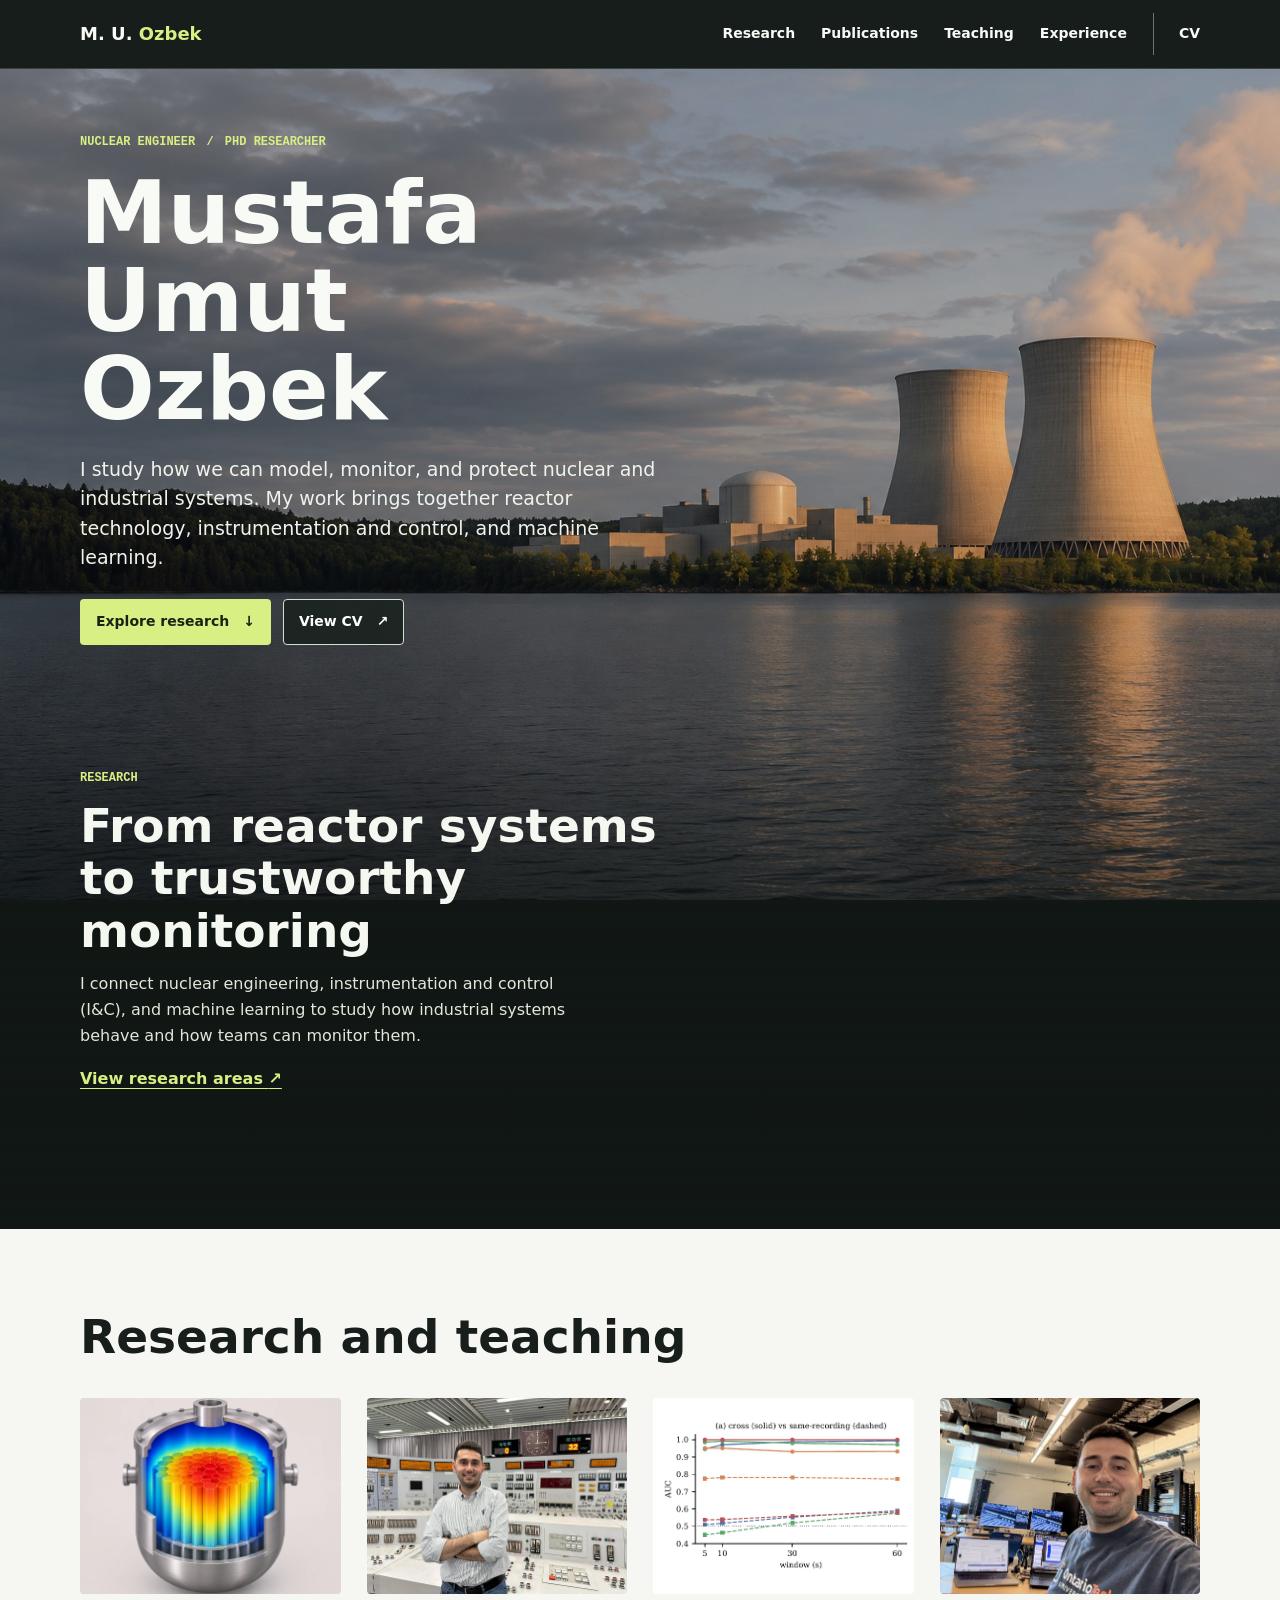
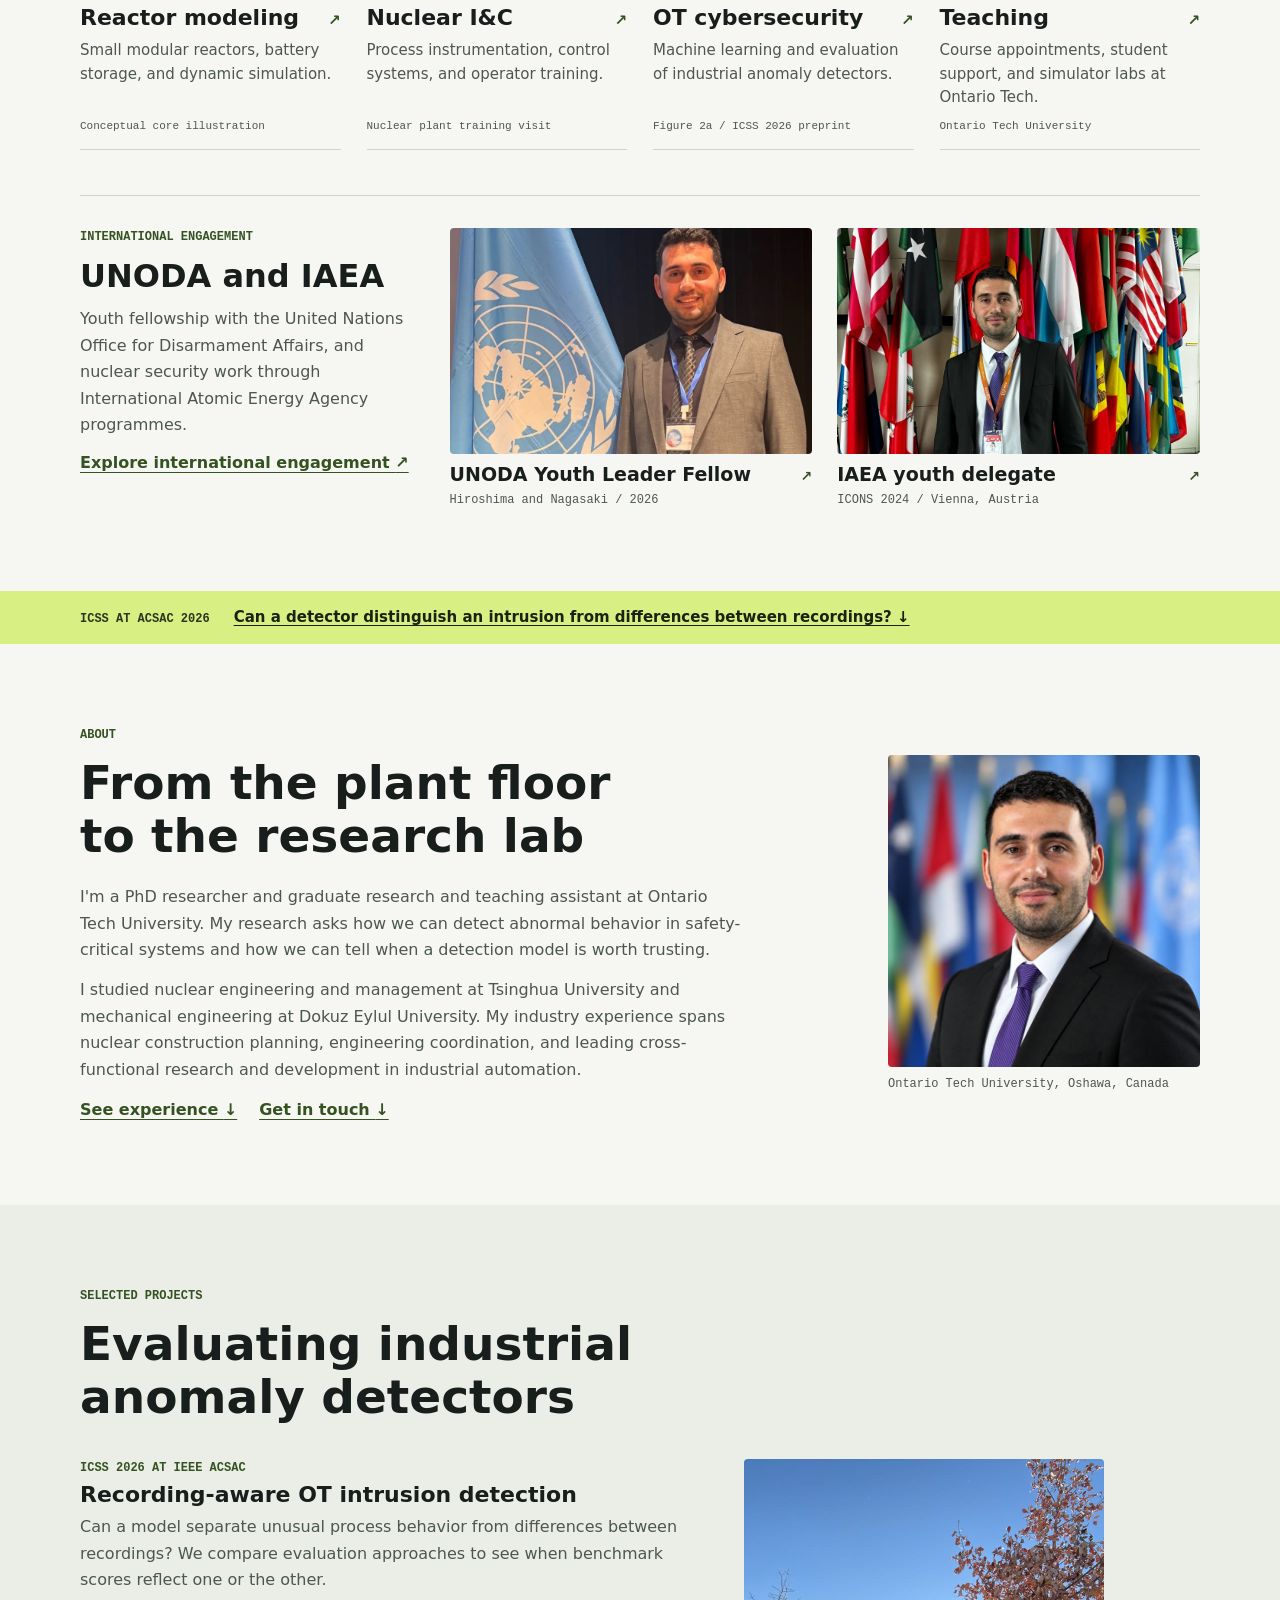
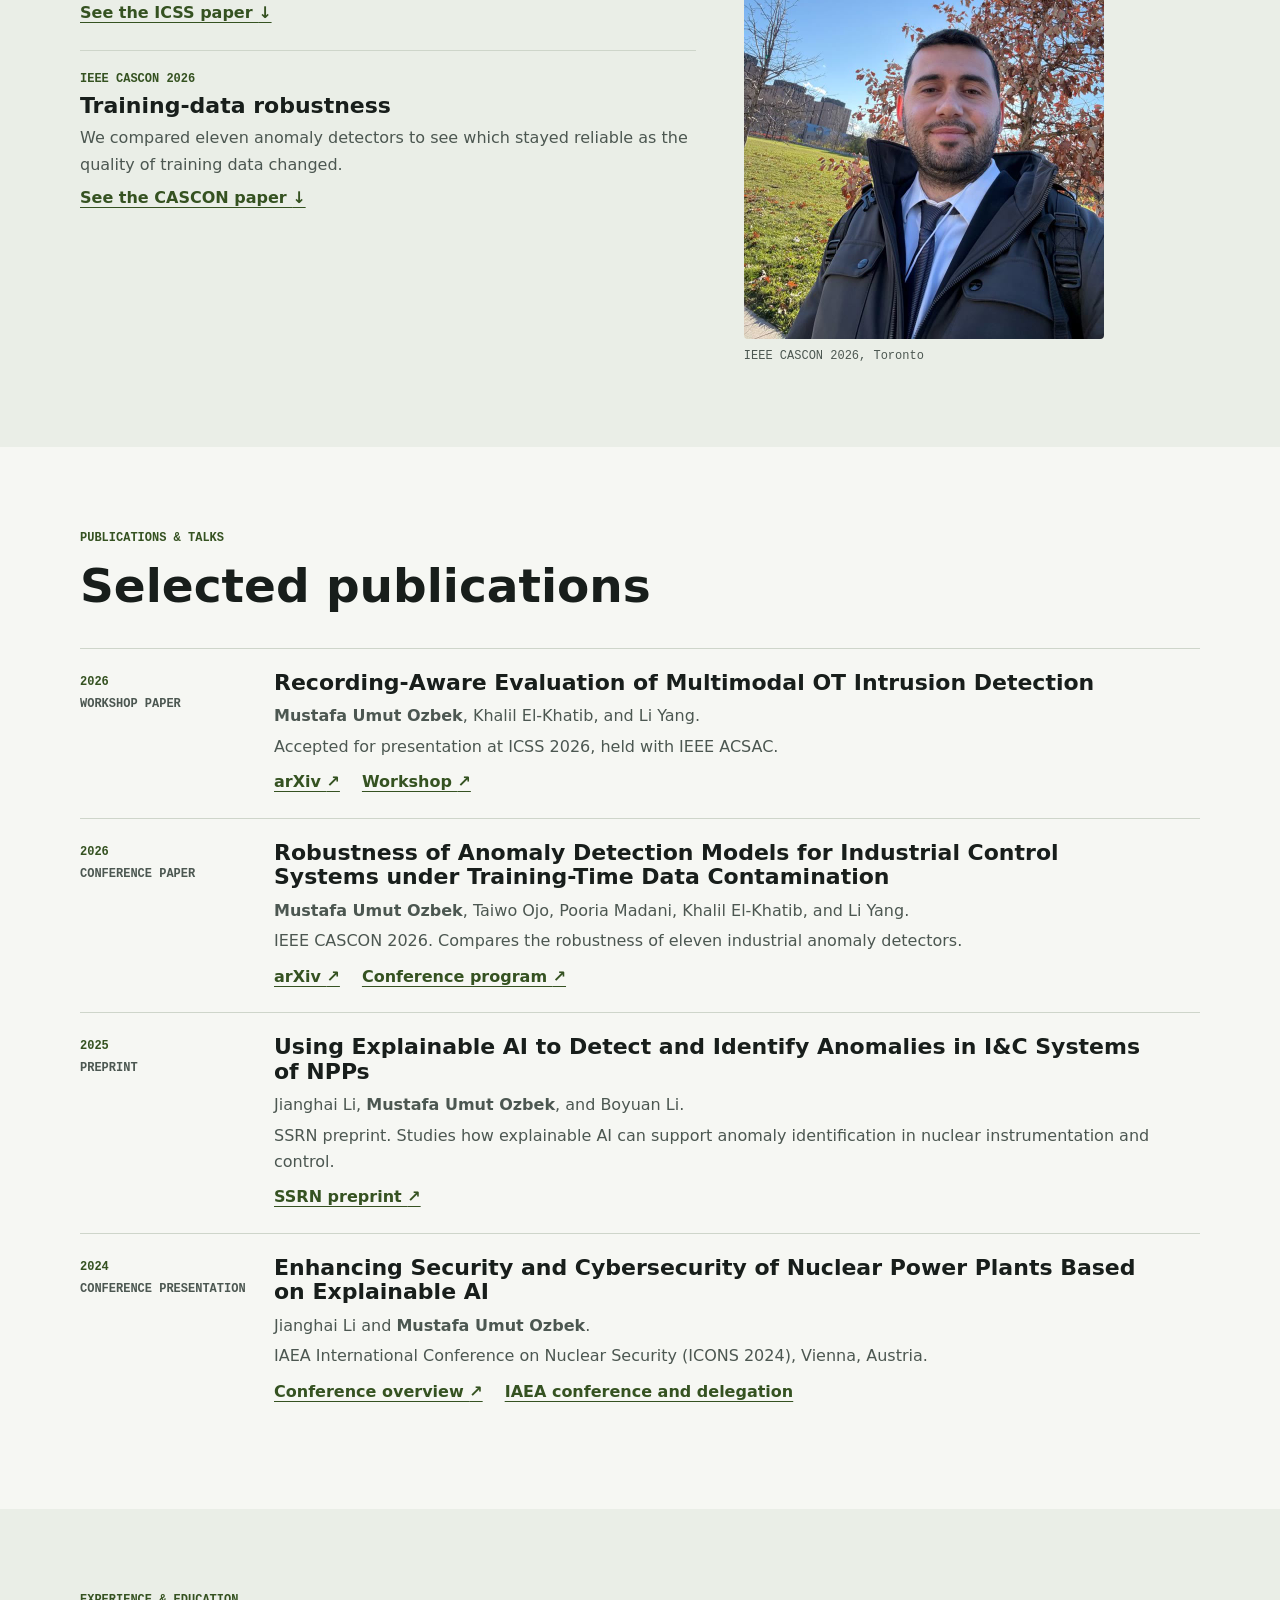
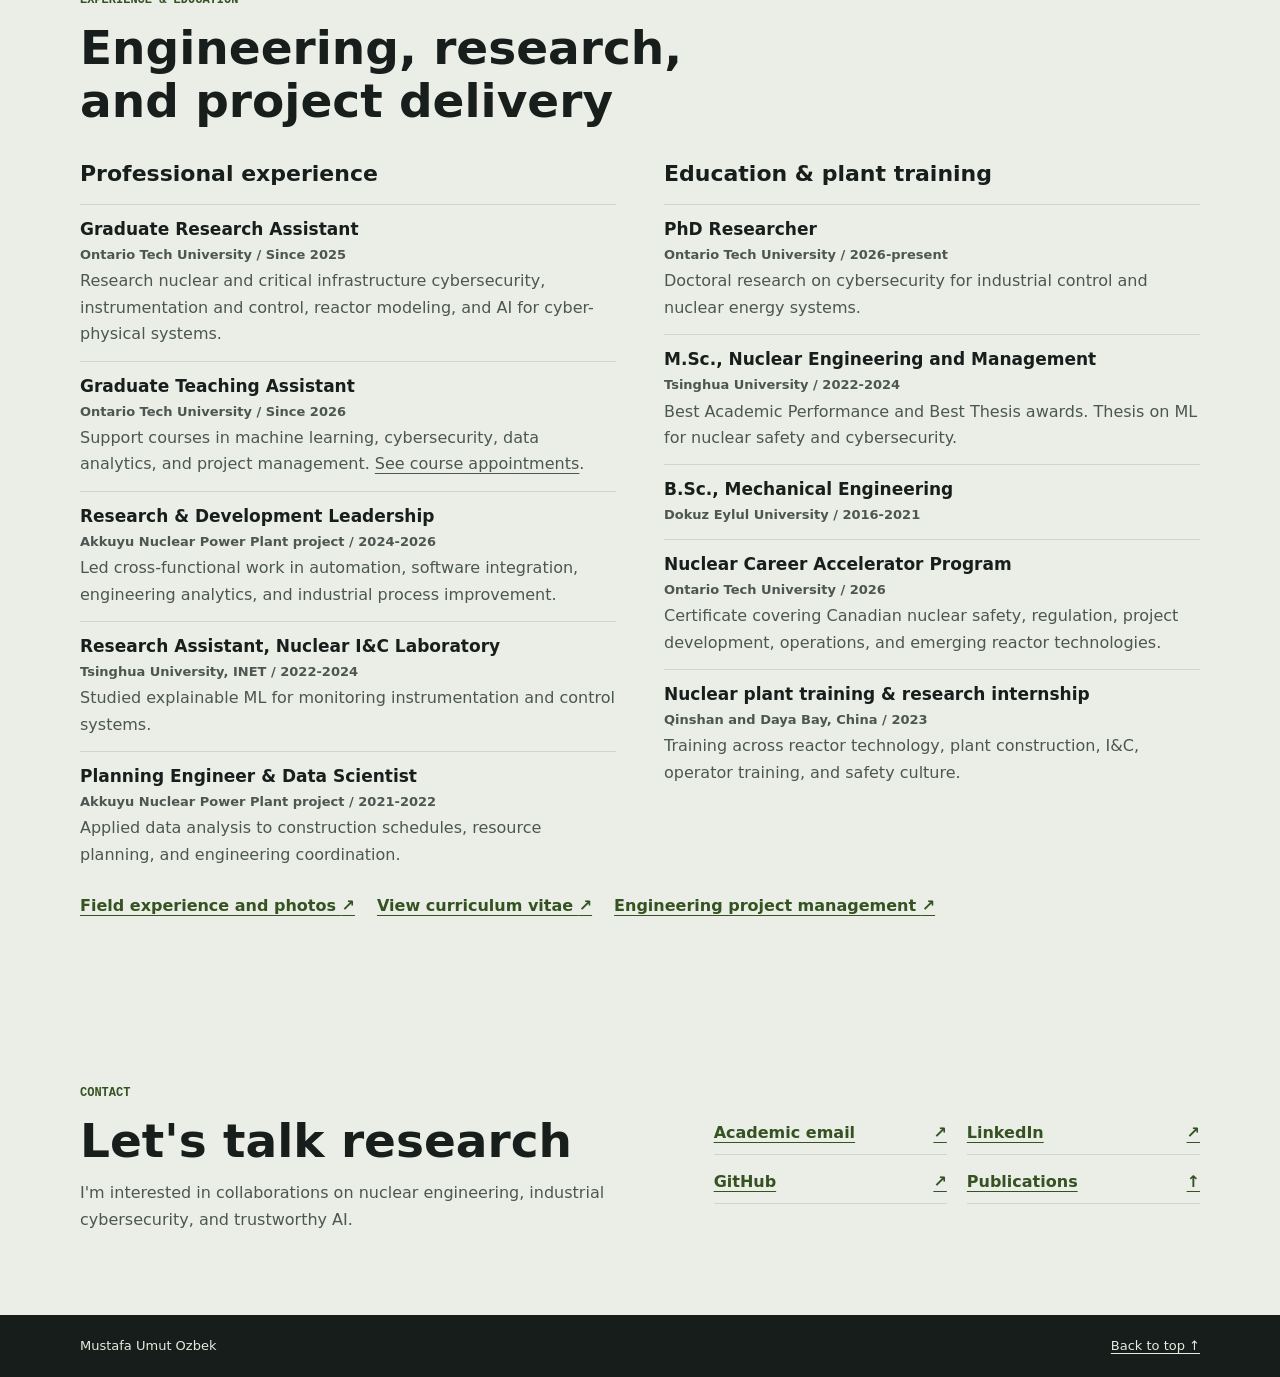
==== index.html @ b50df13d "Remove the homepage image caption" ====
<!doctype html>
<html lang="en">
<head>
  <meta charset="utf-8">
  <meta name="viewport" content="width=device-width, initial-scale=1">
  <title>Mustafa Umut Ozbek | Nuclear Engineering &amp; OT Cybersecurity</title>
  <meta name="description" content="Mustafa Umut Ozbek, nuclear engineer and PhD researcher at Ontario Tech University. Reactor simulation, nuclear I&amp;C, AI/ML for OT cybersecurity, and UNODA and IAEA engagement.">
  <meta name="theme-color" content="#171d1a">
  <meta property="og:type" content="profile">
  <meta property="og:title" content="Mustafa Umut Ozbek | Nuclear Engineering &amp; OT Cybersecurity">
  <meta property="og:description" content="Nuclear engineering and cybersecurity research, Ontario Tech teaching, and international engagement with UNODA and the IAEA.">
  <meta property="og:url" content="https://mumutozbek.github.io/">
  <meta property="og:image" content="https://mumutozbek.github.io/assets/portrait.jpg?v=2">
  <meta property="og:image:alt" content="Portrait of Mustafa Umut Ozbek">
  <meta name="twitter:card" content="summary">
  <link rel="canonical" href="https://mumutozbek.github.io/">
  <link rel="icon" href="./assets/portrait.jpg?v=2" type="image/jpeg">
  <link rel="stylesheet" href="./styles.css?v=8">
  <script src="./research-story.js?v=3" defer></script>
  <script type="application/ld+json">
  {
    "@context": "https://schema.org",
    "@type": "ProfilePage",
    "url": "https://mumutozbek.github.io/",
    "name": "Mustafa Umut Ozbek | Nuclear Engineering and OT Cybersecurity",
    "isPartOf": { "@id": "https://mumutozbek.github.io/#website" },
    "mainEntity": {
      "@type": "Person",
      "@id": "https://mumutozbek.github.io/#person",
      "name": "Mustafa Umut Ozbek",
      "alternateName": "Mustafa Umut \u00d6zbek",
      "description": "Nuclear engineer and PhD researcher at Ontario Tech University.",
      "url": "https://mumutozbek.github.io/",
      "image": "https://mumutozbek.github.io/assets/portrait.jpg?v=2",
      "affiliation": {"@type": "CollegeOrUniversity", "name": "Ontario Tech University"},
      "sameAs": ["https://github.com/mumutozbek", "https://www.linkedin.com/in/mustafaumutozbek/", "https://conf.researchr.org/profile/cascon-2026/mustafaumutozbek"],
      "knowsAbout": ["Nuclear engineering", "Reactor modeling and simulation", "Nuclear instrumentation and control (I&C)", "Operational technology cybersecurity", "Machine learning", "Engineering project management"]
    }
  }
  </script>
  <script type="application/ld+json">
  {
    "@context": "https://schema.org",
    "@type": "WebSite",
    "@id": "https://mumutozbek.github.io/#website",
    "url": "https://mumutozbek.github.io/",
    "name": "Mustafa Umut Ozbek",
    "alternateName": "Mustafa Umut \u00d6zbek",
    "inLanguage": "en"
  }
  </script>
</head>
<body>
  <a class="skip-link" href="#main">Skip to content</a>
  <header class="site-header">
    <div class="wrap header-inner">
      <a class="wordmark" href="./" aria-label="Mustafa Umut Ozbek, home">M. U. <span>Ozbek</span></a>
      <nav class="site-nav" aria-label="Main navigation">
        <a href="./research.html">Research</a>
        <a href="#publications">Publications</a>
        <a href="./teaching.html">Teaching</a>
        <a href="./experience.html">Experience</a>
        <a class="nav-cv" href="./cv.html">CV</a>
      </nav>
    </div>
  </header>
  <main id="main">
    <div class="opening-story">
      <div class="opening-media" aria-hidden="true">
        <img class="hero-image" src="./assets/plant.jpg" width="1536" height="1024" alt="" fetchpriority="high">
      </div>
      <div class="opening-content">
        <section class="hero" aria-labelledby="name">
          <div class="wrap hero-inner">
            <div class="hero-copy">
              <p class="eyebrow hero-eyebrow">Nuclear engineer <span aria-hidden="true">/</span> PhD Researcher</p>
              <h1 id="name">Mustafa Umut<br>Ozbek</h1>
              <p class="hero-description">I study how we can model, monitor, and protect nuclear and industrial systems. My work brings together reactor technology, instrumentation and control, and machine learning.</p>
              <div class="actions">
                <a class="button button-primary" href="#research">Explore research <span aria-hidden="true">&#8595;</span></a>
                <a class="button button-outline" href="./cv.html">View CV <span aria-hidden="true">&#8599;</span></a>
              </div>
            </div>
          </div>
        </section>

        <section id="research" class="research-lead" aria-labelledby="research-heading">
          <div class="wrap research-lead-inner">
            <p class="eyebrow">Research</p>
            <h2 id="research-heading">From reactor systems to trustworthy monitoring</h2>
            <p>I connect nuclear engineering, instrumentation and control (I&amp;C), and machine learning to study how industrial systems behave and how teams can monitor them.</p>
            <a href="./research.html">View research areas <span aria-hidden="true">&#8599;</span></a>
          </div>
        </section>
      </div>
    </div>

    <section class="section academic-index" aria-labelledby="academic-index-heading">
      <div class="wrap">
        <h2 id="academic-index-heading">Research and teaching</h2>
        <div class="academic-links">
          <a href="./research.html#nuclear-simulation" aria-labelledby="index-simulation">
            <img class="academic-cover" src="./assets/core-cutaway.webp" width="1180" height="787" alt="Illustrative reactor core cutaway colored like a thermal visualization" loading="lazy">
            <h3 id="index-simulation">Reactor modeling <span aria-hidden="true">&#8599;</span></h3>
            <p>Small modular reactors, battery storage, and dynamic simulation.</p>
            <span class="academic-source">Conceptual core illustration</span>
          </a>
          <a href="./research.html#instrumentation-control" aria-labelledby="index-control">
            <img class="academic-cover" src="./assets/control-room-visit.webp" width="1050" height="788" alt="Mustafa Umut Ozbek in a control room during nuclear plant training" loading="lazy">
            <h3 id="index-control">Nuclear I&amp;C <span aria-hidden="true">&#8599;</span></h3>
            <p>Process instrumentation, control systems, and operator training.</p>
            <span class="academic-source">Nuclear plant training visit</span>
          </a>
          <a href="./research.html#ai-ot-cybersecurity" aria-labelledby="index-cybersecurity">
            <img class="academic-cover academic-plot" src="./assets/recording-aware-preview.webp" width="525" height="336" alt="Cross- and same-recording AUC comparison from Figure 2a of the OT intrusion detection preprint" loading="lazy">
            <h3 id="index-cybersecurity">OT cybersecurity <span aria-hidden="true">&#8599;</span></h3>
            <p>Machine learning and evaluation of industrial anomaly detectors.</p>
            <span class="academic-source">Figure 2a / ICSS 2026 preprint</span>
          </a>
          <a href="./teaching.html" aria-labelledby="index-teaching">
            <img class="academic-cover academic-teaching-photo" src="./assets/ontario-tech-teaching.webp" width="1050" height="1400" alt="Mustafa Umut Ozbek at the Ontario Tech nuclear cybersecurity course" loading="lazy">
            <h3 id="index-teaching">Teaching <span aria-hidden="true">&#8599;</span></h3>
            <p>Course appointments, student support, and simulator labs at Ontario Tech.</p>
            <span class="academic-source">Ontario Tech University</span>
          </a>
        </div>
        <section id="engagement" class="engagement-spotlight" aria-labelledby="engagement-heading">
          <div class="engagement-intro">
            <p class="eyebrow">International engagement</p>
            <h2 id="engagement-heading">UNODA and IAEA</h2>
            <p>Youth fellowship with the United Nations Office for Disarmament Affairs, and nuclear security work through International Atomic Energy Agency programmes.</p>
            <p class="text-links"><a href="./international-engagement.html">Explore international engagement <span aria-hidden="true">&#8599;</span></a></p>
          </div>
          <a class="engagement-link" href="./international-engagement.html#unoda">
            <img class="unoda-photo" src="./assets/unoda-youth-leader.webp" width="950" height="950" alt="Mustafa Umut Ozbek standing next to a United Nations flag during the UNODA Youth Leader Fund study visit" loading="lazy">
            <h3>UNODA Youth Leader Fellow <span aria-hidden="true">&#8599;</span></h3>
            <p>Hiroshima and Nagasaki / 2026</p>
          </a>
          <a class="engagement-link" href="./international-engagement.html#iaea">
            <img class="iaea-photo" src="./assets/iaea-icons-2024.webp" width="950" height="1267" alt="Mustafa Umut Ozbek in front of national flags at IAEA headquarters during ICONS 2024" loading="lazy">
            <h3>IAEA youth delegate <span aria-hidden="true">&#8599;</span></h3>
            <p>ICONS 2024 / Vienna, Austria</p>
          </a>
        </section>
      </div>
    </section>

    <aside class="update-band" aria-label="Featured publication">
      <div class="wrap update-inner">
        <span class="eyebrow">ICSS at ACSAC 2026</span>
        <a href="#icss">Can a detector distinguish an intrusion from differences between recordings? <span aria-hidden="true">&#8595;</span></a>
      </div>
    </aside>

    <section id="about" class="section wrap about" aria-labelledby="about-heading">
      <div>
        <p class="eyebrow">About</p>
        <h2 id="about-heading">From the plant floor to the research lab</h2>
        <p>I'm a PhD researcher and graduate research and teaching assistant at Ontario Tech University. My research asks how we can detect abnormal behavior in safety-critical systems and how we can tell when a detection model is worth trusting.</p>
        <p>I studied nuclear engineering and management at Tsinghua University and mechanical engineering at Dokuz Eylul University. My industry experience spans nuclear construction planning, engineering coordination, and leading cross-functional research and development in industrial automation.</p>
        <p class="text-links"><a href="#experience">See experience <span aria-hidden="true">&#8595;</span></a><a href="#contact">Get in touch <span aria-hidden="true">&#8595;</span></a></p>
      </div>
      <figure class="portrait">
        <img src="./assets/portrait.jpg?v=2" width="720" height="720" loading="lazy" alt="Portrait of Mustafa Umut Ozbek">
        <figcaption>Ontario Tech University, Oshawa, Canada</figcaption>
      </figure>
    </section>

    <section id="projects" class="section projects" aria-labelledby="projects-heading">
      <div class="wrap">
        <p class="eyebrow">Selected projects</p>
        <h2 id="projects-heading">Evaluating industrial anomaly detectors</h2>
        <div class="project-layout">
          <div class="project-notes">
            <article>
              <p class="eyebrow">ICSS 2026 at IEEE ACSAC</p>
              <h3>Recording-aware OT intrusion detection</h3>
              <p>Can a model separate unusual process behavior from differences between recordings? We compare evaluation approaches to see when benchmark scores reflect one or the other.</p>
              <a href="#icss">See the ICSS paper <span aria-hidden="true">&#8595;</span></a>
            </article>
            <article>
              <p class="eyebrow">IEEE CASCON 2026</p>
              <h3>Training-data robustness</h3>
              <p>We compared eleven anomaly detectors to see which stayed reliable as the quality of training data changed.</p>
              <a href="#cascon">See the CASCON paper <span aria-hidden="true">&#8595;</span></a>
            </article>
          </div>
          <figure class="project-figure">
            <img src="./assets/cascon-toronto.jpg" width="720" height="960" loading="lazy" alt="Mustafa Umut Ozbek outdoors during IEEE CASCON 2026 in Toronto">
            <figcaption>IEEE CASCON 2026, Toronto</figcaption>
          </figure>
        </div>
      </div>
    </section>

    <section id="publications" class="section wrap" aria-labelledby="publications-heading">
      <p class="eyebrow">Publications &amp; talks</p>
      <h2 id="publications-heading">Selected publications</h2>
      <ol class="publication-list">
        <li id="icss">
          <p class="eyebrow">2026 <span>Workshop paper</span></p>
          <div>
            <h3>Recording-Aware Evaluation of Multimodal OT Intrusion Detection</h3>
            <p><strong>Mustafa Umut Ozbek</strong>, Khalil El-Khatib, and Li Yang.</p>
            <p>Accepted for presentation at ICSS 2026, held with IEEE ACSAC.</p>
            <p class="text-links"><a href="https://arxiv.org/abs/2610.24128">arXiv <span aria-hidden="true">&#8599;</span></a><a href="https://www.acsac.org/2026/workshops/icss/">Workshop <span aria-hidden="true">&#8599;</span></a></p>
          </div>
        </li>
        <li id="cascon">
          <p class="eyebrow">2026 <span>Conference paper</span></p>
          <div>
            <h3>Robustness of Anomaly Detection Models for Industrial Control Systems under Training-Time Data Contamination</h3>
            <p><strong>Mustafa Umut Ozbek</strong>, Taiwo Ojo, Pooria Madani, Khalil El-Khatib, and Li Yang.</p>
            <p>IEEE CASCON 2026. Compares the robustness of eleven industrial anomaly detectors.</p>
            <p class="text-links"><a href="https://arxiv.org/abs/2608.23547">arXiv <span aria-hidden="true">&#8599;</span></a><a href="https://conf.researchr.org/profile/cascon-2026/mustafaumutozbek">Conference program <span aria-hidden="true">&#8599;</span></a></p>
          </div>
        </li>
        <li>
          <p class="eyebrow">2025 <span>Preprint</span></p>
          <div>
            <h3>Using Explainable AI to Detect and Identify Anomalies in I&amp;C Systems of NPPs</h3>
            <p>Jianghai Li, <strong>Mustafa Umut Ozbek</strong>, and Boyuan Li.</p>
            <p>SSRN preprint. Studies how explainable AI can support anomaly identification in nuclear instrumentation and control.</p>
            <p class="text-links"><a href="https://doi.org/10.2139/ssrn.5333003">SSRN preprint <span aria-hidden="true">&#8599;</span></a></p>
          </div>
        </li>
        <li>
          <p class="eyebrow">2024 <span>Conference presentation</span></p>
          <div>
            <h3>Enhancing Security and Cybersecurity of Nuclear Power Plants Based on Explainable AI</h3>
            <p>Jianghai Li and <strong>Mustafa Umut Ozbek</strong>.</p>
            <p>IAEA International Conference on Nuclear Security (ICONS 2024), Vienna, Austria.</p>
            <p class="text-links"><a href="https://www.iaea.org/events/icons2024">Conference overview <span aria-hidden="true">&#8599;</span></a><a href="./international-engagement.html#iaea">IAEA conference and delegation</a></p>
          </div>
        </li>
      </ol>
    </section>

    <section id="experience" class="section experience" aria-labelledby="experience-heading">
      <div class="wrap">
        <p class="eyebrow">Experience &amp; education</p>
        <h2 id="experience-heading">Engineering, research, and project delivery</h2>
        <div class="experience-grid">
          <div>
            <h3 class="column-title">Professional experience</h3>
            <dl class="timeline">
              <div><dt>Graduate Research Assistant</dt><dd class="meta">Ontario Tech University / Since 2025</dd><dd>Research nuclear and critical infrastructure cybersecurity, instrumentation and control, reactor modeling, and AI for cyber-physical systems.</dd></div>
              <div><dt>Graduate Teaching Assistant</dt><dd class="meta">Ontario Tech University / Since 2026</dd><dd>Support courses in machine learning, cybersecurity, data analytics, and project management. <a href="./teaching.html#appointments">See course appointments</a>.</dd></div>
              <div><dt>Research &amp; Development Leadership</dt><dd class="meta">Akkuyu Nuclear Power Plant project / 2024-2026</dd><dd>Led cross-functional work in automation, software integration, engineering analytics, and industrial process improvement.</dd></div>
              <div><dt>Research Assistant, Nuclear I&amp;C Laboratory</dt><dd class="meta">Tsinghua University, INET / 2022-2024</dd><dd>Studied explainable ML for monitoring instrumentation and control systems.</dd></div>
              <div><dt>Planning Engineer &amp; Data Scientist</dt><dd class="meta">Akkuyu Nuclear Power Plant project / 2021-2022</dd><dd>Applied data analysis to construction schedules, resource planning, and engineering coordination.</dd></div>
            </dl>
          </div>
          <div>
            <h3 class="column-title">Education &amp; plant training</h3>
            <dl class="timeline">
              <div><dt>PhD Researcher</dt><dd class="meta">Ontario Tech University / 2026-present</dd><dd>Doctoral research on cybersecurity for industrial control and nuclear energy systems.</dd></div>
              <div><dt>M.Sc., Nuclear Engineering and Management</dt><dd class="meta">Tsinghua University / 2022-2024</dd><dd>Best Academic Performance and Best Thesis awards. Thesis on ML for nuclear safety and cybersecurity.</dd></div>
              <div><dt>B.Sc., Mechanical Engineering</dt><dd class="meta">Dokuz Eylul University / 2016-2021</dd></div>
              <div><dt>Nuclear Career Accelerator Program</dt><dd class="meta">Ontario Tech University / 2026</dd><dd>Certificate covering Canadian nuclear safety, regulation, project development, operations, and emerging reactor technologies.</dd></div>
              <div><dt>Nuclear plant training &amp; research internship</dt><dd class="meta">Qinshan and Daya Bay, China / 2023</dd><dd>Training across reactor technology, plant construction, I&amp;C, operator training, and safety culture.</dd></div>
            </dl>
          </div>
        </div>
        <p class="text-links"><a href="./experience.html">Field experience and photos <span aria-hidden="true">&#8599;</span></a><a href="./cv.html">View curriculum vitae <span aria-hidden="true">&#8599;</span></a><a href="./research.html#project-management">Engineering project management <span aria-hidden="true">&#8599;</span></a></p>
      </div>
    </section>

    <section id="contact" class="section contact" aria-labelledby="contact-heading">
      <div class="wrap contact-inner">
        <div><p class="eyebrow">Contact</p><h2 id="contact-heading">Let's talk research</h2><p>I'm interested in collaborations on nuclear engineering, industrial cybersecurity, and trustworthy AI.</p></div>
        <div class="contact-links">
          <a href="mailto:MustafaUmut.Ozbek@ontariotechu.ca">Academic email <span aria-hidden="true">&#8599;</span></a>
          <a href="https://www.linkedin.com/in/mustafaumutozbek/">LinkedIn <span aria-hidden="true">&#8599;</span></a>
          <a href="https://github.com/mumutozbek">GitHub <span aria-hidden="true">&#8599;</span></a>
          <a href="#publications">Publications <span aria-hidden="true">&#8593;</span></a>
        </div>
      </div>
    </section>
  </main>
  <footer class="site-footer"><div class="wrap footer-inner"><span>Mustafa Umut Ozbek</span><a href="#main">Back to top <span aria-hidden="true">&#8593;</span></a></div></footer>
</body>
</html>
---- styles.css ----
:root {
  color-scheme: light;
  --ink: #181e1b;
  --muted: #4c5751;
  --paper: #f6f7f3;
  --wash: #eaeee7;
  --line: #ced5ca;
  --dark: #171d1a;
  --accent: #d7ef83;
  --link: #355221;
  --sans: "Avenir Next", Avenir, system-ui, sans-serif;
  --mono: "SFMono-Regular", Consolas, "Liberation Mono", monospace;
  --edge: 40px;
  --header-height: 69px;
}

*, *::before, *::after { box-sizing: border-box; }
html { scroll-padding-top: 86px; }
body { margin: 0; font: 16px/1.65 var(--sans); color: var(--ink); background: var(--paper); }
img { display: block; max-width: 100%; height: auto; }
a { color: inherit; text-underline-offset: .22em; }
a:hover { text-decoration-thickness: 2px; }
a:focus-visible { outline: 2px solid currentColor; outline-offset: 4px; }
p, figure, dd { margin: 0; }
h1, h2, h3 { margin: 0; line-height: 1.12; text-wrap: balance; }
h1 { font-size: 88px; font-weight: 750; }
h2 { font-size: 47px; font-weight: 720; max-width: 19ch; }
h3 { font-size: 22px; font-weight: 700; }
.wrap { width: min(100% - 2 * var(--edge), 1120px); margin-inline: auto; }
.section { padding-block: 82px; }
.section h2 { margin-bottom: 35px; }
.section p:not(.eyebrow) { color: var(--muted); }
.eyebrow { margin-bottom: 13px; font: 650 12px/1.5 var(--mono); text-transform: uppercase; color: var(--link); }
.text-links { display: flex; flex-wrap: wrap; gap: 8px 22px; margin-top: 12px; }
.text-links a, .project-notes a { font-weight: 700; color: var(--link); }
.skip-link { position: absolute; z-index: 8; left: 16px; top: 8px; padding: 8px 14px; color: var(--ink); background: var(--accent); transform: translateY(-150%); }
.skip-link:focus { transform: none; }

.site-header { position: sticky; z-index: 5; top: 0; color: #f8faf5; background: var(--dark); border-bottom: 1px solid #37433b; }
.header-inner { display: flex; align-items: center; justify-content: space-between; min-height: 68px; gap: 22px; }
.wordmark { font-size: 18px; font-weight: 750; text-decoration: none; white-space: nowrap; }
.wordmark span { color: var(--accent); }
.site-nav { display: flex; align-items: center; gap: 26px; }
.site-nav a { padding-block: 9px; font-size: 14px; font-weight: 650; text-decoration: none; }
.site-nav a:hover { color: var(--accent); }
.site-nav .nav-cv { border-inline-start: 1px solid #68776a; padding-inline-start: 25px; }

.opening-story { --chapter-progress: 0; display: grid; background: #111714; }
.opening-media, .opening-content { grid-area: 1 / 1; min-width: 0; }
.opening-media { position: sticky; top: var(--header-height); align-self: start; height: calc(100svh - var(--header-height)); overflow: clip; pointer-events: none; }
.hero-image { width: 100%; height: 100%; object-fit: cover; object-position: center 56%; transform-origin: 74% 56%; }
.opening-media::before, .opening-media::after { position: absolute; inset: 0; content: ""; }
.opening-media::before { background: linear-gradient(90deg, #131c18ed 0%, #131c18c9 34%, #131c1855 64%, #131c1810 100%), linear-gradient(0deg, #1018138c, transparent 28%); }
.opening-media::after { background: #111714; opacity: .14; }
.opening-content { position: relative; }
.hero { color: #f8faf5; }
.hero-inner { position: relative; min-height: min(640px, 78svh); display: grid; align-content: center; padding-block: 64px 82px; }
.hero-copy { max-width: 610px; }
.hero-eyebrow { color: var(--accent); margin-bottom: 18px; }
.hero-eyebrow span { padding-inline: 4px; }
.hero h1 { line-height: 1; }
.hero-description { margin-top: 22px; max-width: 49ch; font-size: 19px; line-height: 1.55; color: #f0f3ed; }
.research-lead { display: grid; align-items: start; min-height: max(365px, calc(74svh - var(--header-height) - 95px)); padding-block: 42px 57px; color: #f5f7f1; background: linear-gradient(180deg, transparent, #111714 100%); }
.research-lead .eyebrow, .research-lead a { color: var(--accent); }
.research-lead-inner > p:not(.eyebrow) { max-width: 51ch; margin-block: 13px 16px; color: #e1e7db; }
.research-lead a { font-weight: 700; }
.actions { display: flex; flex-wrap: wrap; align-items: center; gap: 12px; margin-top: 26px; }
.button { display: inline-flex; align-items: center; gap: 14px; min-height: 46px; padding: 9px 15px; border: 1px solid transparent; border-radius: 4px; font: 700 14px/1.35 var(--sans); white-space: nowrap; text-decoration: none; cursor: pointer; }
.button-primary { background: var(--accent); color: #182413; }
.button-primary:hover { background: #e5f5ae; }
.button-primary:focus-visible { outline-color: #fff; }
.button-outline { border-color: #d4dfd2; background: #18201bd0; color: white; }
.button-outline:hover { background: #354637; }
.update-band { background: var(--accent); color: #192312; }
.update-inner { display: flex; align-items: baseline; gap: 9px 24px; padding-block: 14px; }
.update-inner .eyebrow { margin: 0; white-space: nowrap; color: #283820; }
.update-inner a { font-size: 15px; font-weight: 700; }

.about { display: grid; grid-template-columns: minmax(0, 1fr) minmax(220px, 312px); align-items: center; column-gap: 72px; }
.about h2 { margin-bottom: 22px; }
.about p:not(.eyebrow) { max-width: 65ch; }
.about p + p { margin-top: 14px; }
.portrait { width: 100%; }
.portrait img { width: 100%; aspect-ratio: 1; object-fit: cover; border-radius: 4px; }
figcaption { margin-top: 8px; font: 12px/1.55 var(--mono); color: var(--muted); }
.experience { background: var(--wash); }
.experience-grid { display: grid; grid-template-columns: repeat(2, minmax(0, 1fr)); gap: 0 48px; }

.academic-index h2 { max-width: none; }
.academic-links { display: grid; grid-template-columns: repeat(4, minmax(0, 1fr)); gap: 26px; }
.academic-links a { display: grid; grid-template-rows: auto auto 1fr auto; gap: 9px; padding-bottom: 14px; border-bottom: 1px solid var(--line); text-decoration: none; }
.academic-links h3 { display: flex; gap: 8px; justify-content: space-between; align-items: baseline; margin-top: 3px; font-size: 22px; text-wrap: pretty; }
.academic-links h3 span { color: var(--link); font-size: 15px; }
.academic-links a:hover h3 { color: var(--link); text-decoration: underline; }
.academic-links p { font-size: 15px; line-height: 1.55; }
.academic-cover, .teaching-feature img { width: 100%; aspect-ratio: 4 / 3; object-fit: cover; border-radius: 4px; }
.academic-cover.academic-plot { object-fit: contain; background: #fff; padding-inline: 5px; }
.academic-teaching-photo { object-position: center 68%; }
.academic-source { color: var(--muted); font: 11px/1.5 var(--mono); }
.engagement-spotlight { display: grid; grid-template-columns: minmax(0, .95fr) repeat(2, minmax(0, 1fr)); gap: 25px; align-items: start; margin-top: 45px; padding-top: 32px; border-top: 1px solid var(--line); }
.engagement-spotlight h2 { margin-bottom: 12px; font-size: 32px; }
.engagement-intro > p:not(.eyebrow) { max-width: 37ch; }
.engagement-link { display: block; text-decoration: none; }
.engagement-link img { width: 100%; aspect-ratio: 16 / 10; object-fit: cover; border-radius: 4px; }
.engagement-link h3 { display: flex; align-items: baseline; justify-content: space-between; gap: 6px; margin-block: 10px 5px; font-size: 19px; }
.engagement-link h3 span { color: var(--link); font-size: 14px; }
.engagement-link:hover h3 { color: var(--link); text-decoration: underline; }
.engagement-link p { font: 12px/1.55 var(--mono); }
.engagement-link .unoda-photo, .research-figure .unoda-photo { object-position: center 12%; }
.engagement-link .iaea-photo, .research-figure .iaea-photo { object-position: center 45%; }

.projects { background: var(--wash); }
.project-layout { display: grid; grid-template-columns: minmax(0, 1.35fr) minmax(0, 1fr); gap: 48px; align-items: start; }
.project-figure { max-width: 360px; }
.project-figure img { width: 100%; border-radius: 4px; }
.project-notes article + article { margin-top: 23px; padding-top: 19px; border-top: 1px solid var(--line); }
.project-notes .eyebrow { margin-bottom: 6px; }
.project-notes p:not(.eyebrow) { margin: 7px 0; }

.research-profile { padding-block: 54px 72px; }
.research-profile-header { border-bottom: 2px solid var(--link); padding-bottom: 24px; }
.research-profile h1 { font-size: 52px; max-width: 22ch; }
.research-profile-header > p:not(.eyebrow) { max-width: 66ch; margin-top: 12px; color: var(--muted); }
.research-profile .topic-links { margin-top: 16px; }
.research-profile .topic-links a { color: var(--link); }
.research-profile section { padding-block: 26px; border-bottom: 1px solid var(--line); }
.research-profile h2 { font-size: 29px; max-width: 38ch; }
.research-profile section p { max-width: 75ch; margin-top: 9px; }
.research-feature { display: grid; grid-template-columns: minmax(0, 1.45fr) minmax(0, 1fr); gap: 24px 48px; align-items: start; }
.research-figure { max-width: 460px; }
.research-figure img { width: 100%; aspect-ratio: 4 / 3; object-fit: cover; object-position: center 58%; border-radius: 4px; }
.research-figure a, .field-portrait a { color: var(--link); }
.field-profile h1 { max-width: none; }
.field-portrait { width: 100%; max-width: 345px; }
.field-portrait-frame { position: relative; aspect-ratio: 5 / 7; overflow: hidden; border-radius: 4px; }
.field-portrait-frame img { position: absolute; top: -10%; left: -29%; width: 160%; max-width: none; }
.field-entry { display: grid; grid-template-columns: minmax(0, .84fr) minmax(0, 1.16fr); gap: 12px 48px; }
.field-profile section .eyebrow { margin-top: 0; }
.field-entry > div > p:first-child { margin-top: 0; }
.field-roles > div:first-child { padding-top: 0; border-top: 0; }
.field-gallery { display: grid; grid-template-columns: repeat(2, minmax(0, 1fr)); gap: 18px; margin-top: 18px; max-width: 530px; }
.field-gallery img { width: 100%; aspect-ratio: 5 / 4; object-fit: cover; object-position: 50% 64%; border-radius: 4px; }
.teaching-feature { align-items: center; }
.teaching-feature h1 + p { max-width: 55ch; margin-top: 12px; color: var(--muted); }
.teaching-feature figure { max-width: 390px; }
.teaching-feature img { object-position: center 68%; }
.teaching-feature figcaption a, .research-plot figcaption a { color: var(--link); }
.teaching-appointments { margin: 18px 0 0; }
.teaching-appointments > div { display: grid; grid-template-columns: minmax(0, .85fr) minmax(0, 1.15fr); gap: 9px 35px; border-top: 1px solid var(--line); padding-block: 15px; }
.teaching-appointments dt { font-weight: 750; line-height: 1.45; }
.teaching-appointments dt small { display: block; margin-top: 5px; font: 12px/1.5 var(--mono); color: var(--muted); }
.teaching-appointments dd { color: var(--muted); }
.research-plot { max-width: 780px; margin-block: 20px 12px; }
.research-plot img { width: 100%; border-radius: 4px; }
.site-nav [aria-current="page"] { color: var(--accent); }

.publication-list { margin: 0; padding: 0; list-style: none; }
.publication-list li { display: grid; grid-template-columns: 170px minmax(0, 1fr); gap: 24px; padding-block: 22px; border-top: 1px solid var(--line); }
.publication-list .eyebrow { margin: 2px 0 0; }
.publication-list .eyebrow span { display: block; margin-top: 4px; color: var(--muted); }
.publication-list h3 { max-width: 57ch; text-wrap: pretty; }
.publication-list h3 + p { margin-top: 8px; }
.publication-list p + p { margin-top: 4px; }
.publication-list .text-links { margin-top: 9px; }
.column-title { margin-bottom: 17px; }
.timeline { margin: 0; }
.timeline > div { border-top: 1px solid var(--line); padding-block: 13px; }
.timeline dt { font-size: 17px; font-weight: 750; line-height: 1.35; }
.timeline dd { color: var(--muted); margin-top: 3px; }
.meta { font-size: 13px; font-weight: 650; }
.contact { background: var(--wash); }
.contact-inner { display: grid; grid-template-columns: minmax(0, 1.2fr) minmax(0, 1fr); gap: 24px 50px; align-items: center; }
.contact h2 { margin-bottom: 13px; }
.contact-links { display: grid; grid-template-columns: repeat(2, minmax(0, 1fr)); gap: 7px 20px; }
.contact-links a { display: flex; align-items: center; justify-content: space-between; gap: 4px; min-height: 42px; padding-block: 5px; border-bottom: 1px solid var(--line); color: var(--link); font-weight: 700; }
.site-footer { background: var(--dark); color: #e4ebe1; }
.footer-inner { display: flex; flex-wrap: wrap; justify-content: space-between; gap: 10px; padding-block: 20px; font-size: 13px; }

@media (prefers-reduced-motion: no-preference) {
  @view-transition { navigation: auto; }

  html { scroll-behavior: smooth; }
  .opening-media .hero-image { transform: scale(calc(1 + .17 * var(--chapter-progress))); }
  .opening-media::after { opacity: calc(.14 + .57 * var(--chapter-progress)); }
  .research-lead-inner { position: sticky; top: calc(var(--header-height) + min(16svh, 130px)); }
  .site-header { view-transition-name: portfolio-header; }
  ::view-transition-group(root), ::view-transition-group(portfolio-header) { animation-duration: 240ms; }
  ::view-transition-image-pair(root) { background: var(--paper); }
  ::view-transition-old(root) { animation: none; opacity: 0; }
  ::view-transition-new(root) { animation: page-arrival 200ms ease-out both; mix-blend-mode: normal; }
}

@keyframes page-arrival { from { opacity: .6; } to { opacity: 1; } }

@media (prefers-reduced-motion: reduce) {
  .opening-media { position: static; }
  .research-lead { min-height: 0; }
  ::view-transition-group(*), ::view-transition-old(*), ::view-transition-new(*) { animation: none; }
}

@media (max-width: 900px) {
  :root { --edge: 28px; }
  h1 { font-size: 72px; }
  h2 { font-size: 39px; }
  .section { padding-block: 60px; }
  .about { gap: 30px; }
  .project-layout { gap: 28px; }
  .academic-links { grid-template-columns: repeat(2, minmax(0, 1fr)); }
  .engagement-spotlight { grid-template-columns: repeat(2, minmax(0, 1fr)); }
  .engagement-intro { grid-column: 1 / -1; }
  .engagement-intro > p:not(.eyebrow) { max-width: 59ch; }
}

@media (max-width: 640px) {
  :root { --edge: 20px; --header-height: 77px; }
  html { scroll-padding-top: 108px; }
  h1 { font-size: 50px; }
  h2 { font-size: 32px; }
  h3 { font-size: 19px; }
  .header-inner { min-height: 0; display: block; padding-top: 8px; }
  .wordmark { display: inline-block; font-size: 16px; }
  .site-nav { justify-content: space-between; gap: 8px; }
  .site-nav a { font-size: 13px; padding-block: 10px; }
  .site-nav .nav-cv { padding-inline-start: 12px; }
  .hero-inner { min-height: min(540px, 75svh); padding-block: 140px 50px; }
  .hero-image { object-position: 84% 44%; }
  .opening-media::before { background: linear-gradient(0deg, #131c18f0 0%, #131c18d9 33%, #131c187a 63%, #131c181a 100%); }
  .research-lead { min-height: max(260px, calc(50svh - 35px)); padding-block: 24px 38px; }
  .research-lead-inner { top: calc(var(--header-height) + 28px); }
  .research-profile { padding-block: 30px 48px; }
  .research-profile h1 { font-size: 36px; }
  .research-profile h2 { font-size: 24px; }
  .research-feature, .field-entry { grid-template-columns: minmax(0, 1fr); }
  .hero-eyebrow { margin-bottom: 12px; }
  .hero-description { margin-top: 15px; font-size: 16px; }
  .actions { margin-top: 18px; gap: 8px; }
  .update-inner { flex-wrap: wrap; gap: 3px 16px; padding-block: 12px; }
  .update-inner a { font-size: 14px; }
  .section { padding-block: 43px; }
  .section h2 { margin-bottom: 21px; }
  .about, .project-layout, .experience-grid, .contact-inner { grid-template-columns: minmax(0, 1fr); gap: 23px; }
  .academic-links { gap: 21px 15px; }
  .academic-links h3 { font-size: 17px; }
  .academic-links p { font-size: 14px; }
  .engagement-spotlight { gap: 16px; margin-top: 30px; padding-top: 23px; }
  .engagement-spotlight h2 { margin-bottom: 9px; font-size: 25px; }
  .engagement-link h3 { font-size: 16px; }
  .engagement-link img { aspect-ratio: 4 / 3; }
  .teaching-appointments > div { grid-template-columns: minmax(0, 1fr); }
  .project-figure { max-width: 310px; }
  .portrait { max-width: 265px; }
  .publication-list li { grid-template-columns: minmax(0, 1fr); gap: 8px; padding-block: 17px; }
  .publication-list .eyebrow span { display: inline; margin-inline-start: 4px; }
}

@media (max-width: 360px) {
  :root { --edge: 16px; }
  h1 { font-size: 37px; }
  .site-nav { gap: 6px; }
  .site-nav a { font-size: 12px; }
  .site-nav .nav-cv { padding-inline-start: 8px; }
  .actions .button { gap: 9px; padding-inline: 11px; }
}

@media (max-width: 640px) and (max-height: 680px) {
  .hero-inner { padding-block: 77px 40px; }
}
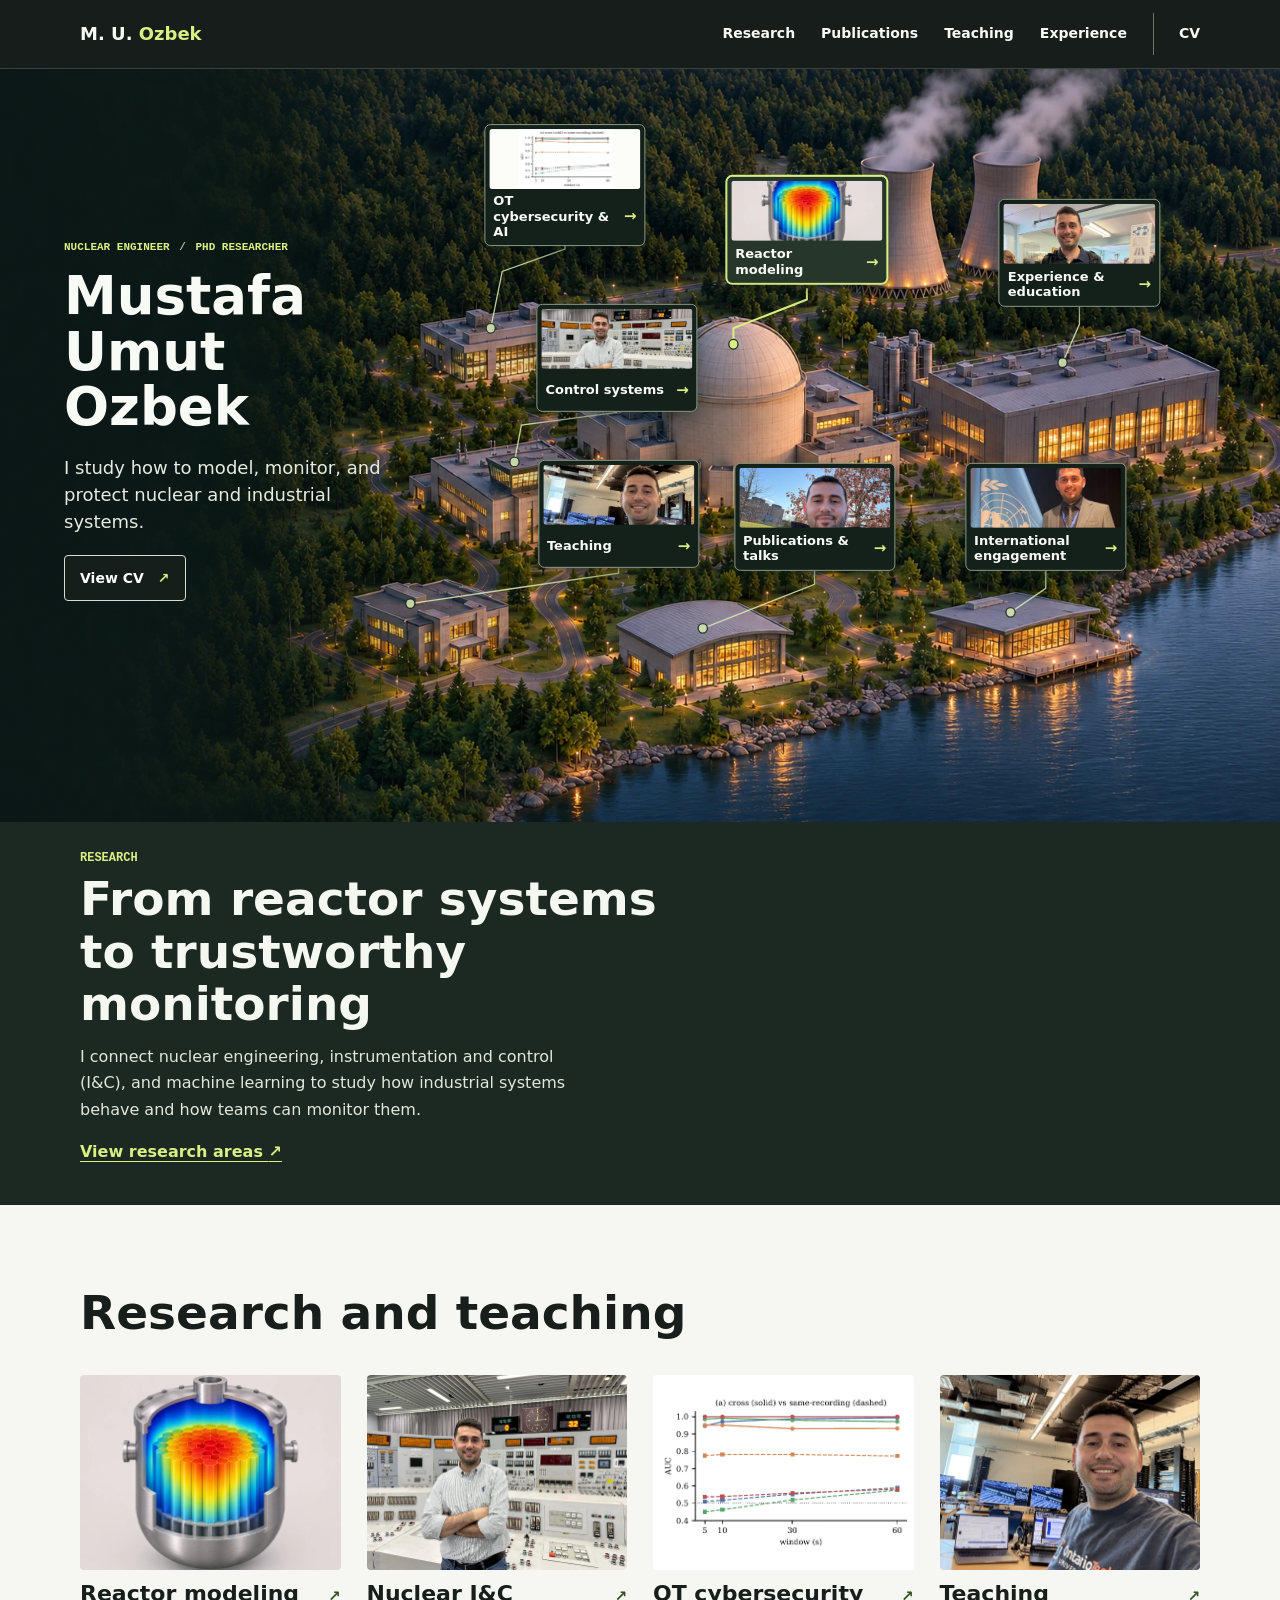
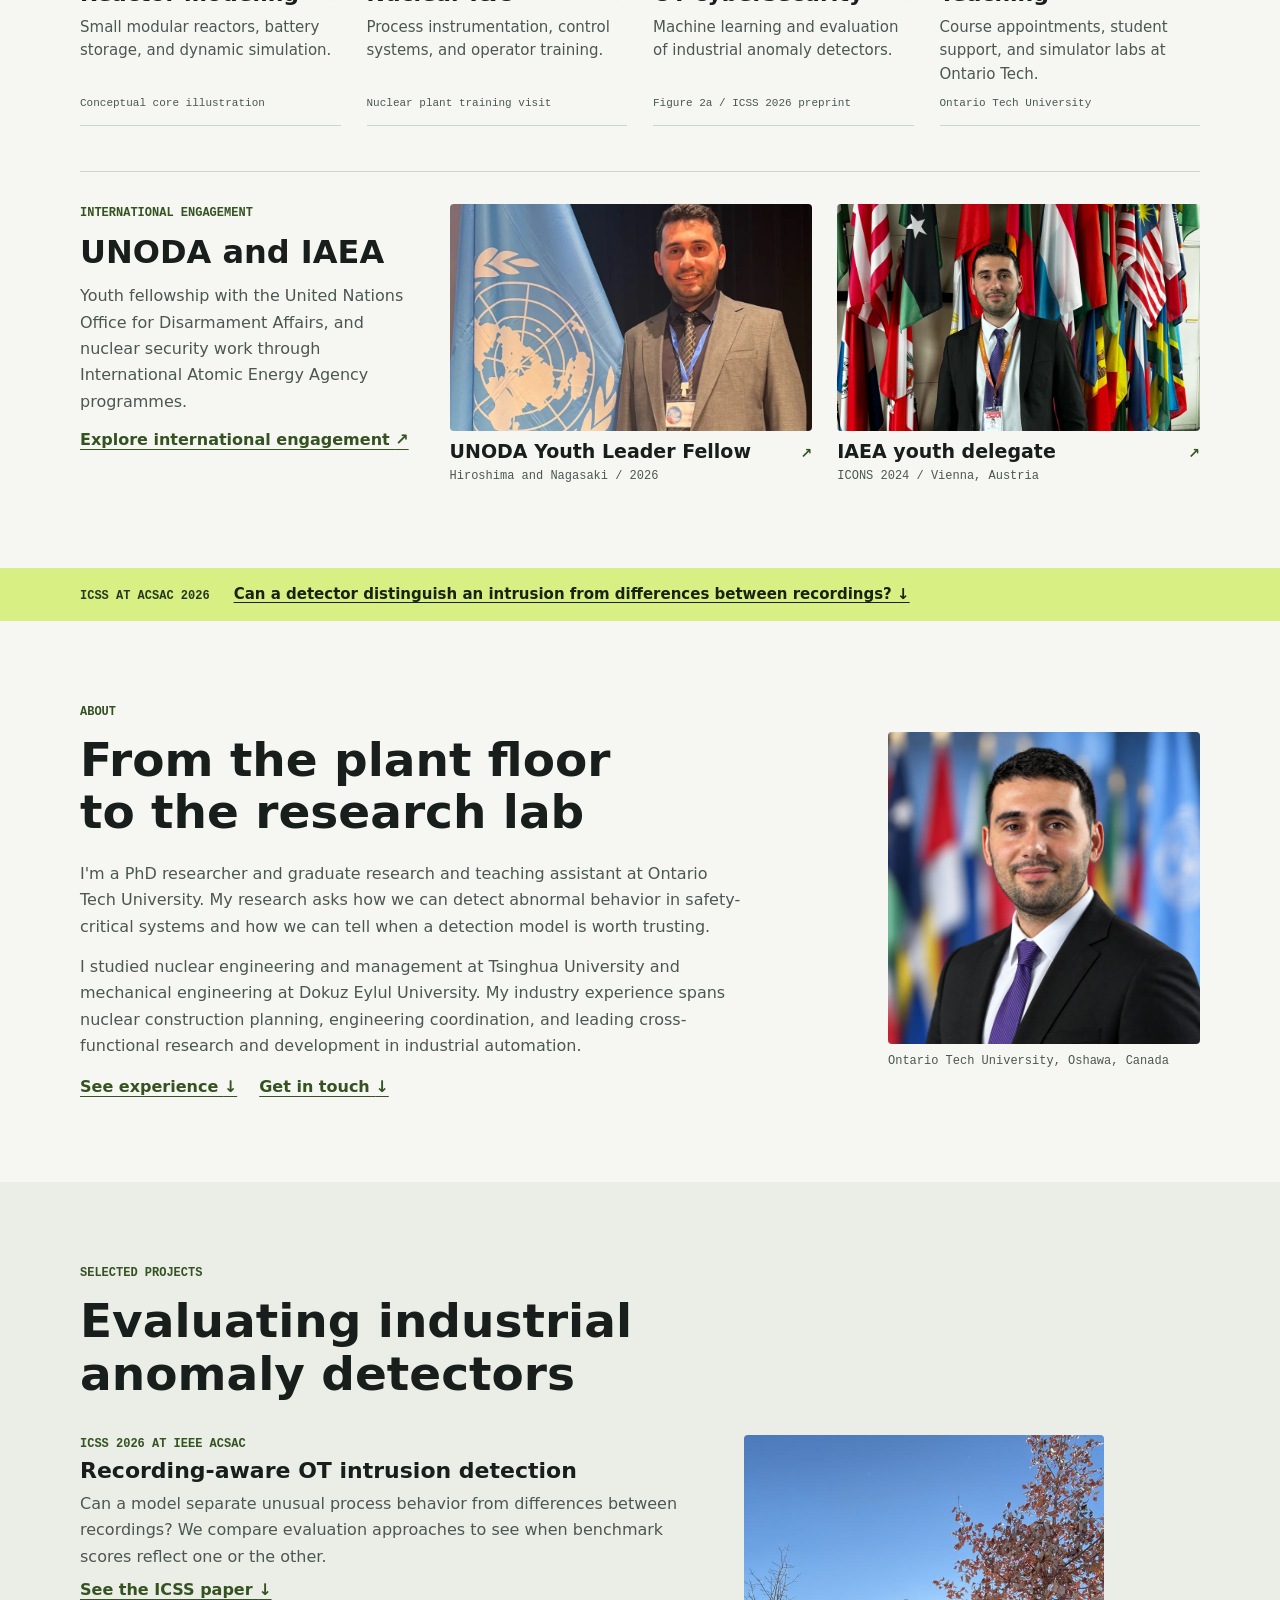
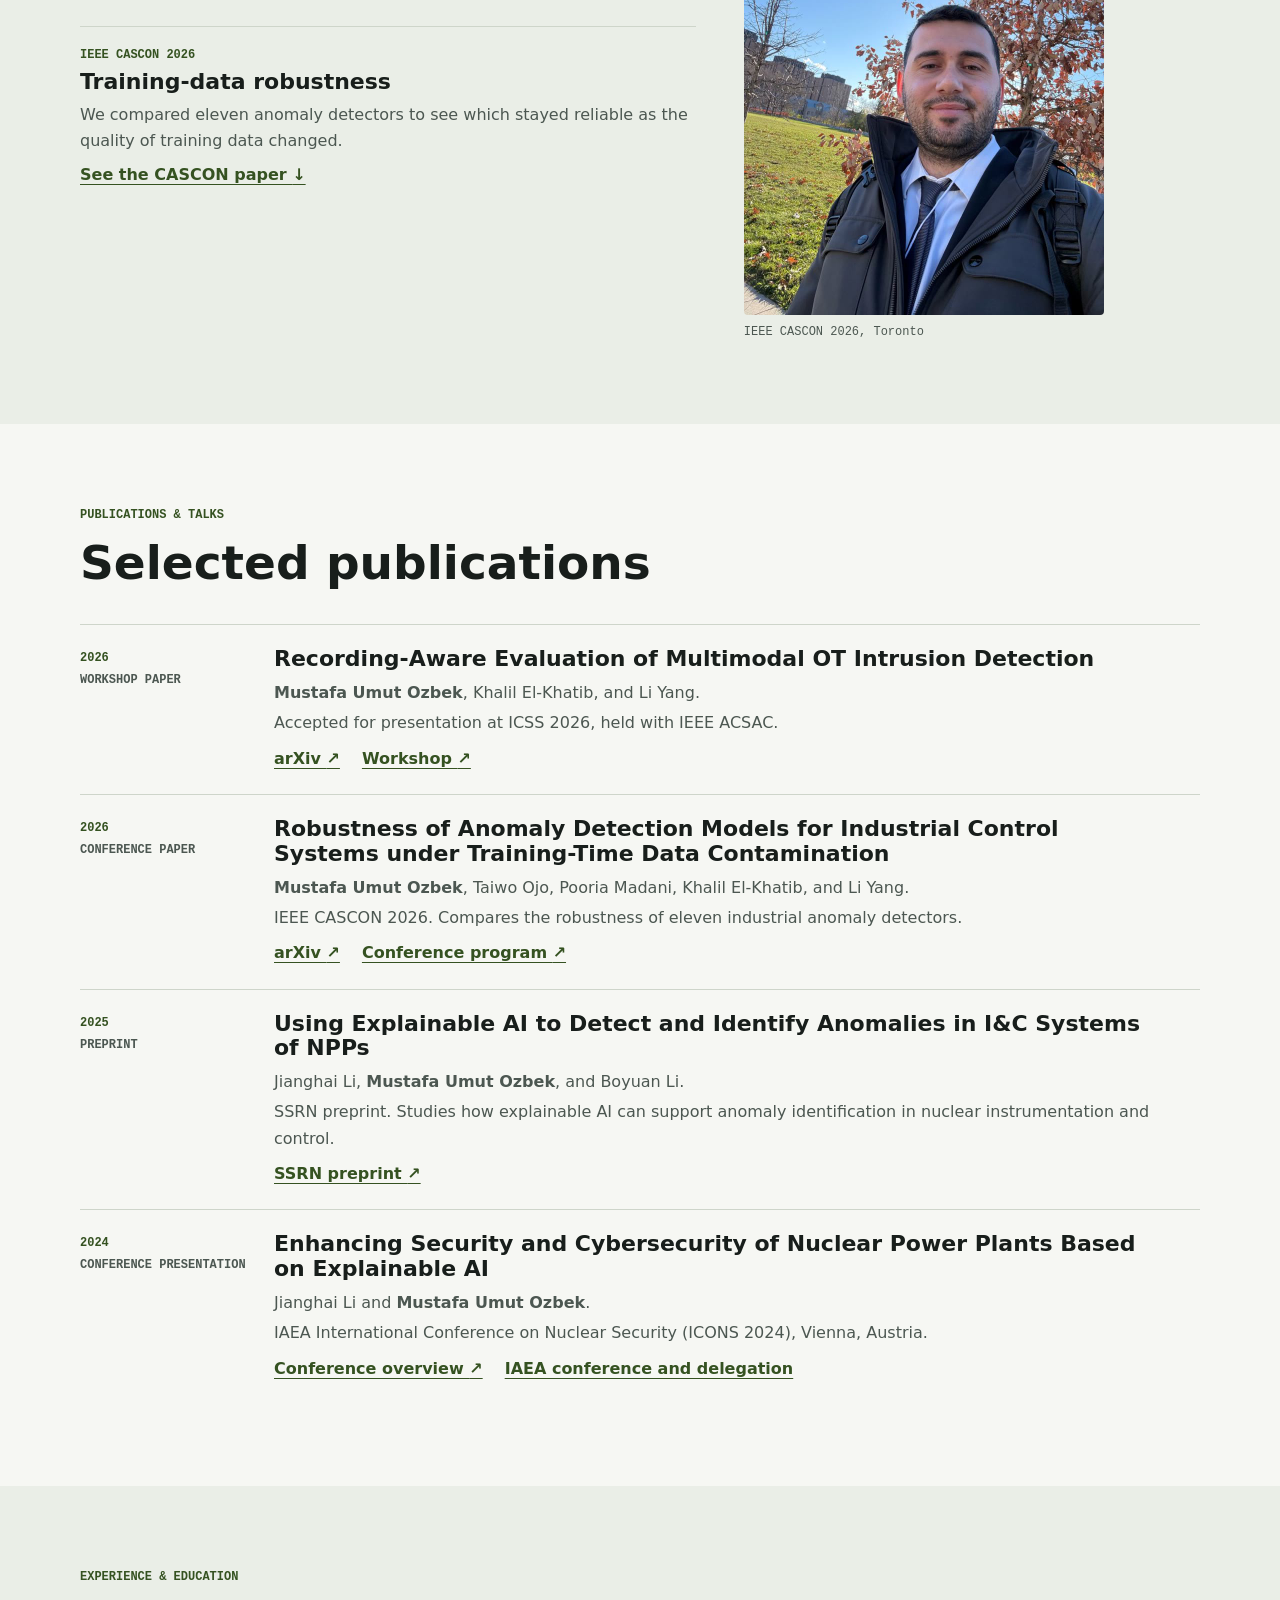
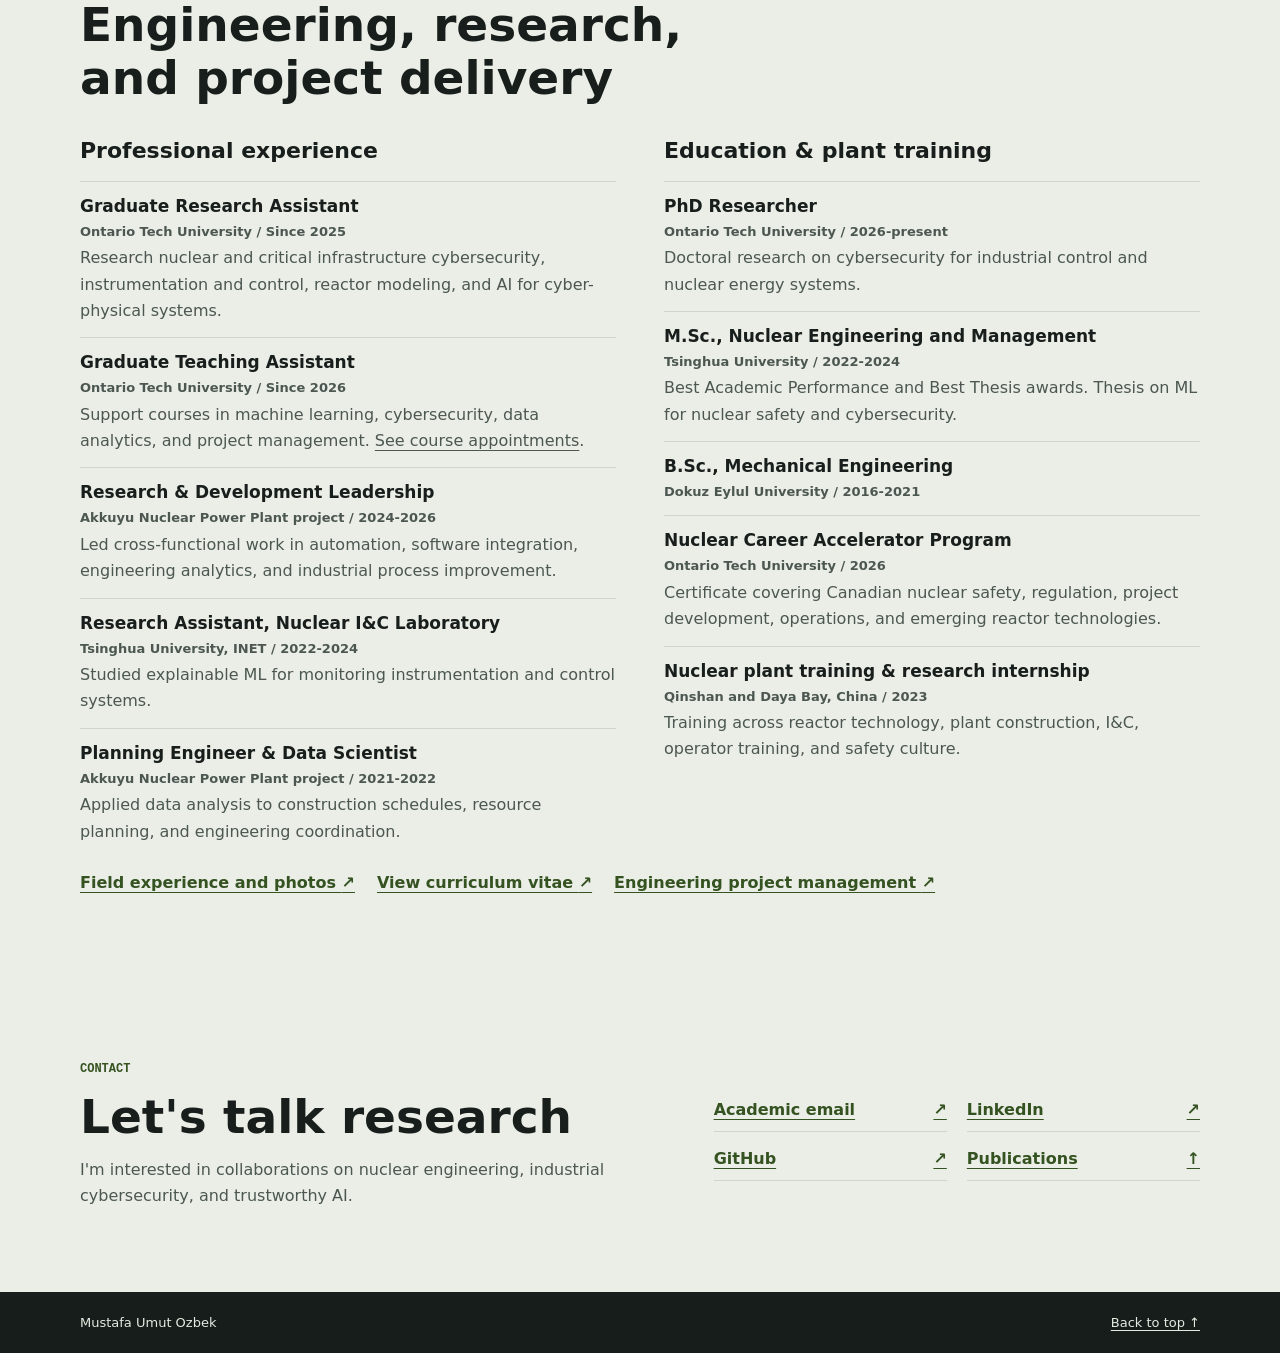
==== commit 0400c641: "Make the portfolio cover an interactive campus map" ====
--- a/index.html
+++ b/index.html
@@ -16,7 +16,8 @@
   <link rel="canonical" href="https://mumutozbek.github.io/">
   <link rel="icon" href="./assets/portrait.jpg?v=2" type="image/jpeg">
   <link rel="stylesheet" href="./styles.css?v=8">
-  <script src="./research-story.js?v=3" defer></script>
+  <link rel="stylesheet" href="./campus-map.css?v=1">
+  <script src="./campus-map.js?v=1" defer></script>
   <script type="application/ld+json">
   {
     "@context": "https://schema.org",
@@ -65,66 +66,114 @@
     </div>
   </header>
   <main id="main">
-    <div class="opening-story">
-      <div class="opening-media" aria-hidden="true">
-        <img class="hero-image" src="./assets/plant.jpg" width="1536" height="1024" alt="" fetchpriority="high">
-      </div>
-      <div class="opening-content">
-        <section class="hero" aria-labelledby="name">
-          <div class="wrap hero-inner">
-            <div class="hero-copy">
-              <p class="eyebrow hero-eyebrow">Nuclear engineer <span aria-hidden="true">/</span> PhD Researcher</p>
-              <h1 id="name">Mustafa Umut<br>Ozbek</h1>
-              <p class="hero-description">I study how we can model, monitor, and protect nuclear and industrial systems. My work brings together reactor technology, instrumentation and control, and machine learning.</p>
-              <div class="actions">
-                <a class="button button-primary" href="#research">Explore research <span aria-hidden="true">&#8595;</span></a>
-                <a class="button button-outline" href="./cv.html">View CV <span aria-hidden="true">&#8599;</span></a>
-              </div>
-            </div>
-          </div>
-        </section>
-
-        <section id="research" class="research-lead" aria-labelledby="research-heading">
-          <div class="wrap research-lead-inner">
-            <p class="eyebrow">Research</p>
-            <h2 id="research-heading">From reactor systems to trustworthy monitoring</h2>
-            <p>I connect nuclear engineering, instrumentation and control (I&amp;C), and machine learning to study how industrial systems behave and how teams can monitor them.</p>
-            <a href="./research.html">View research areas <span aria-hidden="true">&#8599;</span></a>
-          </div>
-        </section>
-      </div>
-    </div>
+    <section id="campus" class="campus-map" aria-labelledby="name">
+      <div class="campus-intro">
+        <p class="eyebrow">Nuclear engineer <span aria-hidden="true">/</span> PhD Researcher</p>
+        <h1 id="name">Mustafa Umut<br> Ozbek</h1>
+        <p class="campus-summary">I study how to model, monitor, and protect nuclear and industrial systems.</p>
+        <a class="button button-outline campus-cv" href="./cv.html">View CV <span aria-hidden="true">&#8599;</span></a>
+      </div>
+      <div class="campus-world">
+        <div class="campus-art" aria-hidden="true">
+          <div class="campus-scene">
+            <img class="campus-image" src="./assets/campus-twilight.webp" srcset="./assets/campus-twilight-small.webp 950w, ./assets/campus-twilight.webp 1672w" sizes="(max-width: 970px) 132vw, 100vw" width="1672" height="941" fetchpriority="high" alt="">
+            <svg class="campus-lines" viewBox="0 0 1672 941" preserveAspectRatio="none" aria-hidden="true">
+              <g data-landmark="reactor-modeling" class="is-active"><path d="M1054 274V288L958 324V344"/><circle cx="958" cy="344" r="6"/><text x="958" y="344">01</text></g>
+              <g data-landmark="control-systems"><path d="M806 429L681 445L672 491"/><circle cx="672" cy="491" r="6"/><text x="672" y="491">02</text></g>
+              <g data-landmark="ot-cybersecurity"><path d="M738 221V225L656 253L641 324"/><circle cx="641" cy="324" r="6"/><text x="641" y="324">03</text></g>
+              <g data-landmark="teaching"><path d="M808 624V630L536 668"/><circle cx="536" cy="668" r="6"/><text x="536" y="668">04</text></g>
+              <g data-landmark="publications"><path d="M1064 627V644L918 699"/><circle cx="918" cy="699" r="6"/><text x="918" y="699">05</text></g>
+              <g data-landmark="experience"><path d="M1410 297V319L1388 367"/><circle cx="1388" cy="367" r="6"/><text x="1388" y="367">06</text></g>
+              <g data-landmark="engagement"><path d="M1366 627V649L1320 679"/><circle cx="1320" cy="679" r="6"/><text x="1320" y="679">07</text></g>
+            </svg>
+          </div>
+        </div>
+        <nav class="campus-landmarks" aria-label="Portfolio map">
+          <a class="campus-landmark is-active" href="#reactor-modeling" style="--x:63.04%;--y:29.12%;--pin-x:57.30%;--pin-y:36.56%">
+            <span class="campus-card">
+              <img src="./assets/campus/reactor.webp" width="380" height="253" alt="">
+              <span class="campus-label"><span class="campus-number" aria-hidden="true">01</span><span>Reactor modeling</span><span class="campus-arrow" aria-hidden="true">&#8594;</span></span>
+            </span><span class="campus-pin" aria-hidden="true"></span>
+          </a>
+          <a class="campus-landmark" href="#control-systems" style="--x:48.21%;--y:45.59%;--pin-x:40.19%;--pin-y:52.18%">
+            <span class="campus-card campus-control">
+              <img src="./assets/campus/control.webp" width="380" height="285" alt="">
+              <span class="campus-label"><span class="campus-number" aria-hidden="true">02</span><span>Control systems</span><span class="campus-arrow" aria-hidden="true">&#8594;</span></span>
+            </span><span class="campus-pin" aria-hidden="true"></span>
+          </a>
+          <a class="campus-landmark" href="#ot-cybersecurity" style="--x:44.14%;--y:23.49%;--pin-x:38.34%;--pin-y:34.43%">
+            <span class="campus-card campus-plot">
+              <img src="./assets/campus/cyber.webp" width="380" height="243" alt="">
+              <span class="campus-label"><span class="campus-number" aria-hidden="true">03</span><span>OT cybersecurity &amp; AI</span><span class="campus-arrow" aria-hidden="true">&#8594;</span></span>
+            </span><span class="campus-pin" aria-hidden="true"></span>
+          </a>
+          <a class="campus-landmark" href="#teaching" style="--x:48.33%;--y:66.31%;--pin-x:32.06%;--pin-y:70.99%">
+            <span class="campus-card campus-teaching">
+              <img src="./assets/campus/teaching.webp" width="380" height="507" alt="">
+              <span class="campus-label"><span class="campus-number" aria-hidden="true">04</span><span>Teaching</span><span class="campus-arrow" aria-hidden="true">&#8594;</span></span>
+            </span><span class="campus-pin" aria-hidden="true"></span>
+          </a>
+          <a class="campus-landmark" href="#publications" style="--x:63.64%;--y:66.63%;--pin-x:54.90%;--pin-y:74.28%">
+            <span class="campus-card campus-publications">
+              <img src="./assets/campus/publications.webp" width="380" height="507" alt="">
+              <span class="campus-label"><span class="campus-number" aria-hidden="true">05</span><span>Publications &amp; talks</span><span class="campus-arrow" aria-hidden="true">&#8594;</span></span>
+            </span><span class="campus-pin" aria-hidden="true"></span>
+          </a>
+          <a class="campus-landmark" href="#experience" style="--x:84.33%;--y:31.56%;--pin-x:83.01%;--pin-y:39%">
+            <span class="campus-card campus-experience">
+              <img src="./assets/campus/experience.webp" width="380" height="507" alt="">
+              <span class="campus-label"><span class="campus-number" aria-hidden="true">06</span><span>Experience &amp; education</span><span class="campus-arrow" aria-hidden="true">&#8594;</span></span>
+            </span><span class="campus-pin" aria-hidden="true"></span>
+          </a>
+          <a class="campus-landmark" href="#engagement" style="--x:81.70%;--y:66.63%;--pin-x:78.95%;--pin-y:72.16%">
+            <span class="campus-card campus-engagement">
+              <img src="./assets/campus/engagement.webp" width="380" height="380" alt="">
+              <span class="campus-label"><span class="campus-number" aria-hidden="true">07</span><span>International engagement</span><span class="campus-arrow" aria-hidden="true">&#8594;</span></span>
+            </span><span class="campus-pin" aria-hidden="true"></span>
+          </a>
+        </nav>
+      </div>
+    </section>
+
+    <section id="research" class="research-lead campus-research" aria-labelledby="research-heading">
+      <div class="wrap research-lead-inner">
+        <p class="eyebrow">Research</p>
+        <h2 id="research-heading">From reactor systems to trustworthy monitoring</h2>
+        <p>I connect nuclear engineering, instrumentation and control (I&amp;C), and machine learning to study how industrial systems behave and how teams can monitor them.</p>
+        <a href="./research.html">View research areas <span aria-hidden="true">&#8599;</span></a>
+      </div>
+    </section>
 
     <section class="section academic-index" aria-labelledby="academic-index-heading">
       <div class="wrap">
         <h2 id="academic-index-heading">Research and teaching</h2>
         <div class="academic-links">
-          <a href="./research.html#nuclear-simulation" aria-labelledby="index-simulation">
+          <a id="reactor-modeling" class="map-destination" href="./research.html#nuclear-simulation" aria-labelledby="index-simulation">
             <img class="academic-cover" src="./assets/core-cutaway.webp" width="1180" height="787" alt="Illustrative reactor core cutaway colored like a thermal visualization" loading="lazy">
             <h3 id="index-simulation">Reactor modeling <span aria-hidden="true">&#8599;</span></h3>
             <p>Small modular reactors, battery storage, and dynamic simulation.</p>
             <span class="academic-source">Conceptual core illustration</span>
           </a>
-          <a href="./research.html#instrumentation-control" aria-labelledby="index-control">
+          <a id="control-systems" class="map-destination" href="./research.html#instrumentation-control" aria-labelledby="index-control">
             <img class="academic-cover" src="./assets/control-room-visit.webp" width="1050" height="788" alt="Mustafa Umut Ozbek in a control room during nuclear plant training" loading="lazy">
             <h3 id="index-control">Nuclear I&amp;C <span aria-hidden="true">&#8599;</span></h3>
             <p>Process instrumentation, control systems, and operator training.</p>
             <span class="academic-source">Nuclear plant training visit</span>
           </a>
-          <a href="./research.html#ai-ot-cybersecurity" aria-labelledby="index-cybersecurity">
+          <a id="ot-cybersecurity" class="map-destination" href="./research.html#ai-ot-cybersecurity" aria-labelledby="index-cybersecurity">
             <img class="academic-cover academic-plot" src="./assets/recording-aware-preview.webp" width="525" height="336" alt="Cross- and same-recording AUC comparison from Figure 2a of the OT intrusion detection preprint" loading="lazy">
             <h3 id="index-cybersecurity">OT cybersecurity <span aria-hidden="true">&#8599;</span></h3>
             <p>Machine learning and evaluation of industrial anomaly detectors.</p>
             <span class="academic-source">Figure 2a / ICSS 2026 preprint</span>
           </a>
-          <a href="./teaching.html" aria-labelledby="index-teaching">
+          <a id="teaching" class="map-destination" href="./teaching.html" aria-labelledby="index-teaching">
             <img class="academic-cover academic-teaching-photo" src="./assets/ontario-tech-teaching.webp" width="1050" height="1400" alt="Mustafa Umut Ozbek at the Ontario Tech nuclear cybersecurity course" loading="lazy">
             <h3 id="index-teaching">Teaching <span aria-hidden="true">&#8599;</span></h3>
             <p>Course appointments, student support, and simulator labs at Ontario Tech.</p>
             <span class="academic-source">Ontario Tech University</span>
           </a>
         </div>
-        <section id="engagement" class="engagement-spotlight" aria-labelledby="engagement-heading">
+        <section id="engagement" class="engagement-spotlight map-destination" aria-labelledby="engagement-heading" tabindex="-1">
           <div class="engagement-intro">
             <p class="eyebrow">International engagement</p>
             <h2 id="engagement-heading">UNODA and IAEA</h2>
@@ -193,7 +242,7 @@
       </div>
     </section>
 
-    <section id="publications" class="section wrap" aria-labelledby="publications-heading">
+    <section id="publications" class="section wrap map-destination" aria-labelledby="publications-heading" tabindex="-1">
       <p class="eyebrow">Publications &amp; talks</p>
       <h2 id="publications-heading">Selected publications</h2>
       <ol class="publication-list">
@@ -236,7 +285,7 @@
       </ol>
     </section>
 
-    <section id="experience" class="section experience" aria-labelledby="experience-heading">
+    <section id="experience" class="section experience map-destination" aria-labelledby="experience-heading" tabindex="-1">
       <div class="wrap">
         <p class="eyebrow">Experience &amp; education</p>
         <h2 id="experience-heading">Engineering, research, and project delivery</h2>
--- a/campus-map.css
+++ b/campus-map.css
@@ -0,0 +1,200 @@
+.campus-map {
+  --campus-edge: max(5%, calc((100% - 1600px) / 2));
+  --card-width: clamp(138px, 12.6vw, 196px);
+  --card-art-height: clamp(49px, 4.7vw, 84px);
+  --campus-ease: cubic-bezier(.22, .75, .24, 1);
+  position: relative;
+  isolation: isolate;
+  display: grid;
+  min-height: clamp(560px, calc(100svh - 147px), 820px);
+  color: #f8faf5;
+  background: #101d19;
+  overflow: clip;
+}
+.campus-intro {
+  position: relative;
+  z-index: 2;
+  align-self: center;
+  width: min(28.5%, 446px);
+  margin: 0 0 4% var(--campus-edge);
+  pointer-events: none;
+}
+.campus-intro .eyebrow { width: fit-content; color: var(--accent); font-size: 11px; }
+.campus-intro .eyebrow span { padding-inline: 3px; color: #aac19b; }
+.campus-intro h1 { font-size: 53px; font-weight: 800; line-height: 1.05; }
+.campus-summary { max-width: 30ch; margin-top: 19px; color: #e6ebe1; font-size: 18px; line-height: 1.5; }
+.campus-cv { margin-top: 20px; pointer-events: auto; }
+.campus-cv span { color: var(--accent); }
+
+.campus-world {
+  position: absolute;
+  inset: 0;
+  transform-origin: var(--camera-x, 55%) var(--camera-y, 55%);
+  transition: transform 440ms var(--campus-ease);
+}
+.campus-world.is-zoomed { transform: scale(1.065); }
+.campus-art, .campus-scene, .campus-image, .campus-lines, .campus-landmarks {
+  position: absolute;
+  inset: 0;
+  width: 100%;
+  height: 100%;
+}
+.campus-image { object-fit: fill; }
+.campus-scene::after {
+  position: absolute;
+  inset: 0;
+  z-index: 1;
+  background: linear-gradient(90deg, #0b1716a0, #0b171642 26%, transparent 46%);
+  content: "";
+}
+.campus-lines { z-index: 2; pointer-events: none; }
+.campus-lines g { color: #d6e9b2; opacity: .87; transition: color 180ms, opacity 180ms; }
+.campus-lines path { fill: none; stroke: currentColor; stroke-width: 1.3px; vector-effect: non-scaling-stroke; }
+.campus-lines circle { fill: currentColor; stroke: #1d2923; stroke-width: 1.3px; vector-effect: non-scaling-stroke; }
+.campus-lines text { display: none; }
+.campus-lines .is-active { opacity: 1; color: var(--accent); }
+.campus-lines .is-active path { stroke-width: 2px; }
+.campus-landmarks { z-index: 3; pointer-events: none; }
+.campus-landmark { position: absolute; inset: 0; text-decoration: none; }
+.campus-landmark:focus-visible { outline: none; }
+.campus-card {
+  position: absolute;
+  left: var(--x);
+  top: var(--y);
+  display: grid;
+  grid-template-rows: var(--card-art-height) minmax(38px, auto);
+  width: var(--card-width);
+  padding: 4px;
+  transform: translate(-50%, -100%);
+  border: 1px solid #889881;
+  border-radius: 6px;
+  color: #f8faf5;
+  background: #14211b;
+  box-shadow: 0 6px 16px #07140f70;
+  pointer-events: auto;
+  transition: transform 180ms var(--campus-ease), border-color 180ms, background-color 180ms;
+}
+.campus-card img { width: 100%; height: 100%; min-width: 0; border-radius: 3px; object-fit: cover; }
+.campus-card.campus-plot img { object-fit: contain; background: #fcfcf9; }
+.campus-control img { object-position: 50% 42%; }
+.campus-teaching img { object-position: 50% 52%; }
+.campus-publications img { object-position: 50% 45%; }
+.campus-experience img, .campus-engagement img { object-position: 50% 15%; }
+.campus-label {
+  display: grid;
+  grid-template-columns: minmax(0, 1fr) 14px;
+  gap: 6px;
+  align-items: center;
+  padding: 4px 4px 1px;
+  font-size: 13px;
+  font-weight: 720;
+  line-height: 1.2;
+}
+.campus-number { display: none; }
+.campus-arrow { justify-self: end; color: var(--accent); font-size: 15px; }
+.campus-landmark:is(.is-active, :hover, :focus-visible) .campus-card {
+  transform: translate(-50%, calc(-100% - 4px));
+  border-color: var(--accent);
+  background: #27362a;
+}
+.campus-landmark.is-active .campus-card { box-shadow: 0 0 0 1px var(--accent), 0 6px 16px #07140f80; }
+.campus-landmark:focus-visible .campus-card { outline: 2px solid #f4fbd8; outline-offset: 3px; }
+.campus-pin {
+  position: absolute;
+  left: var(--pin-x);
+  top: var(--pin-y);
+  width: 32px;
+  height: 32px;
+  transform: translate(-50%, -50%);
+  border-radius: 50%;
+  pointer-events: auto;
+}
+.campus-pin:hover { background: #d7ef8329; }
+.campus-research.research-lead { min-height: 0; padding-block: 27px 40px; background: #1b2922; }
+.campus-research .research-lead-inner { position: static; }
+.campus-research .eyebrow { margin-bottom: 6px; }
+.academic-links .map-destination:target { border-bottom-color: var(--link); }
+.academic-links .map-destination:target > h3,
+.map-destination:target > h2, .map-destination:target > .wrap > h2, .map-destination:target .engagement-intro h2 {
+  text-decoration: underline;
+  text-decoration-color: #819963;
+  text-decoration-thickness: 2px;
+  text-underline-offset: 5px;
+}
+
+@media (min-width: 1760px) {
+  .campus-world { left: max(0px, calc(100% - 1920px)); }
+  .campus-intro h1 { font-size: 58px; }
+}
+@media (max-width: 1230px) {
+  .campus-intro h1 { font-size: 48px; }
+  .campus-label { font-size: 12px; }
+}
+@media (min-width: 971px) and (max-height: 710px) {
+  .campus-map { --card-art-height: 43px; min-height: max(450px, calc(100svh - 114px)); }
+}
+@media (max-width: 970px) {
+  .campus-map { display: block; min-height: 0; }
+  .campus-intro { width: auto; margin: 0; padding: 24px var(--edge) 17px; }
+  .campus-intro .eyebrow { margin-bottom: 7px; }
+  .campus-intro h1 { font-size: 43px; }
+  .campus-intro h1 br { display: none; }
+  .campus-summary { max-width: 46ch; margin-top: 9px; font-size: 16px; }
+  .campus-cv { display: none; }
+  .campus-world, .campus-world.is-zoomed { position: relative; transform: none; }
+  .campus-art { position: relative; aspect-ratio: 2.12 / 1; height: auto; overflow: hidden; }
+  .campus-scene { --pin-correction: 1.57; left: -32%; width: 132%; }
+  .campus-scene::after { background: linear-gradient(180deg, #101d1960, transparent 28%, transparent 86%, #101d1990); }
+  .campus-lines path { display: none; }
+  .campus-lines circle, .campus-lines text { transform-box: fill-box; transform-origin: center; transform: scaleY(var(--pin-correction)); }
+  .campus-lines circle { r: 21px; fill: #111d19; stroke: currentColor; stroke-width: 1.4px; }
+  .campus-lines text { display: block; fill: #f8faf5; text-anchor: middle; dominant-baseline: central; font: 750 25px var(--mono); }
+  .campus-landmarks {
+    position: relative;
+    display: grid;
+    grid-template-columns: repeat(3, minmax(0, 1fr));
+    gap: 6px;
+    height: auto;
+    padding: 0 var(--edge) 15px;
+    pointer-events: auto;
+  }
+  .campus-landmark { position: relative; inset: auto; }
+  .campus-card {
+    position: static;
+    grid-template-columns: 56px minmax(0, 1fr);
+    grid-template-rows: none;
+    align-items: center;
+    gap: 6px;
+    width: 100%;
+    height: 100%;
+    min-height: 58px;
+    box-shadow: none;
+  }
+  .campus-card img { height: 46px; }
+  .campus-label { grid-template-rows: 12px auto; gap: 1px 3px; padding: 0 2px 0 0; }
+  .campus-number { display: block; grid-area: 1 / 1; color: #bdcbaa; font: 700 10px/1 var(--mono); }
+  .campus-label > :nth-child(2) { grid-area: 2 / 1 / 3 / 3; overflow-wrap: anywhere; }
+  .campus-arrow { grid-area: 1 / 2; }
+  .campus-landmark .campus-card, .campus-landmark:is(.is-active, :hover, :focus-visible) .campus-card { transform: none; }
+  .campus-landmark.is-active .campus-card { box-shadow: none; }
+  .campus-pin { display: none; }
+}
+@media (max-width: 640px) {
+  .campus-intro { padding-block: 20px 14px; }
+  .campus-intro h1 { font-size: 36px; }
+  .campus-summary { font-size: 14px; line-height: 1.45; }
+  .campus-art { aspect-ratio: 1.9 / 1; }
+  .campus-scene { --pin-correction: 1.41; }
+  .campus-lines circle { r: 29px; }
+  .campus-lines text { font-size: 30px; }
+  .campus-landmarks { grid-template-columns: repeat(2, minmax(0, 1fr)); gap: 5px; }
+  .campus-card { grid-template-columns: 45px minmax(0, 1fr); }
+}
+@media (max-width: 360px) {
+  .campus-card { grid-template-columns: 39px minmax(0, 1fr); gap: 5px; }
+  .campus-label { font-size: 11px; }
+}
+@media (prefers-reduced-motion: reduce) {
+  .campus-world, .campus-lines g, .campus-card { transition: none; }
+  .campus-world.is-zoomed { transform: none; }
+}
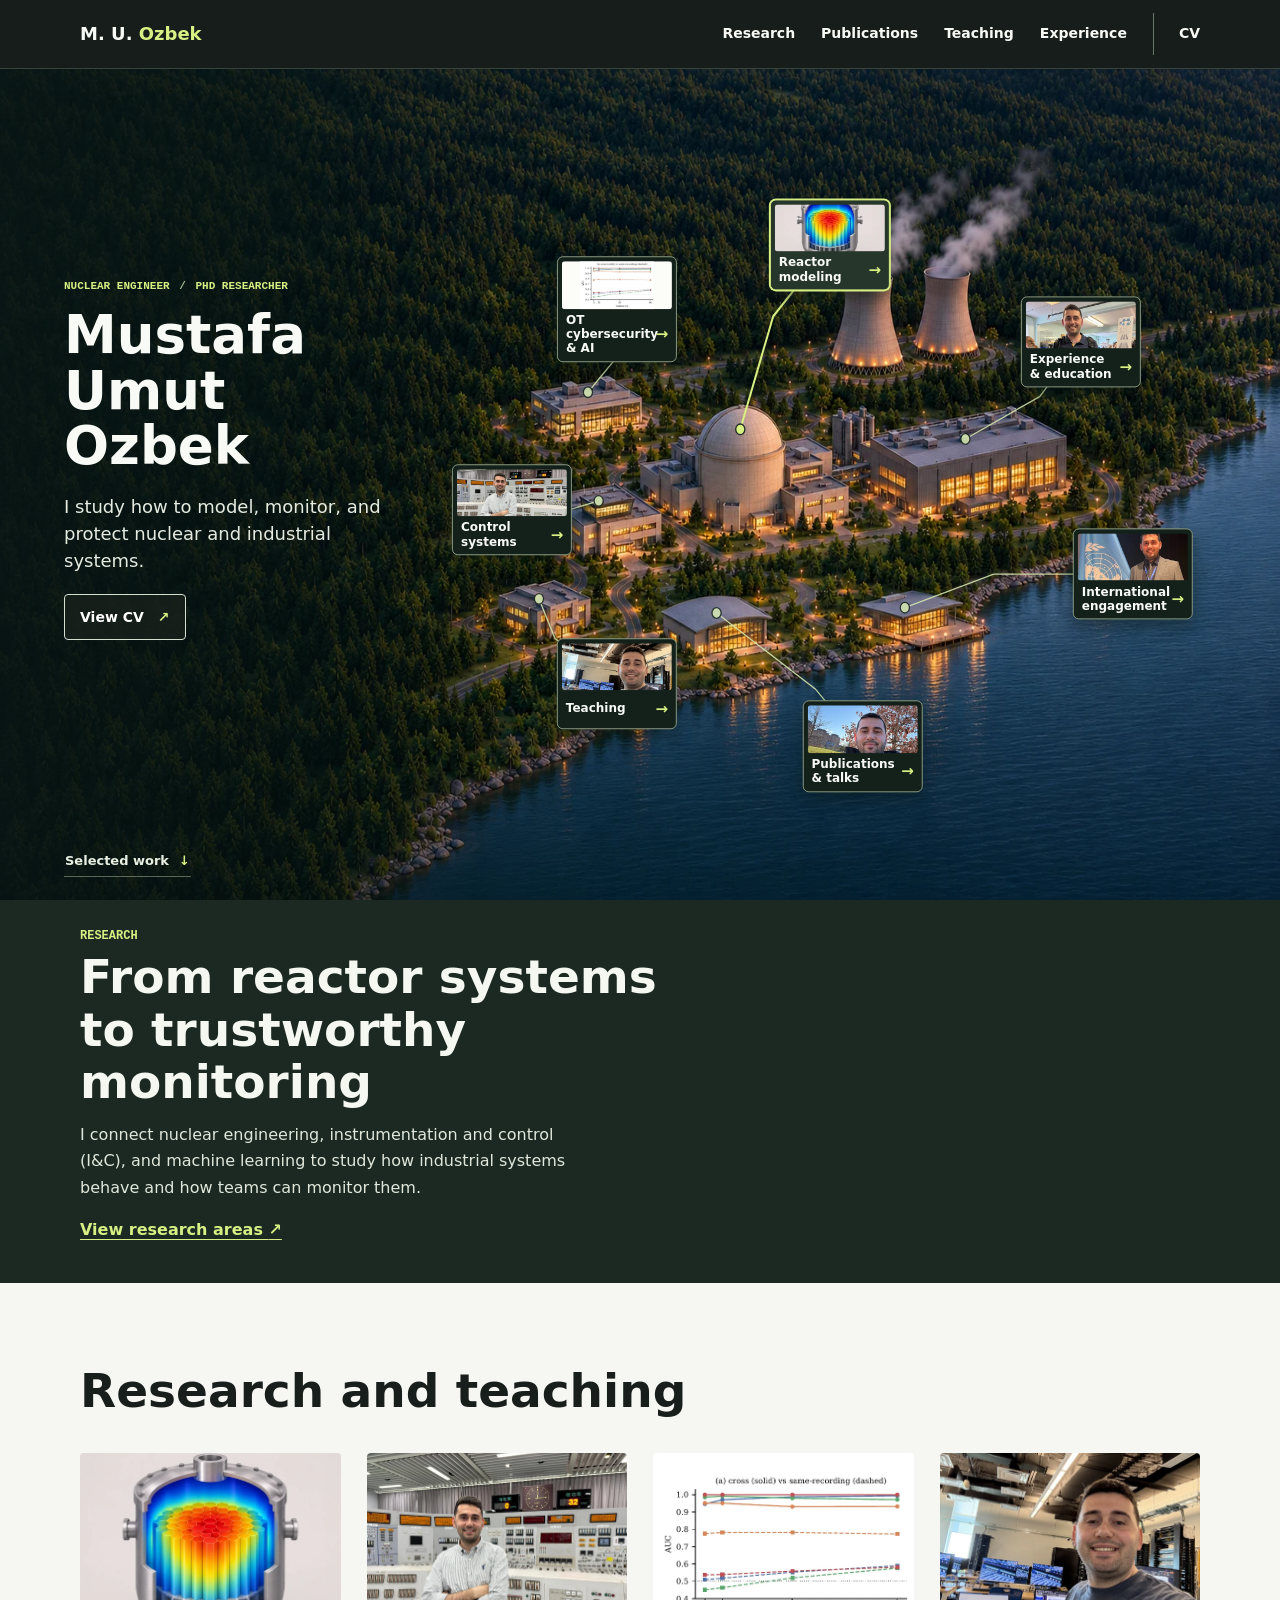
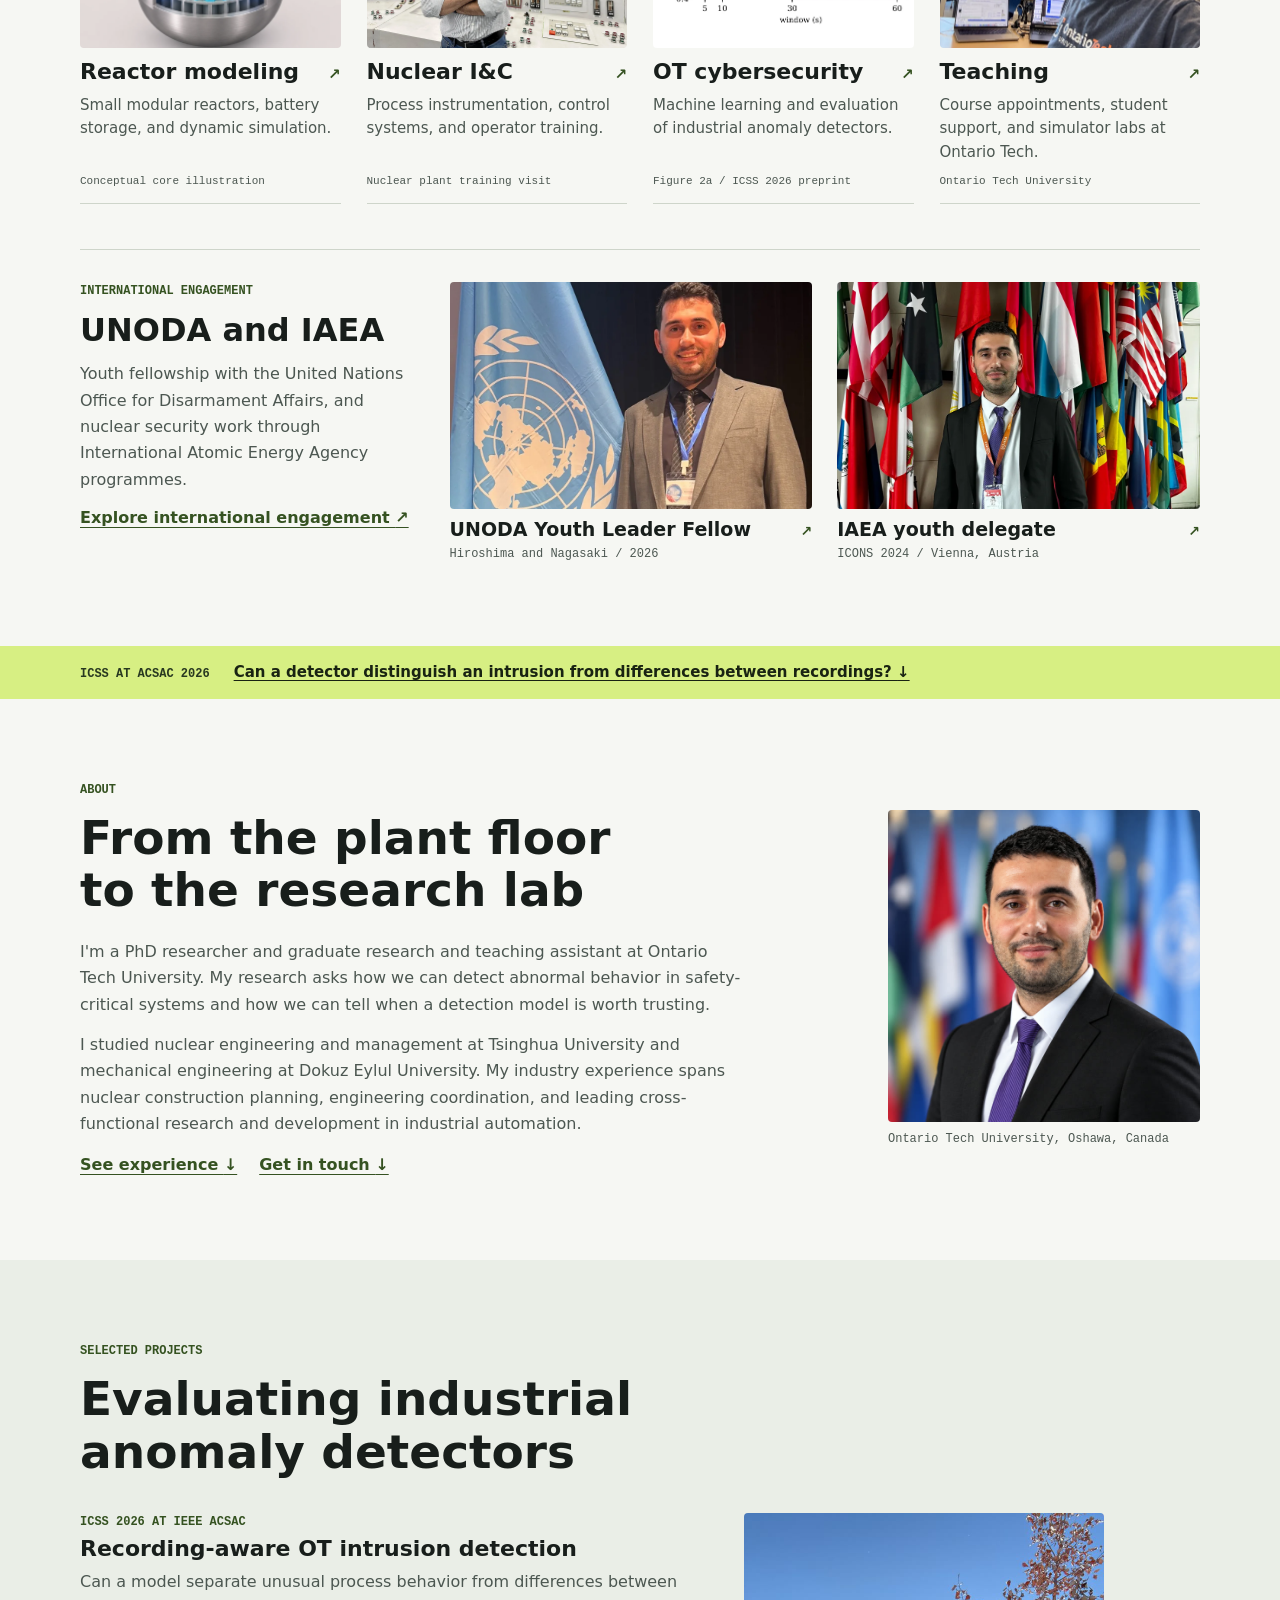
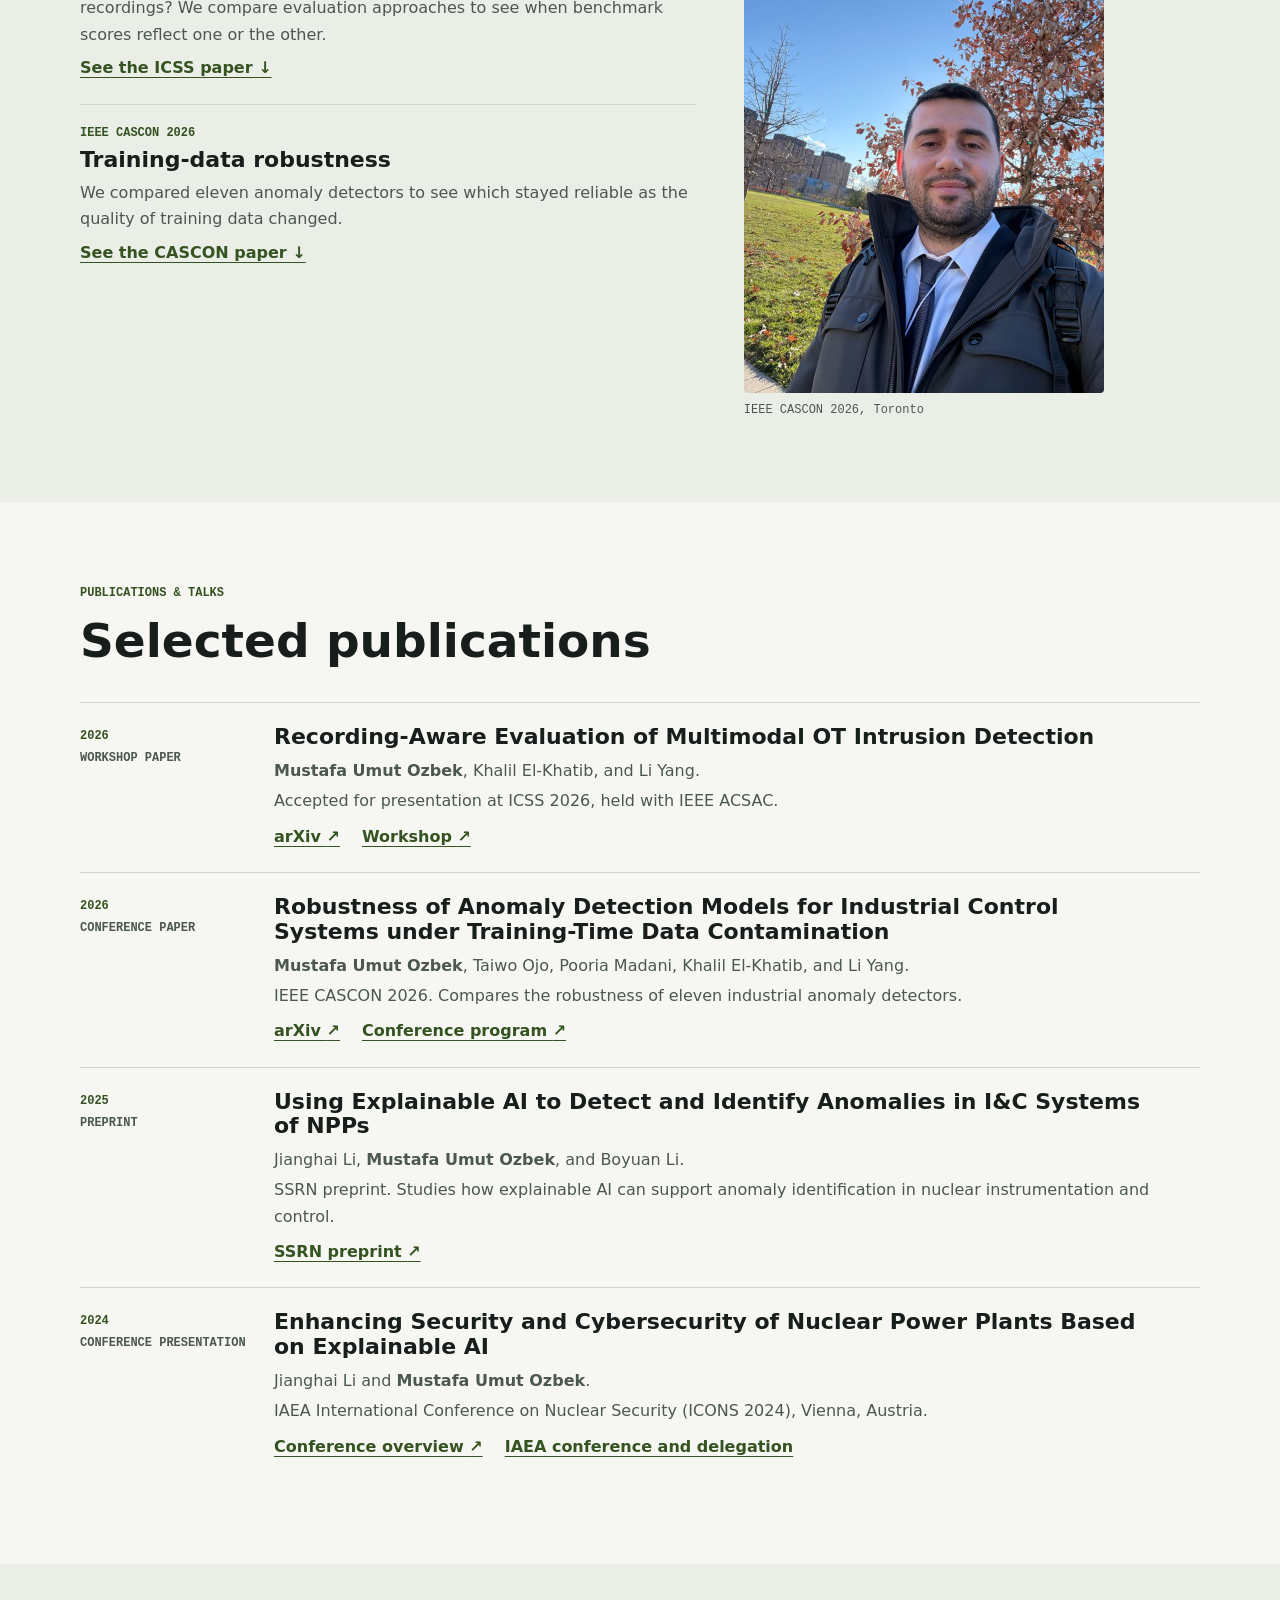
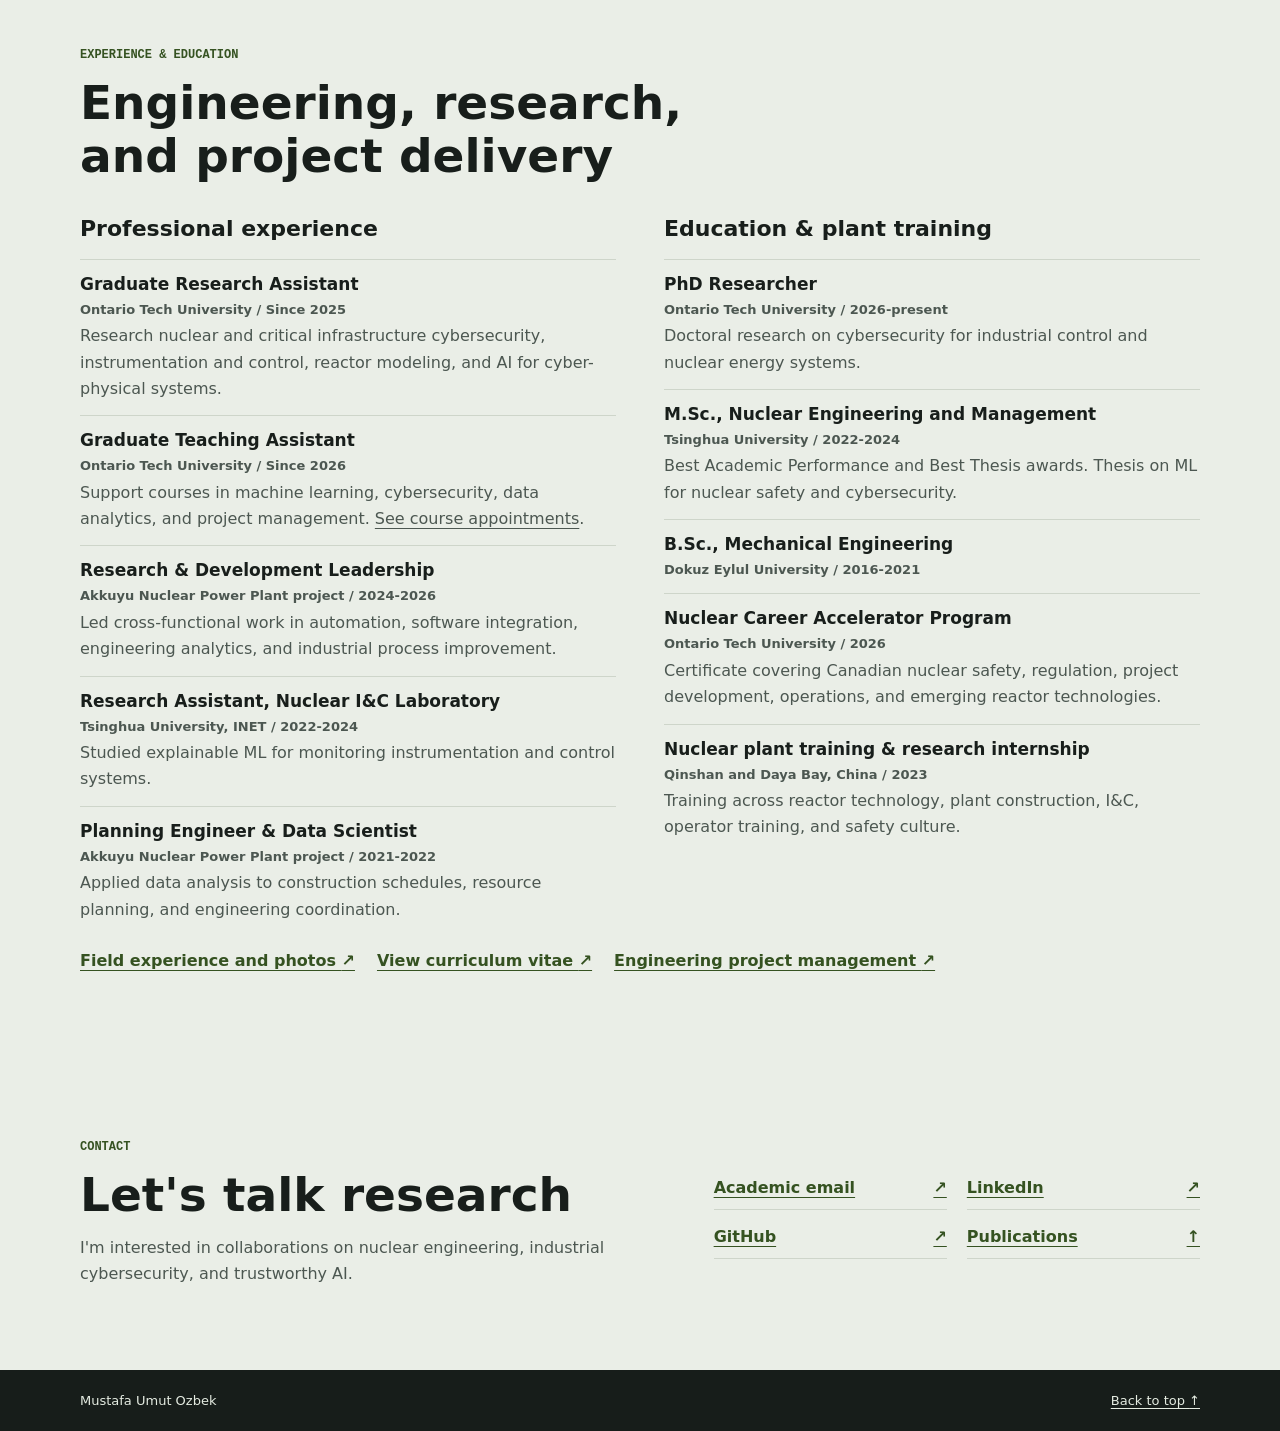
==== commit 8608235e: "Frame the twilight campus with a circular landmark layout" ====
--- a/index.html
+++ b/index.html
@@ -16,8 +16,8 @@
   <link rel="canonical" href="https://mumutozbek.github.io/">
   <link rel="icon" href="./assets/portrait.jpg?v=2" type="image/jpeg">
   <link rel="stylesheet" href="./styles.css?v=8">
-  <link rel="stylesheet" href="./campus-map.css?v=1">
-  <script src="./campus-map.js?v=1" defer></script>
+  <link rel="stylesheet" href="./campus-map.css?v=2">
+  <script src="./campus-map.js?v=2" defer></script>
   <script type="application/ld+json">
   {
     "@context": "https://schema.org",
@@ -76,63 +76,64 @@
       <div class="campus-world">
         <div class="campus-art" aria-hidden="true">
           <div class="campus-scene">
-            <img class="campus-image" src="./assets/campus-twilight.webp" srcset="./assets/campus-twilight-small.webp 950w, ./assets/campus-twilight.webp 1672w" sizes="(max-width: 970px) 132vw, 100vw" width="1672" height="941" fetchpriority="high" alt="">
+            <img class="campus-image" src="./assets/campus-twilight-wide.webp" srcset="./assets/campus-twilight-wide-small.webp 950w, ./assets/campus-twilight-wide.webp 1672w" sizes="(max-width: 970px) 132vw, 100vw" width="1672" height="941" fetchpriority="high" alt="">
             <svg class="campus-lines" viewBox="0 0 1672 941" preserveAspectRatio="none" aria-hidden="true">
-              <g data-landmark="reactor-modeling" class="is-active"><path d="M1054 274V288L958 324V344"/><circle cx="958" cy="344" r="6"/><text x="958" y="344">01</text></g>
-              <g data-landmark="control-systems"><path d="M806 429L681 445L672 491"/><circle cx="672" cy="491" r="6"/><text x="672" y="491">02</text></g>
-              <g data-landmark="ot-cybersecurity"><path d="M738 221V225L656 253L641 324"/><circle cx="641" cy="324" r="6"/><text x="641" y="324">03</text></g>
-              <g data-landmark="teaching"><path d="M808 624V630L536 668"/><circle cx="536" cy="668" r="6"/><text x="536" y="668">04</text></g>
-              <g data-landmark="publications"><path d="M1064 627V644L918 699"/><circle cx="918" cy="699" r="6"/><text x="918" y="699">05</text></g>
-              <g data-landmark="experience"><path d="M1410 297V319L1388 367"/><circle cx="1388" cy="367" r="6"/><text x="1388" y="367">06</text></g>
-              <g data-landmark="engagement"><path d="M1366 627V649L1320 679"/><circle cx="1320" cy="679" r="6"/><text x="1320" y="679">07</text></g>
+              <g data-landmark="reactor-modeling" class="is-active"><polyline points="1084,199 1010,280 967,408"/><circle cx="967" cy="408" r="6"/><text x="967" y="408">01</text></g>
+              <g data-landmark="ot-cybersecurity"><polyline points="806,272 806,326 768,366"/><circle cx="768" cy="366" r="6"/><text x="768" y="366">02</text></g>
+              <g data-landmark="control-systems"><polyline points="669,499 744,499 782,489"/><circle cx="782" cy="489" r="6"/><text x="782" y="489">03</text></g>
+              <g data-landmark="teaching"><polyline points="806,696 725,645 704,600"/><circle cx="704" cy="600" r="6"/><text x="704" y="600">04</text></g>
+              <g data-landmark="publications"><polyline points="1127,767 1065,702 936,616"/><circle cx="936" cy="616" r="6"/><text x="936" y="616">05</text></g>
+              <g data-landmark="engagement"><polyline points="1480,572 1298,572 1182,610"/><circle cx="1182" cy="610" r="6"/><text x="1182" y="610">06</text></g>
+              <g data-landmark="experience"><polyline points="1412,309 1358,371 1261,419"/><circle cx="1261" cy="419" r="6"/><text x="1261" y="419">07</text></g>
             </svg>
           </div>
         </div>
         <nav class="campus-landmarks" aria-label="Portfolio map">
-          <a class="campus-landmark is-active" href="#reactor-modeling" style="--x:63.04%;--y:29.12%;--pin-x:57.30%;--pin-y:36.56%">
+          <a class="campus-landmark is-active" href="#reactor-modeling" style="--x:64.833%;--y:21.148%;--pin-x:57.835%;--pin-y:43.358%">
             <span class="campus-card">
               <img src="./assets/campus/reactor.webp" width="380" height="253" alt="">
               <span class="campus-label"><span class="campus-number" aria-hidden="true">01</span><span>Reactor modeling</span><span class="campus-arrow" aria-hidden="true">&#8594;</span></span>
             </span><span class="campus-pin" aria-hidden="true"></span>
           </a>
-          <a class="campus-landmark" href="#control-systems" style="--x:48.21%;--y:45.59%;--pin-x:40.19%;--pin-y:52.18%">
+          <a class="campus-landmark" href="#ot-cybersecurity" style="--x:48.206%;--y:28.905%;--pin-x:45.933%;--pin-y:38.895%">
+            <span class="campus-card campus-plot">
+              <img src="./assets/campus/cyber.webp" width="380" height="243" alt="">
+              <span class="campus-label"><span class="campus-number" aria-hidden="true">02</span><span>OT cybersecurity &amp; AI</span><span class="campus-arrow" aria-hidden="true">&#8594;</span></span>
+            </span><span class="campus-pin" aria-hidden="true"></span>
+          </a>
+          <a class="campus-landmark" href="#control-systems" style="--x:40.012%;--y:53.029%;--pin-x:46.770%;--pin-y:51.966%">
             <span class="campus-card campus-control">
               <img src="./assets/campus/control.webp" width="380" height="285" alt="">
-              <span class="campus-label"><span class="campus-number" aria-hidden="true">02</span><span>Control systems</span><span class="campus-arrow" aria-hidden="true">&#8594;</span></span>
-            </span><span class="campus-pin" aria-hidden="true"></span>
-          </a>
-          <a class="campus-landmark" href="#ot-cybersecurity" style="--x:44.14%;--y:23.49%;--pin-x:38.34%;--pin-y:34.43%">
-            <span class="campus-card campus-plot">
-              <img src="./assets/campus/cyber.webp" width="380" height="243" alt="">
-              <span class="campus-label"><span class="campus-number" aria-hidden="true">03</span><span>OT cybersecurity &amp; AI</span><span class="campus-arrow" aria-hidden="true">&#8594;</span></span>
-            </span><span class="campus-pin" aria-hidden="true"></span>
-          </a>
-          <a class="campus-landmark" href="#teaching" style="--x:48.33%;--y:66.31%;--pin-x:32.06%;--pin-y:70.99%">
+              <span class="campus-label"><span class="campus-number" aria-hidden="true">03</span><span>Control systems</span><span class="campus-arrow" aria-hidden="true">&#8594;</span></span>
+            </span><span class="campus-pin" aria-hidden="true"></span>
+          </a>
+          <a class="campus-landmark" href="#teaching" style="--x:48.206%;--y:73.964%;--pin-x:42.105%;--pin-y:63.762%">
             <span class="campus-card campus-teaching">
               <img src="./assets/campus/teaching.webp" width="380" height="507" alt="">
               <span class="campus-label"><span class="campus-number" aria-hidden="true">04</span><span>Teaching</span><span class="campus-arrow" aria-hidden="true">&#8594;</span></span>
             </span><span class="campus-pin" aria-hidden="true"></span>
           </a>
-          <a class="campus-landmark" href="#publications" style="--x:63.64%;--y:66.63%;--pin-x:54.90%;--pin-y:74.28%">
+          <a class="campus-landmark" href="#publications" style="--x:67.404%;--y:81.509%;--pin-x:55.981%;--pin-y:65.462%">
             <span class="campus-card campus-publications">
               <img src="./assets/campus/publications.webp" width="380" height="507" alt="">
               <span class="campus-label"><span class="campus-number" aria-hidden="true">05</span><span>Publications &amp; talks</span><span class="campus-arrow" aria-hidden="true">&#8594;</span></span>
             </span><span class="campus-pin" aria-hidden="true"></span>
           </a>
-          <a class="campus-landmark" href="#experience" style="--x:84.33%;--y:31.56%;--pin-x:83.01%;--pin-y:39%">
+          <a class="campus-landmark" href="#engagement" style="--x:88.517%;--y:60.786%;--pin-x:70.694%;--pin-y:64.825%">
+            <span class="campus-card campus-engagement">
+              <img src="./assets/campus/engagement.webp" width="380" height="380" alt="">
+              <span class="campus-label"><span class="campus-number" aria-hidden="true">06</span><span>International engagement</span><span class="campus-arrow" aria-hidden="true">&#8594;</span></span>
+            </span><span class="campus-pin" aria-hidden="true"></span>
+          </a>
+          <a class="campus-landmark" href="#experience" style="--x:84.450%;--y:32.837%;--pin-x:75.419%;--pin-y:44.527%">
             <span class="campus-card campus-experience">
               <img src="./assets/campus/experience.webp" width="380" height="507" alt="">
-              <span class="campus-label"><span class="campus-number" aria-hidden="true">06</span><span>Experience &amp; education</span><span class="campus-arrow" aria-hidden="true">&#8594;</span></span>
-            </span><span class="campus-pin" aria-hidden="true"></span>
-          </a>
-          <a class="campus-landmark" href="#engagement" style="--x:81.70%;--y:66.63%;--pin-x:78.95%;--pin-y:72.16%">
-            <span class="campus-card campus-engagement">
-              <img src="./assets/campus/engagement.webp" width="380" height="380" alt="">
-              <span class="campus-label"><span class="campus-number" aria-hidden="true">07</span><span>International engagement</span><span class="campus-arrow" aria-hidden="true">&#8594;</span></span>
+              <span class="campus-label"><span class="campus-number" aria-hidden="true">07</span><span>Experience &amp; education</span><span class="campus-arrow" aria-hidden="true">&#8594;</span></span>
             </span><span class="campus-pin" aria-hidden="true"></span>
           </a>
         </nav>
       </div>
+      <a class="campus-next" href="#research">Selected work <span aria-hidden="true">&#8595;</span></a>
     </section>
 
     <section id="research" class="research-lead campus-research" aria-labelledby="research-heading">
--- a/campus-map.css
+++ b/campus-map.css
@@ -1,12 +1,12 @@
 .campus-map {
-  --campus-edge: max(5%, calc((100% - 1600px) / 2));
-  --card-width: clamp(138px, 12.6vw, 196px);
-  --card-art-height: clamp(49px, 4.7vw, 84px);
+  --campus-edge: clamp(5%, calc((100% - 1600px) / 2), 18%);
+  --card-width: clamp(108px, 9.4vw, 146px);
+  --card-art-height: clamp(38px, 3.7vw, 62px);
   --campus-ease: cubic-bezier(.22, .75, .24, 1);
   position: relative;
   isolation: isolate;
   display: grid;
-  min-height: clamp(560px, calc(100svh - 147px), 820px);
+  min-height: max(490px, calc(100svh - var(--header-height)));
   color: #f8faf5;
   background: #101d19;
   overflow: clip;
@@ -25,6 +25,24 @@
 .campus-summary { max-width: 30ch; margin-top: 19px; color: #e6ebe1; font-size: 18px; line-height: 1.5; }
 .campus-cv { margin-top: 20px; pointer-events: auto; }
 .campus-cv span { color: var(--accent); }
+.campus-next {
+  position: absolute;
+  z-index: 4;
+  bottom: 23px;
+  left: var(--campus-edge);
+  display: inline-flex;
+  align-items: center;
+  gap: 10px;
+  min-height: 32px;
+  padding-inline: 1px;
+  border-bottom: 1px solid #b7c9a776;
+  color: #e9f0e3;
+  font-size: 13px;
+  font-weight: 680;
+  text-decoration: none;
+}
+.campus-next:hover { color: var(--accent); border-color: var(--accent); }
+.campus-next span { color: var(--accent); }
 
 .campus-world {
   position: absolute;
@@ -49,11 +67,11 @@
 }
 .campus-lines { z-index: 2; pointer-events: none; }
 .campus-lines g { color: #d6e9b2; opacity: .87; transition: color 180ms, opacity 180ms; }
-.campus-lines path { fill: none; stroke: currentColor; stroke-width: 1.3px; vector-effect: non-scaling-stroke; }
+.campus-lines polyline { fill: none; stroke: currentColor; stroke-width: 1.3px; vector-effect: non-scaling-stroke; }
 .campus-lines circle { fill: currentColor; stroke: #1d2923; stroke-width: 1.3px; vector-effect: non-scaling-stroke; }
 .campus-lines text { display: none; }
 .campus-lines .is-active { opacity: 1; color: var(--accent); }
-.campus-lines .is-active path { stroke-width: 2px; }
+.campus-lines .is-active polyline { stroke-width: 2px; }
 .campus-landmarks { z-index: 3; pointer-events: none; }
 .campus-landmark { position: absolute; inset: 0; text-decoration: none; }
 .campus-landmark:focus-visible { outline: none; }
@@ -62,10 +80,11 @@
   left: var(--x);
   top: var(--y);
   display: grid;
-  grid-template-rows: var(--card-art-height) minmax(38px, auto);
+  grid-template-rows: var(--card-art-height) minmax(34px, auto);
   width: var(--card-width);
   padding: 4px;
-  transform: translate(-50%, -100%);
+  transform: translate(-50%, -50%);
+  translate: var(--card-x, 0px) var(--card-y, 0px);
   border: 1px solid #889881;
   border-radius: 6px;
   color: #f8faf5;
@@ -82,18 +101,17 @@
 .campus-experience img, .campus-engagement img { object-position: 50% 15%; }
 .campus-label {
   display: grid;
-  grid-template-columns: minmax(0, 1fr) 14px;
-  gap: 6px;
+  grid-template-columns: minmax(0, 1fr) 11px;
+  gap: 3px;
   align-items: center;
   padding: 4px 4px 1px;
-  font-size: 13px;
+  font-size: 12px;
   font-weight: 720;
   line-height: 1.2;
 }
 .campus-number { display: none; }
 .campus-arrow { justify-self: end; color: var(--accent); font-size: 15px; }
 .campus-landmark:is(.is-active, :hover, :focus-visible) .campus-card {
-  transform: translate(-50%, calc(-100% - 4px));
   border-color: var(--accent);
   background: #27362a;
 }
@@ -123,29 +141,29 @@
 }
 
 @media (min-width: 1760px) {
-  .campus-world { left: max(0px, calc(100% - 1920px)); }
   .campus-intro h1 { font-size: 58px; }
 }
 @media (max-width: 1230px) {
   .campus-intro h1 { font-size: 48px; }
-  .campus-label { font-size: 12px; }
+  .campus-label { font-size: 11px; }
 }
 @media (min-width: 971px) and (max-height: 710px) {
-  .campus-map { --card-art-height: 43px; min-height: max(450px, calc(100svh - 114px)); }
+  .campus-map { --card-art-height: 39px; }
 }
 @media (max-width: 970px) {
-  .campus-map { display: block; min-height: 0; }
+  .campus-map { display: flex; flex-direction: column; min-height: calc(100svh - var(--header-height)); }
   .campus-intro { width: auto; margin: 0; padding: 24px var(--edge) 17px; }
   .campus-intro .eyebrow { margin-bottom: 7px; }
-  .campus-intro h1 { font-size: 43px; }
+  .campus-intro h1 { font-size: 43px; text-wrap: wrap; }
   .campus-intro h1 br { display: none; }
   .campus-summary { max-width: 46ch; margin-top: 9px; font-size: 16px; }
   .campus-cv { display: none; }
-  .campus-world, .campus-world.is-zoomed { position: relative; transform: none; }
-  .campus-art { position: relative; aspect-ratio: 2.12 / 1; height: auto; overflow: hidden; }
+  .campus-next { position: relative; inset: auto; align-self: start; margin: 0 var(--edge) 12px; font-size: 12px; }
+  .campus-world, .campus-world.is-zoomed { position: relative; display: flex; flex: 1 0 auto; flex-direction: column; transform: none; }
+  .campus-art { position: relative; flex: 1 0 auto; aspect-ratio: 2.12 / 1; height: auto; overflow: hidden; }
   .campus-scene { --pin-correction: 1.57; left: -32%; width: 132%; }
   .campus-scene::after { background: linear-gradient(180deg, #101d1960, transparent 28%, transparent 86%, #101d1990); }
-  .campus-lines path { display: none; }
+  .campus-lines polyline { display: none; }
   .campus-lines circle, .campus-lines text { transform-box: fill-box; transform-origin: center; transform: scaleY(var(--pin-correction)); }
   .campus-lines circle { r: 21px; fill: #111d19; stroke: currentColor; stroke-width: 1.4px; }
   .campus-lines text { display: block; fill: #f8faf5; text-anchor: middle; dominant-baseline: central; font: 750 25px var(--mono); }
@@ -171,11 +189,11 @@
     box-shadow: none;
   }
   .campus-card img { height: 46px; }
-  .campus-label { grid-template-rows: 12px auto; gap: 1px 3px; padding: 0 2px 0 0; }
+  .campus-label { grid-template-rows: 12px auto; gap: 1px 3px; padding: 0 2px 0 0; font-size: 12px; }
   .campus-number { display: block; grid-area: 1 / 1; color: #bdcbaa; font: 700 10px/1 var(--mono); }
   .campus-label > :nth-child(2) { grid-area: 2 / 1 / 3 / 3; overflow-wrap: anywhere; }
   .campus-arrow { grid-area: 1 / 2; }
-  .campus-landmark .campus-card, .campus-landmark:is(.is-active, :hover, :focus-visible) .campus-card { transform: none; }
+  .campus-landmark .campus-card { transform: none; translate: none; }
   .campus-landmark.is-active .campus-card { box-shadow: none; }
   .campus-pin { display: none; }
 }
@@ -194,7 +212,11 @@
   .campus-card { grid-template-columns: 39px minmax(0, 1fr); gap: 5px; }
   .campus-label { font-size: 11px; }
 }
+@media (max-width: 970px) and (prefers-reduced-motion: no-preference) {
+  .campus-landmark:active .campus-card { transform: scale(.98); }
+}
 @media (prefers-reduced-motion: reduce) {
   .campus-world, .campus-lines g, .campus-card { transition: none; }
   .campus-world.is-zoomed { transform: none; }
-}
+  .campus-card { translate: none; }
+}
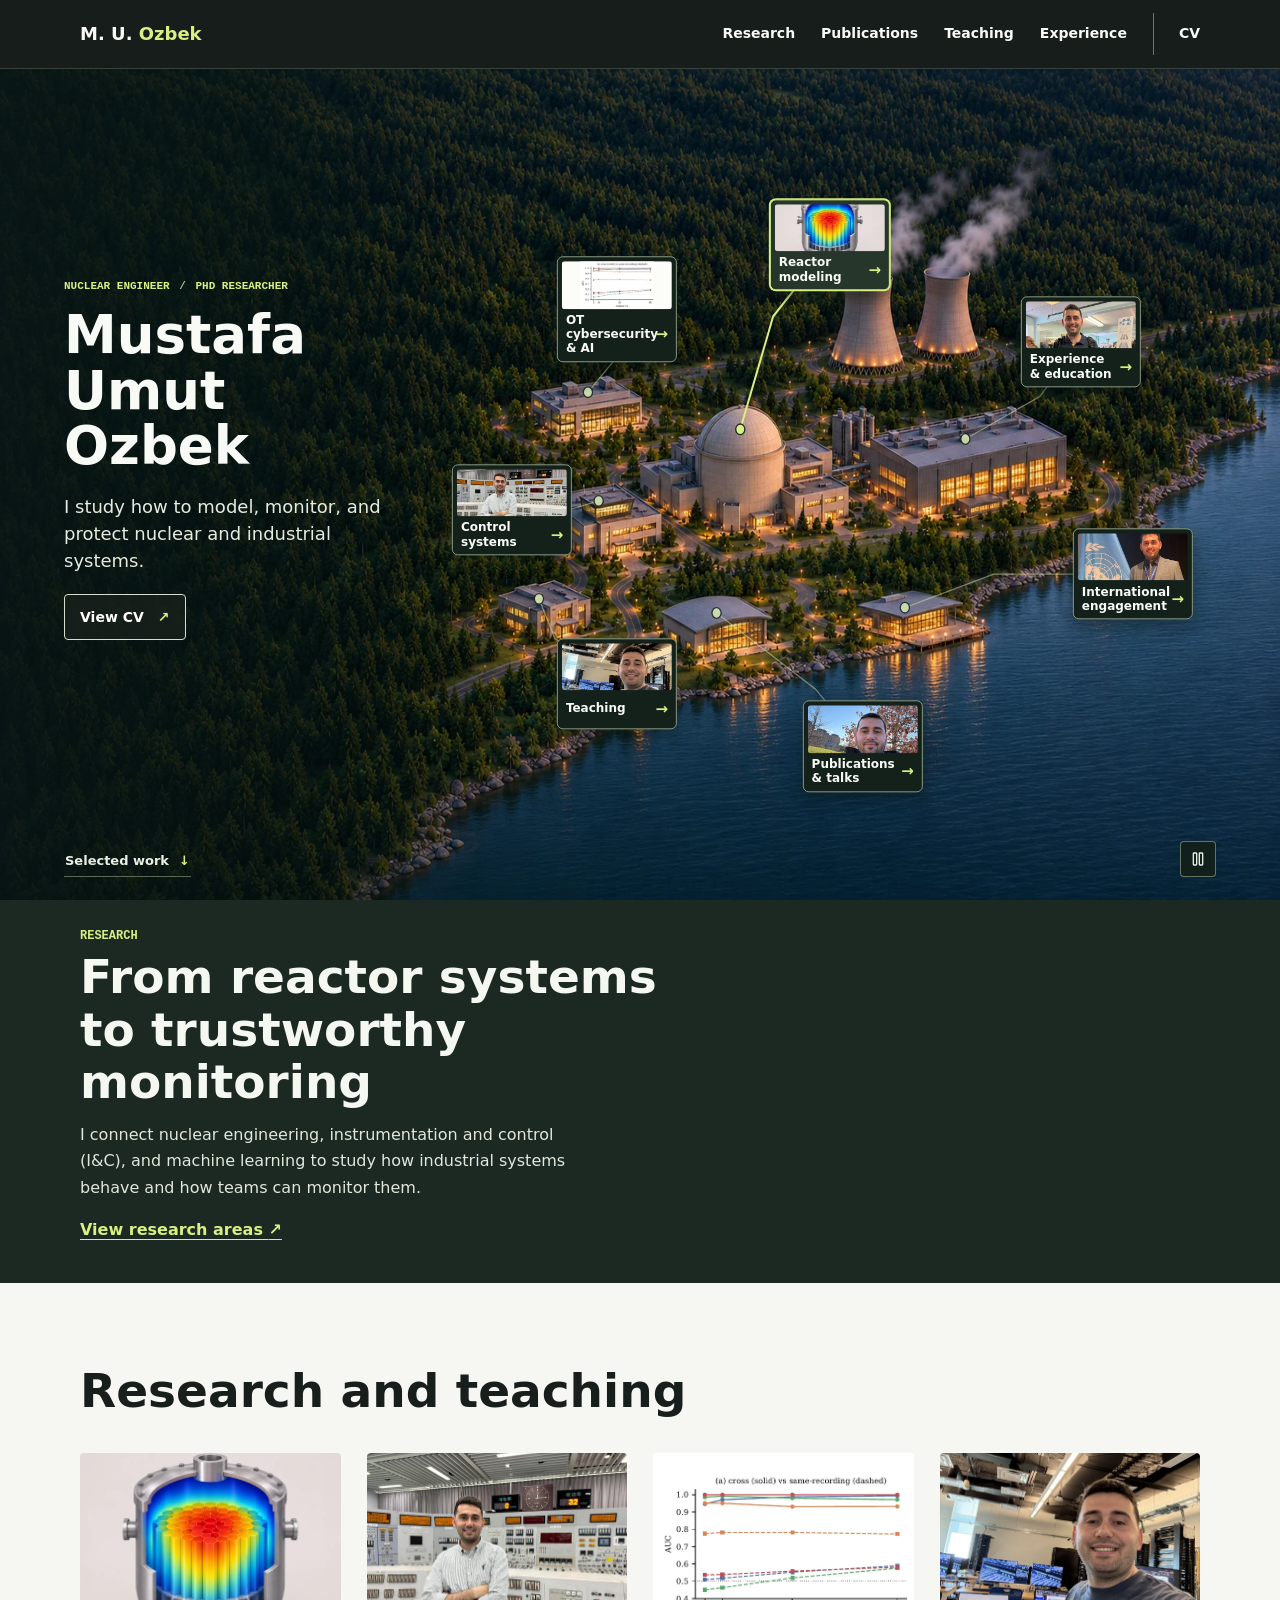
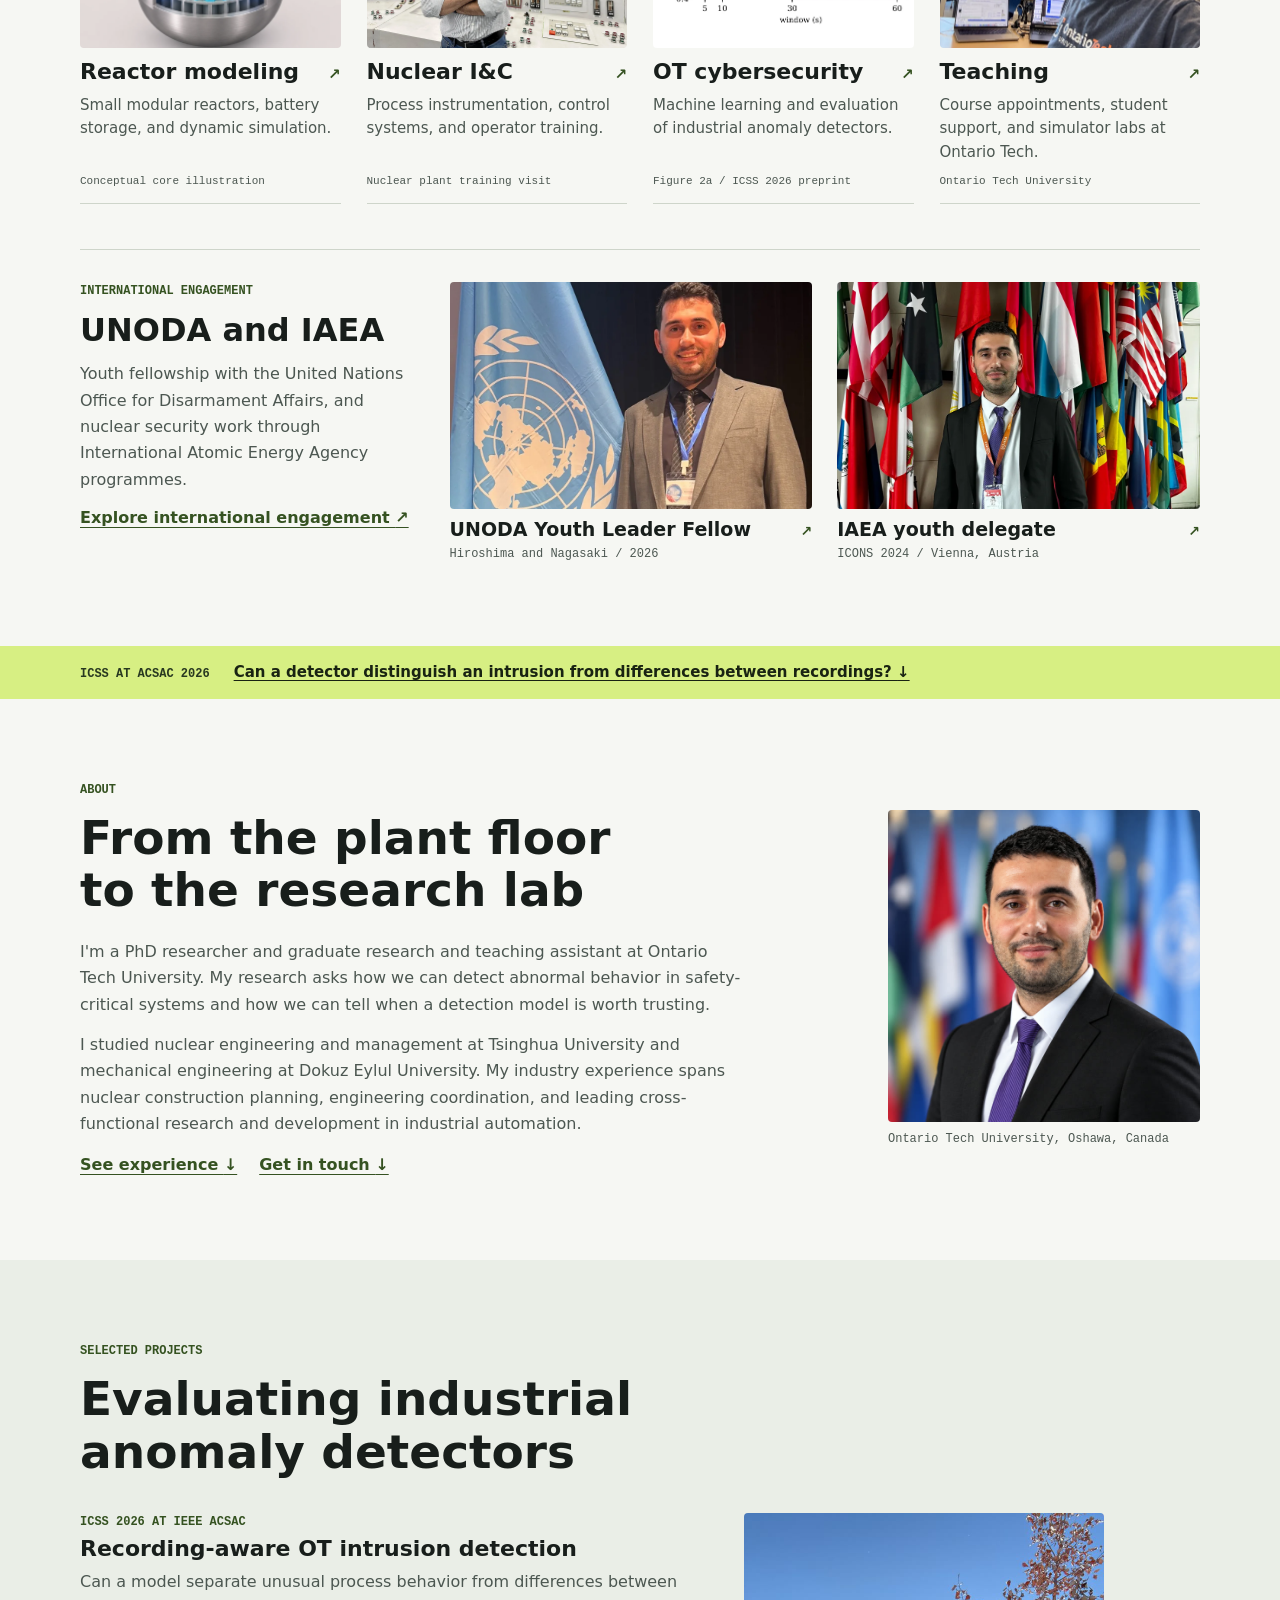
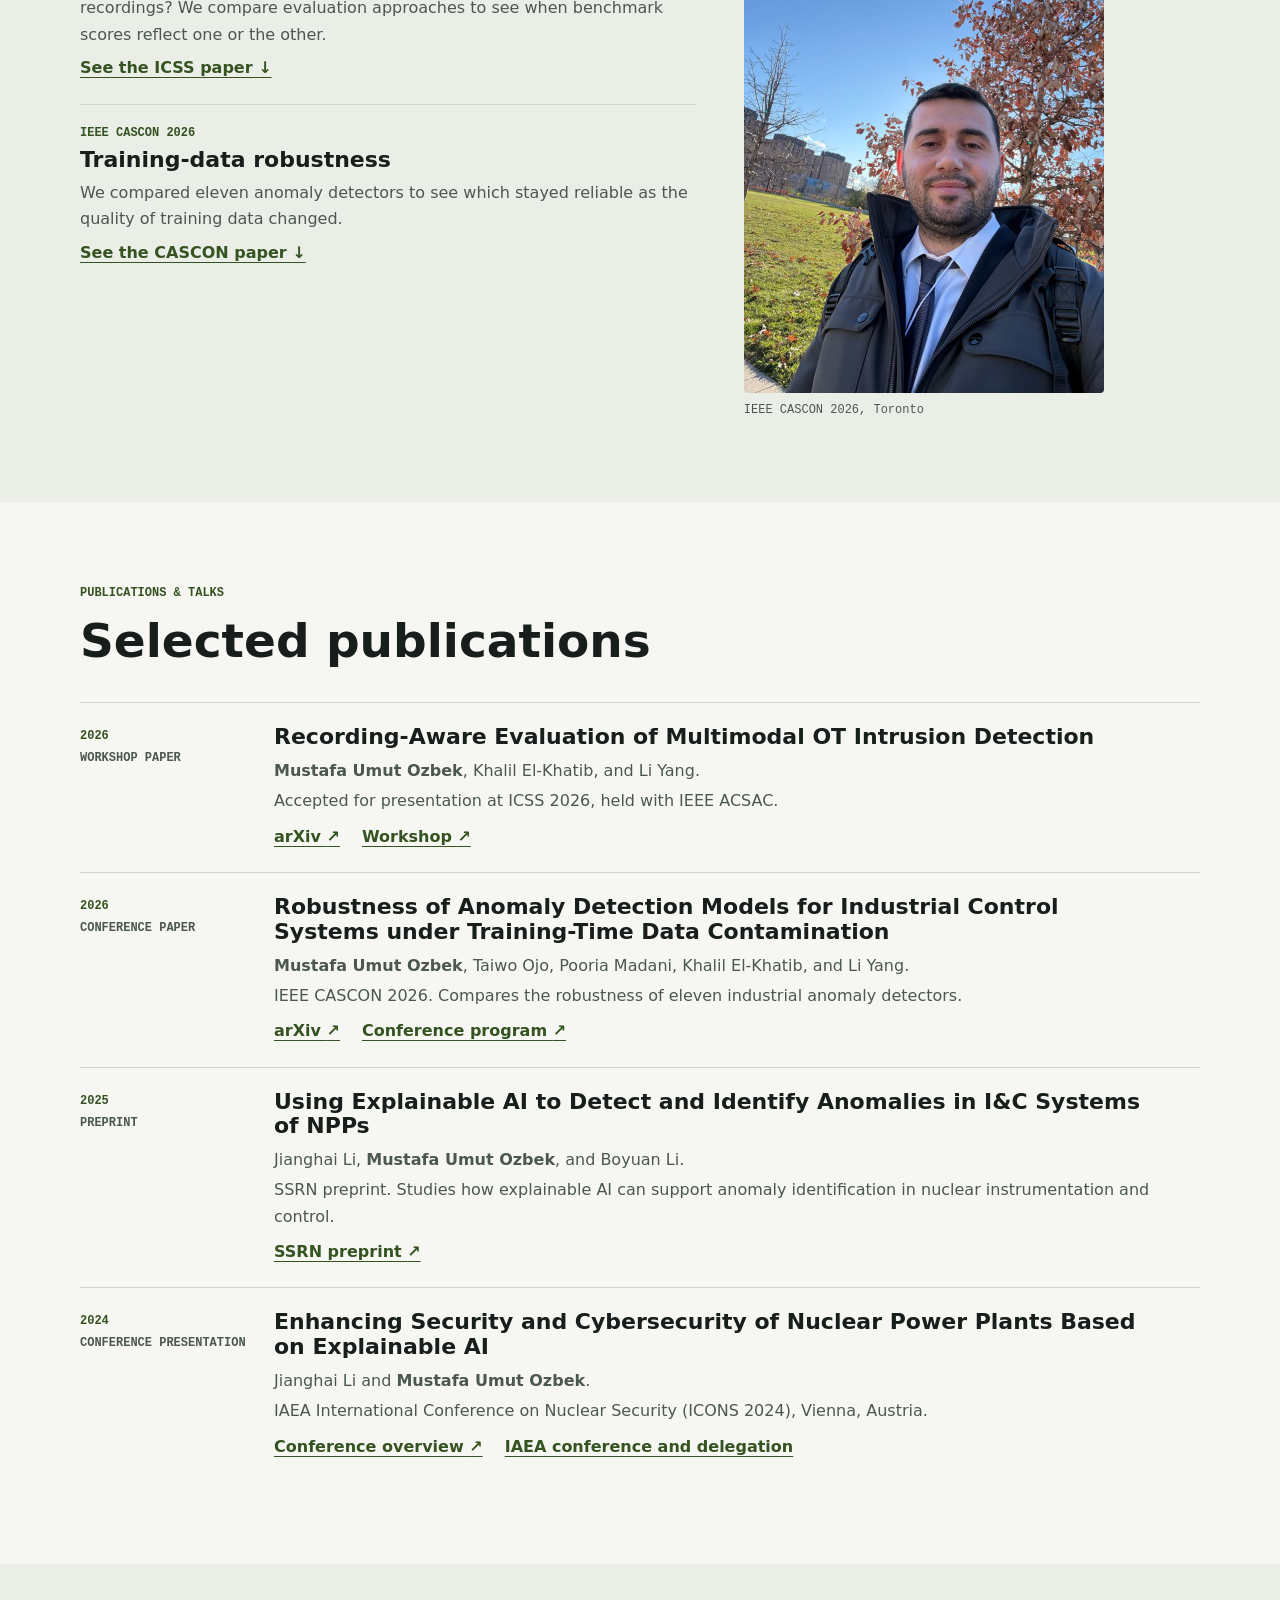
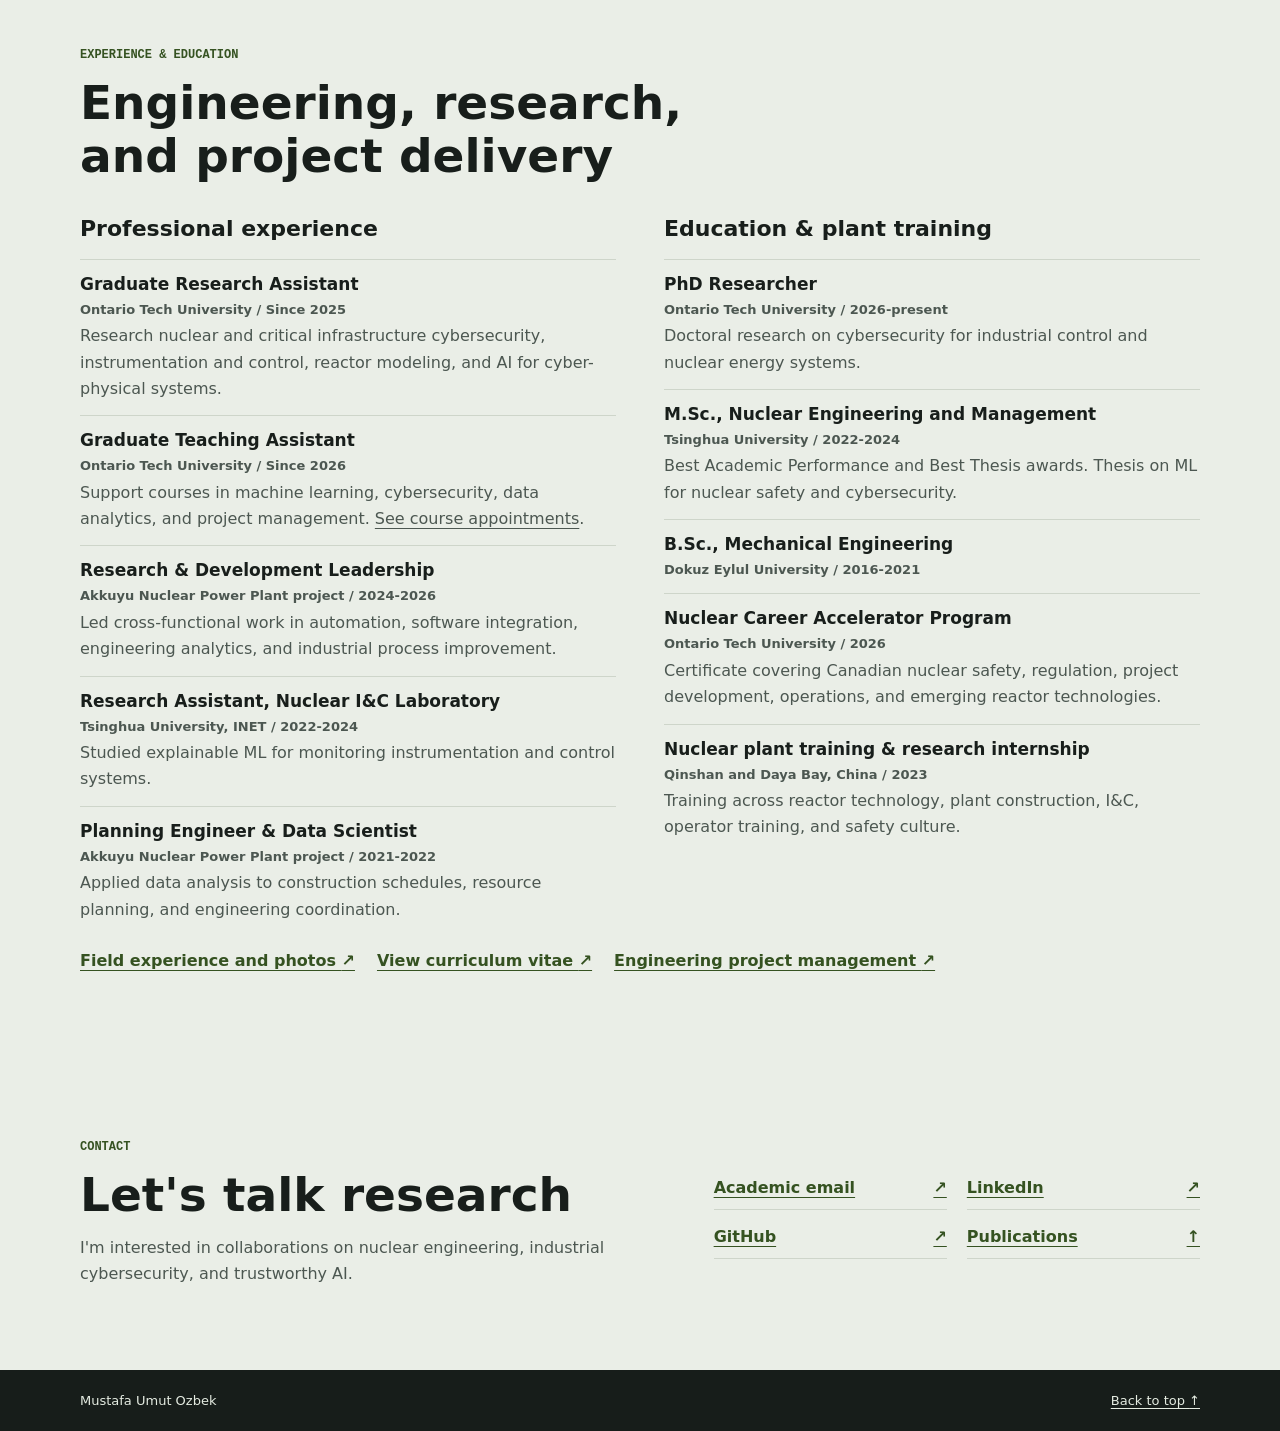
==== commit b7b543fd: "Orbit desktop campus cards with hover and keyboard pause" ====
--- a/index.html
+++ b/index.html
@@ -16,8 +16,8 @@
   <link rel="canonical" href="https://mumutozbek.github.io/">
   <link rel="icon" href="./assets/portrait.jpg?v=2" type="image/jpeg">
   <link rel="stylesheet" href="./styles.css?v=8">
-  <link rel="stylesheet" href="./campus-map.css?v=2">
-  <script src="./campus-map.js?v=2" defer></script>
+  <link rel="stylesheet" href="./campus-map.css?v=3">
+  <script src="./campus-map.js?v=3" defer></script>
   <script type="application/ld+json">
   {
     "@context": "https://schema.org",
@@ -134,6 +134,15 @@
         </nav>
       </div>
       <a class="campus-next" href="#research">Selected work <span aria-hidden="true">&#8595;</span></a>
+      <!-- Pause and play icons: Lucide, ISC license (assets/lucide-notice.txt). -->
+      <button class="campus-orbit-toggle" type="button" aria-label="Pause card motion" title="Pause card motion" hidden>
+        <svg class="campus-pause-icon" width="16" height="16" viewBox="0 0 24 24" fill="none" stroke="currentColor" stroke-width="2" stroke-linecap="round" stroke-linejoin="round" aria-hidden="true">
+          <rect x="14" y="3" width="5" height="18" rx="1"/><rect x="5" y="3" width="5" height="18" rx="1"/>
+        </svg>
+        <svg class="campus-play-icon" width="16" height="16" viewBox="0 0 24 24" fill="none" stroke="currentColor" stroke-width="2" stroke-linecap="round" stroke-linejoin="round" aria-hidden="true">
+          <path d="M5 5a2 2 0 0 1 3.008-1.728l11.997 6.998a2 2 0 0 1 .003 3.458l-12 7A2 2 0 0 1 5 19z"/>
+        </svg>
+      </button>
     </section>
 
     <section id="research" class="research-lead campus-research" aria-labelledby="research-heading">
--- a/campus-map.css
+++ b/campus-map.css
@@ -43,6 +43,25 @@
 }
 .campus-next:hover { color: var(--accent); border-color: var(--accent); }
 .campus-next span { color: var(--accent); }
+.campus-orbit-toggle {
+  position: absolute;
+  z-index: 4;
+  right: var(--campus-edge);
+  bottom: 23px;
+  display: grid;
+  place-items: center;
+  width: 36px;
+  height: 36px;
+  padding: 0;
+  border: 1px solid #a6b69a91;
+  border-radius: 4px;
+  color: #e9f0e3;
+  background: #14211bef;
+  cursor: pointer;
+}
+.campus-orbit-toggle:hover, .campus-orbit-toggle:focus-visible { color: var(--accent); border-color: var(--accent); }
+.campus-orbit-toggle[hidden], .campus-play-icon, .campus-orbit-toggle.is-paused .campus-pause-icon { display: none; }
+.campus-orbit-toggle.is-paused .campus-play-icon { display: block; }
 
 .campus-world {
   position: absolute;
@@ -72,6 +91,8 @@
 .campus-lines text { display: none; }
 .campus-lines .is-active { opacity: 1; color: var(--accent); }
 .campus-lines .is-active polyline { stroke-width: 2px; }
+.campus-map.has-orbit .campus-lines g:not(.is-active) polyline { opacity: .54; }
+.campus-map.has-orbit.is-inspecting .campus-lines g:not(.is-active) polyline { opacity: .23; }
 .campus-landmarks { z-index: 3; pointer-events: none; }
 .campus-landmark { position: absolute; inset: 0; text-decoration: none; }
 .campus-landmark:focus-visible { outline: none; }
@@ -149,6 +170,9 @@
 }
 @media (min-width: 971px) and (max-height: 710px) {
   .campus-map { --card-art-height: 39px; }
+}
+@media (min-width: 971px) and (max-height: 600px) {
+  .campus-map { --card-art-height: 33px; }
 }
 @media (max-width: 970px) {
   .campus-map { display: flex; flex-direction: column; min-height: calc(100svh - var(--header-height)); }
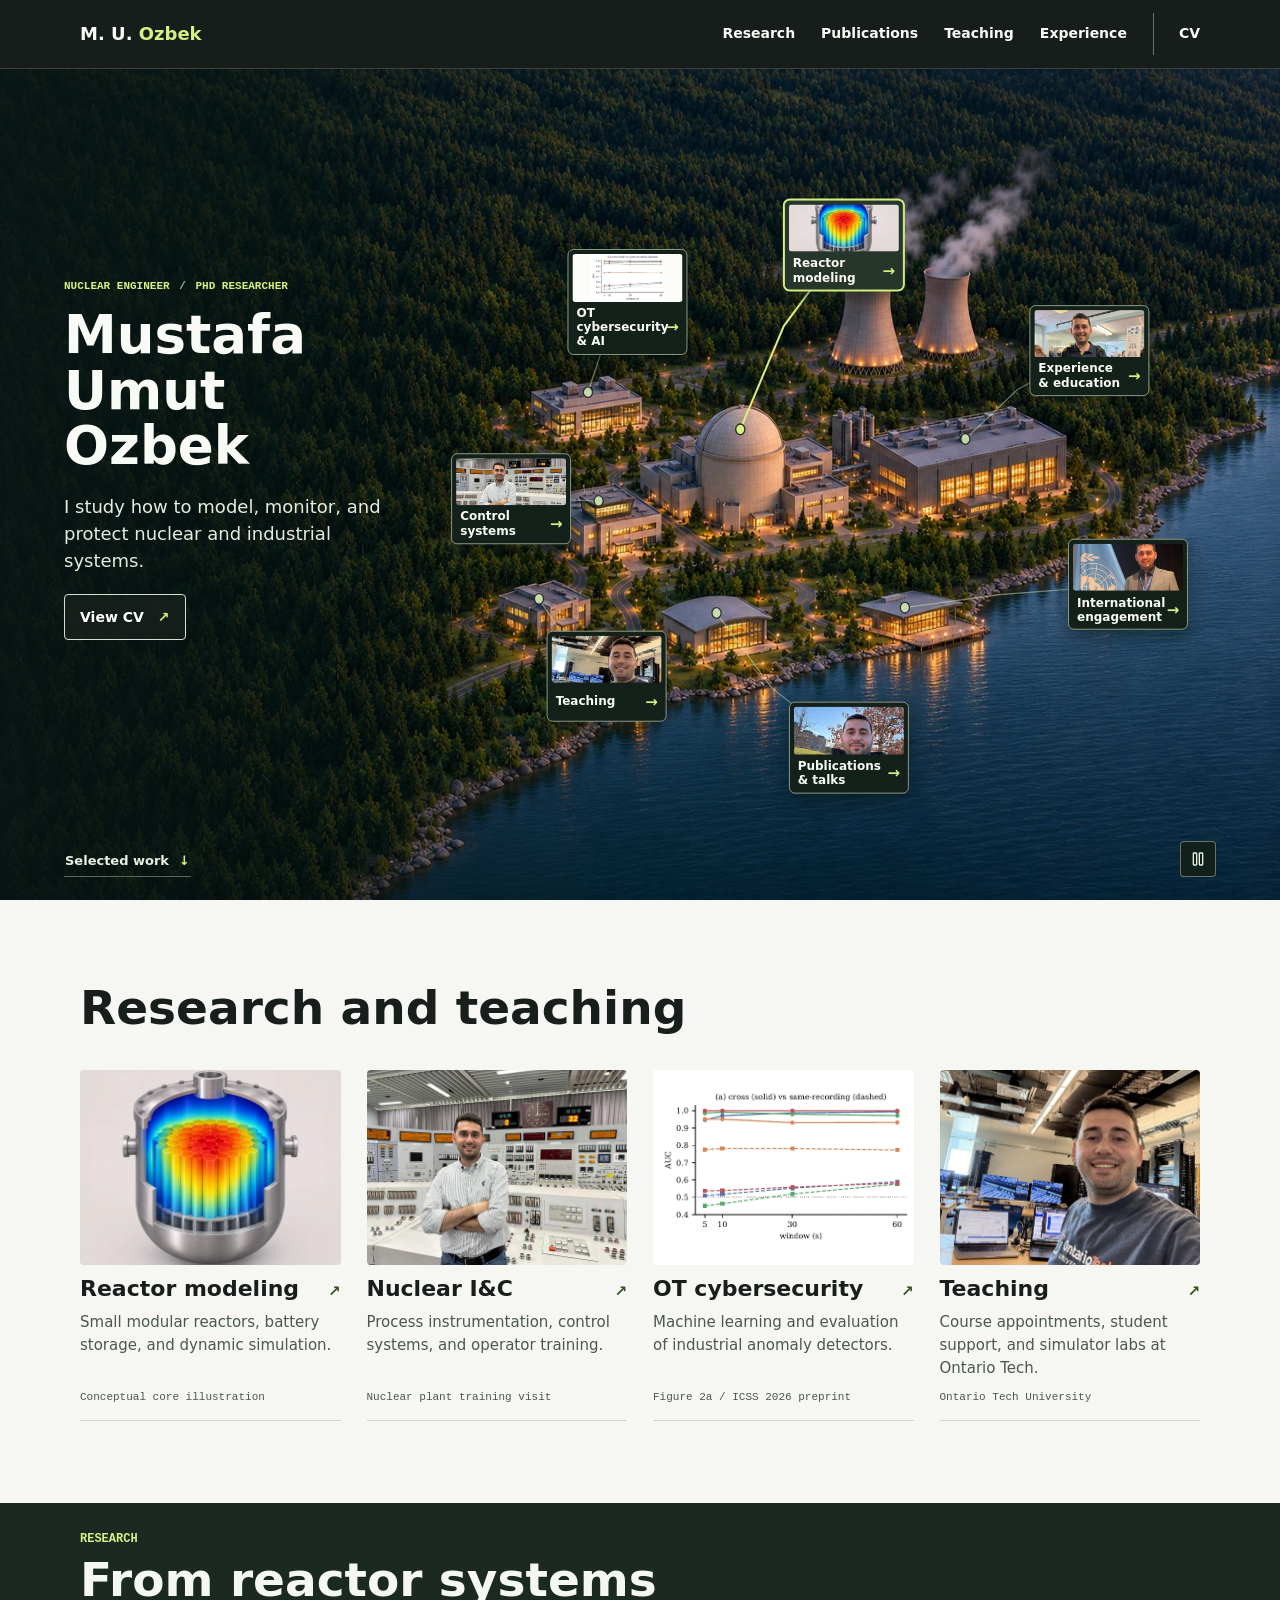
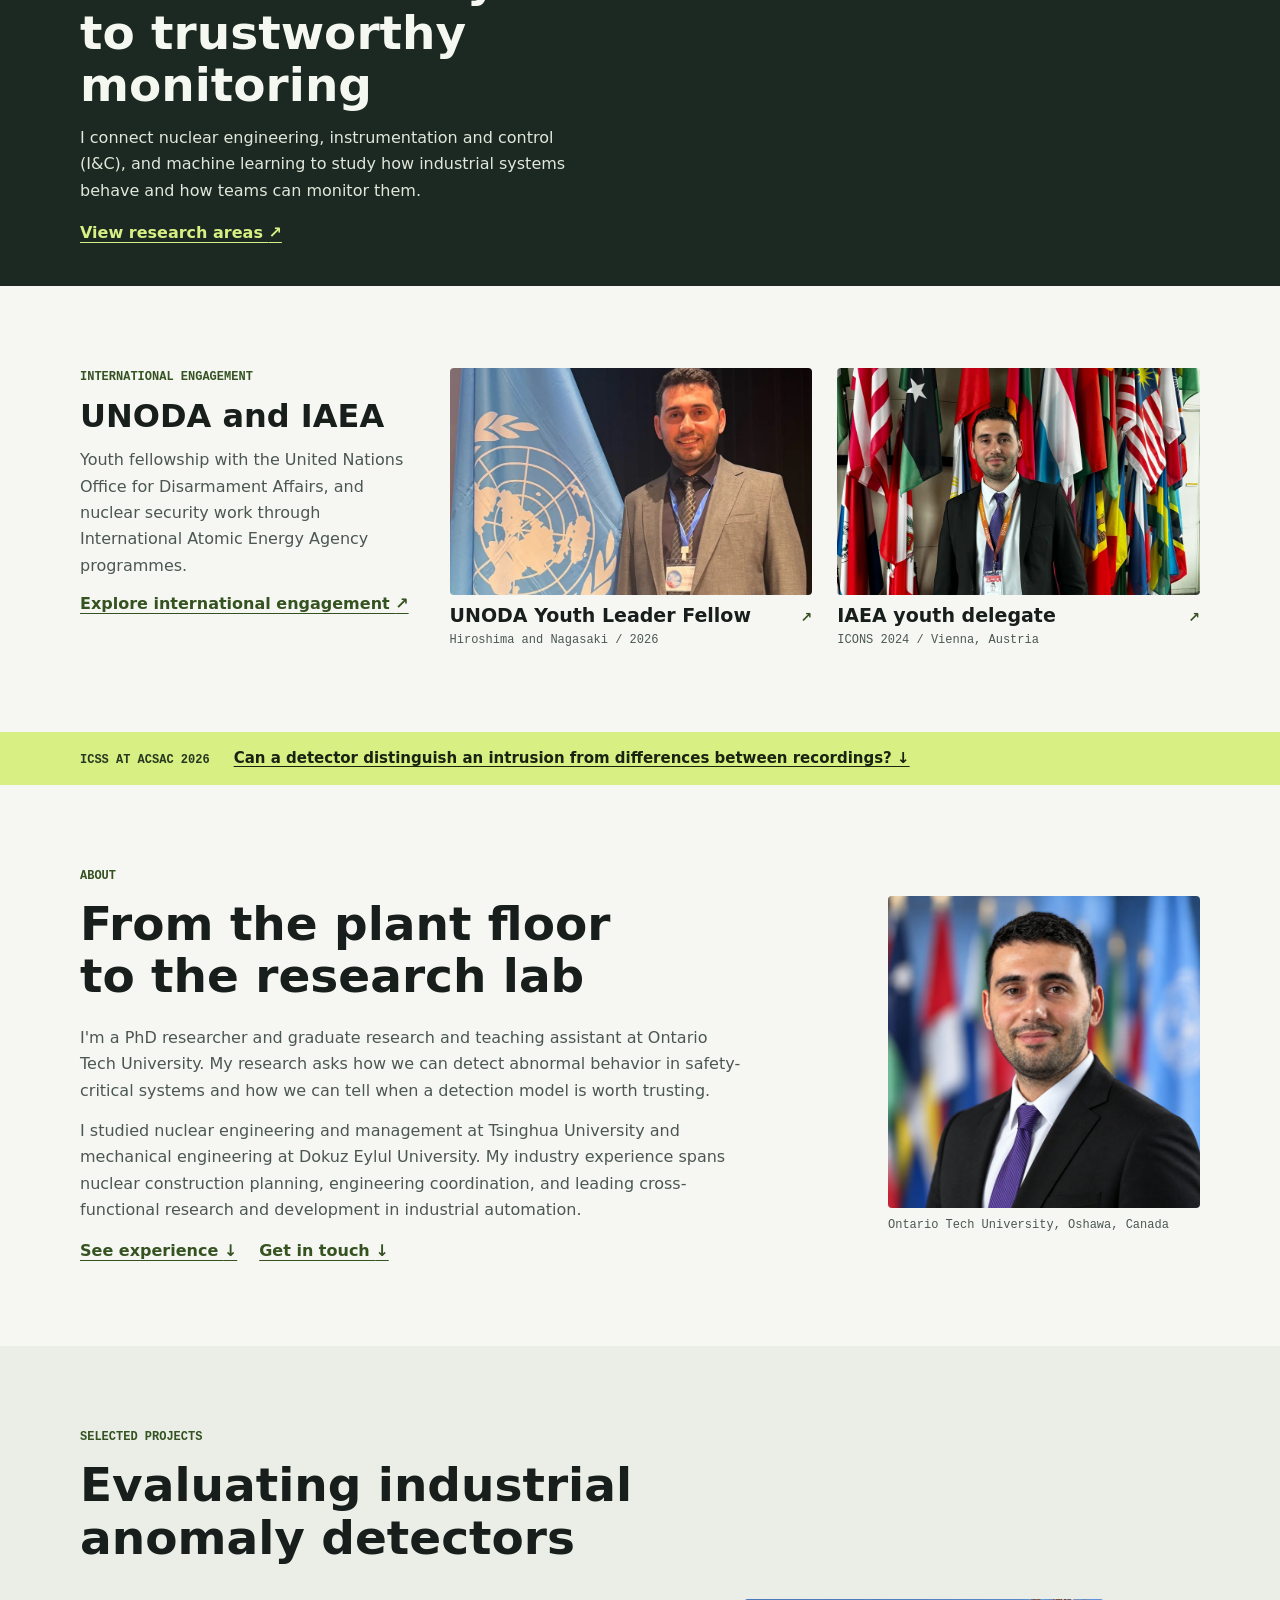
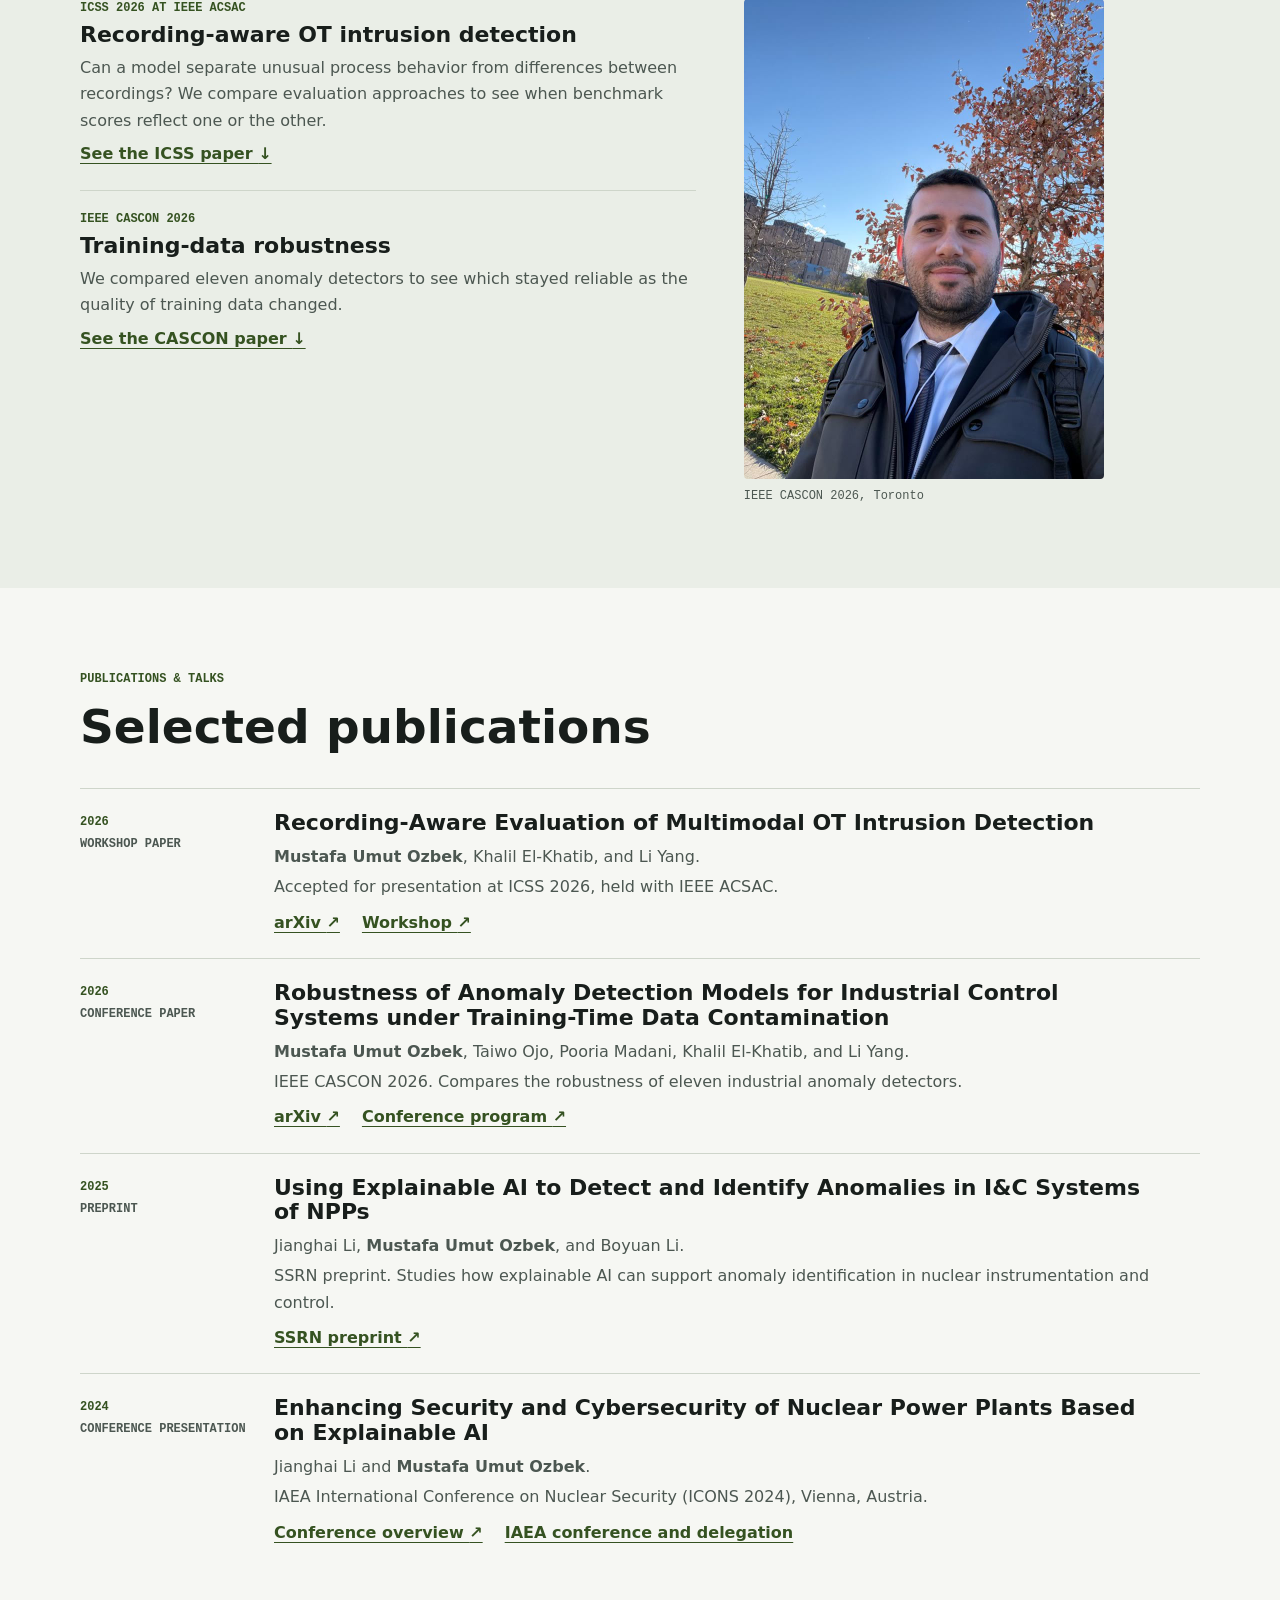
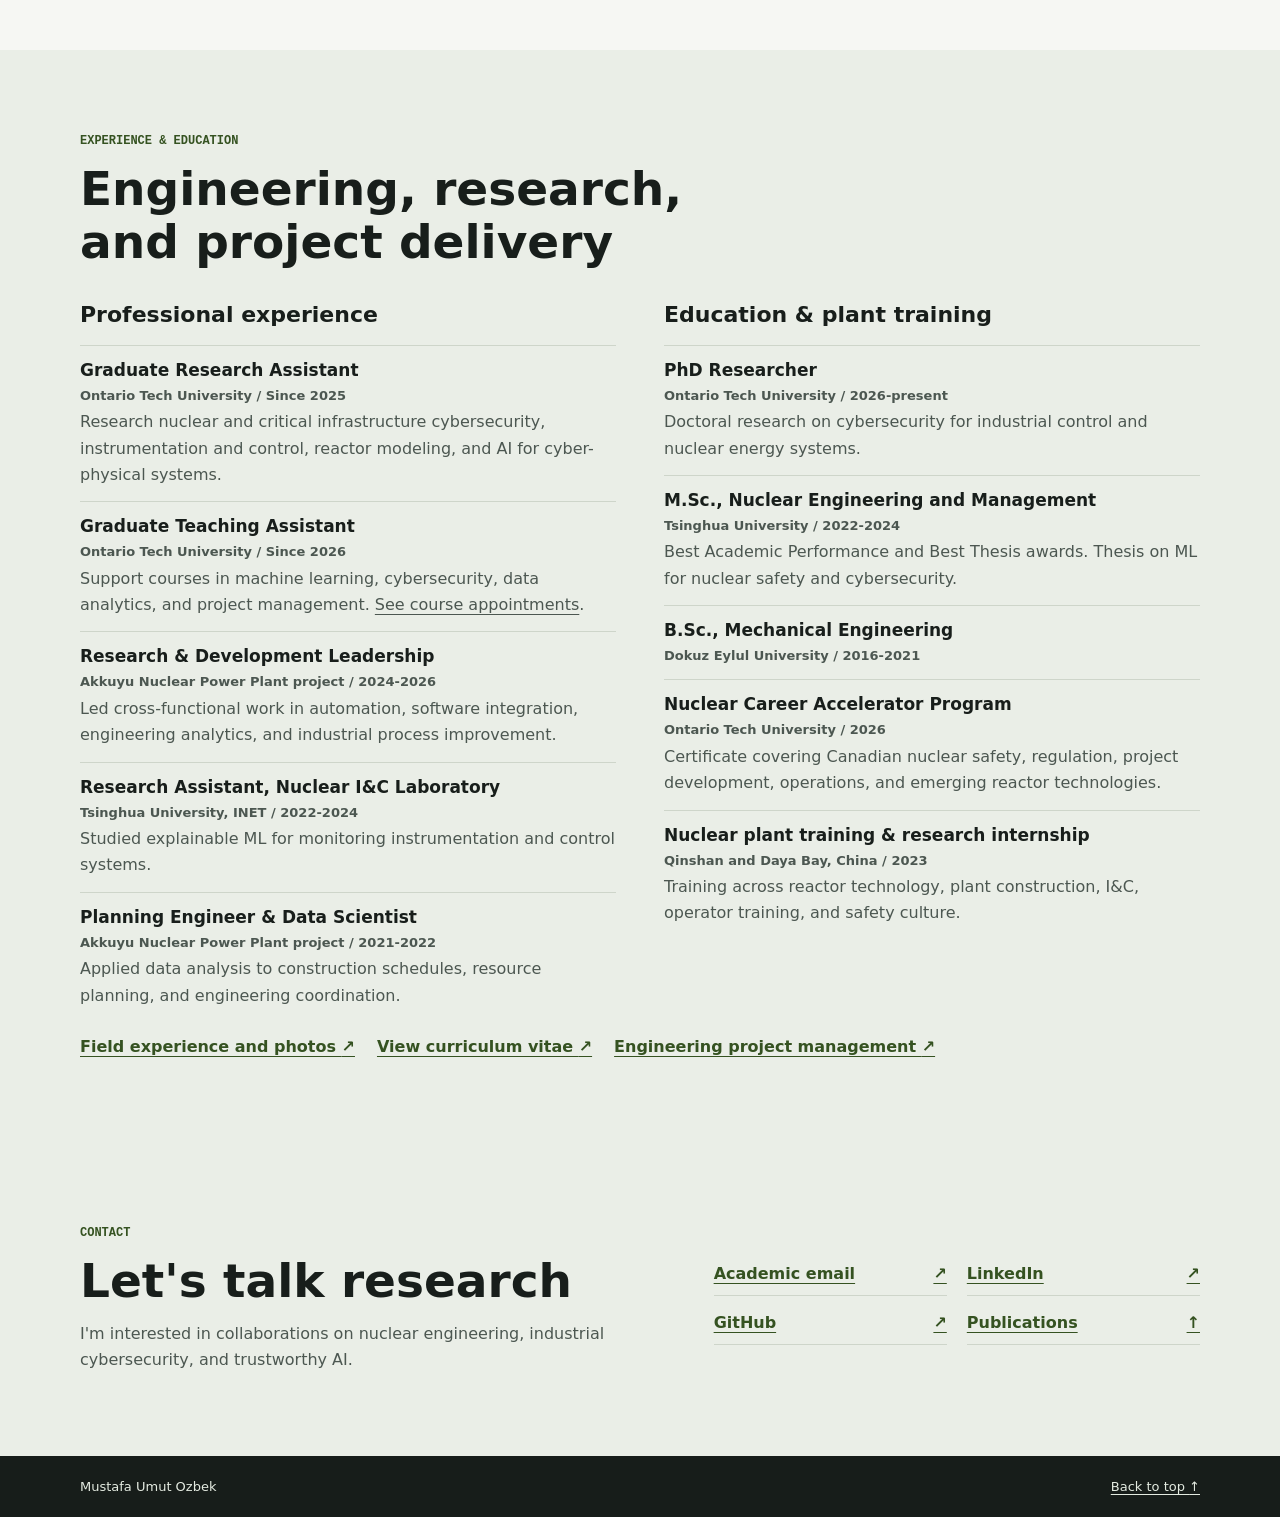
==== commit 28398abb: "Reorder the research overview and smooth page transitions" ====
--- a/index.html
+++ b/index.html
@@ -15,7 +15,7 @@
   <meta name="twitter:card" content="summary">
   <link rel="canonical" href="https://mumutozbek.github.io/">
   <link rel="icon" href="./assets/portrait.jpg?v=2" type="image/jpeg">
-  <link rel="stylesheet" href="./styles.css?v=8">
+  <link rel="stylesheet" href="./styles.css?v=9">
   <link rel="stylesheet" href="./campus-map.css?v=3">
   <script src="./campus-map.js?v=3" defer></script>
   <script type="application/ld+json">
@@ -133,7 +133,7 @@
           </a>
         </nav>
       </div>
-      <a class="campus-next" href="#research">Selected work <span aria-hidden="true">&#8595;</span></a>
+      <a class="campus-next" href="#selected-work">Selected work <span aria-hidden="true">&#8595;</span></a>
       <!-- Pause and play icons: Lucide, ISC license (assets/lucide-notice.txt). -->
       <button class="campus-orbit-toggle" type="button" aria-label="Pause card motion" title="Pause card motion" hidden>
         <svg class="campus-pause-icon" width="16" height="16" viewBox="0 0 24 24" fill="none" stroke="currentColor" stroke-width="2" stroke-linecap="round" stroke-linejoin="round" aria-hidden="true">
@@ -145,16 +145,7 @@
       </button>
     </section>
 
-    <section id="research" class="research-lead campus-research" aria-labelledby="research-heading">
-      <div class="wrap research-lead-inner">
-        <p class="eyebrow">Research</p>
-        <h2 id="research-heading">From reactor systems to trustworthy monitoring</h2>
-        <p>I connect nuclear engineering, instrumentation and control (I&amp;C), and machine learning to study how industrial systems behave and how teams can monitor them.</p>
-        <a href="./research.html">View research areas <span aria-hidden="true">&#8599;</span></a>
-      </div>
-    </section>
-
-    <section class="section academic-index" aria-labelledby="academic-index-heading">
+    <section id="selected-work" class="section academic-index" aria-labelledby="academic-index-heading" tabindex="-1">
       <div class="wrap">
         <h2 id="academic-index-heading">Research and teaching</h2>
         <div class="academic-links">
@@ -183,25 +174,35 @@
             <span class="academic-source">Ontario Tech University</span>
           </a>
         </div>
-        <section id="engagement" class="engagement-spotlight map-destination" aria-labelledby="engagement-heading" tabindex="-1">
-          <div class="engagement-intro">
-            <p class="eyebrow">International engagement</p>
-            <h2 id="engagement-heading">UNODA and IAEA</h2>
-            <p>Youth fellowship with the United Nations Office for Disarmament Affairs, and nuclear security work through International Atomic Energy Agency programmes.</p>
-            <p class="text-links"><a href="./international-engagement.html">Explore international engagement <span aria-hidden="true">&#8599;</span></a></p>
-          </div>
-          <a class="engagement-link" href="./international-engagement.html#unoda">
-            <img class="unoda-photo" src="./assets/unoda-youth-leader.webp" width="950" height="950" alt="Mustafa Umut Ozbek standing next to a United Nations flag during the UNODA Youth Leader Fund study visit" loading="lazy">
-            <h3>UNODA Youth Leader Fellow <span aria-hidden="true">&#8599;</span></h3>
-            <p>Hiroshima and Nagasaki / 2026</p>
-          </a>
-          <a class="engagement-link" href="./international-engagement.html#iaea">
-            <img class="iaea-photo" src="./assets/iaea-icons-2024.webp" width="950" height="1267" alt="Mustafa Umut Ozbek in front of national flags at IAEA headquarters during ICONS 2024" loading="lazy">
-            <h3>IAEA youth delegate <span aria-hidden="true">&#8599;</span></h3>
-            <p>ICONS 2024 / Vienna, Austria</p>
-          </a>
-        </section>
-      </div>
+      </div>
+    </section>
+
+    <section id="research" class="research-lead campus-research" aria-labelledby="research-heading">
+      <div class="wrap research-lead-inner">
+        <p class="eyebrow">Research</p>
+        <h2 id="research-heading">From reactor systems to trustworthy monitoring</h2>
+        <p>I connect nuclear engineering, instrumentation and control (I&amp;C), and machine learning to study how industrial systems behave and how teams can monitor them.</p>
+        <a href="./research.html">View research areas <span aria-hidden="true">&#8599;</span></a>
+      </div>
+    </section>
+
+    <section id="engagement" class="section wrap engagement-spotlight map-destination" aria-labelledby="engagement-heading" tabindex="-1">
+      <div class="engagement-intro">
+        <p class="eyebrow">International engagement</p>
+        <h2 id="engagement-heading">UNODA and IAEA</h2>
+        <p>Youth fellowship with the United Nations Office for Disarmament Affairs, and nuclear security work through International Atomic Energy Agency programmes.</p>
+        <p class="text-links"><a href="./international-engagement.html">Explore international engagement <span aria-hidden="true">&#8599;</span></a></p>
+      </div>
+      <a class="engagement-link" href="./international-engagement.html#unoda">
+        <img class="unoda-photo" src="./assets/unoda-youth-leader.webp" width="950" height="950" alt="Mustafa Umut Ozbek standing next to a United Nations flag during the UNODA Youth Leader Fund study visit" loading="lazy">
+        <h3>UNODA Youth Leader Fellow <span aria-hidden="true">&#8599;</span></h3>
+        <p>Hiroshima and Nagasaki / 2026</p>
+      </a>
+      <a class="engagement-link" href="./international-engagement.html#iaea">
+        <img class="iaea-photo" src="./assets/iaea-icons-2024.webp" width="950" height="1267" alt="Mustafa Umut Ozbek in front of national flags at IAEA headquarters during ICONS 2024" loading="lazy">
+        <h3>IAEA youth delegate <span aria-hidden="true">&#8599;</span></h3>
+        <p>ICONS 2024 / Vienna, Austria</p>
+      </a>
     </section>
 
     <aside class="update-band" aria-label="Featured publication">
--- a/styles.css
+++ b/styles.css
@@ -1,3 +1,5 @@
+@view-transition { navigation: auto; }
+
 :root {
   color-scheme: light;
   --ink: #181e1b;
@@ -97,7 +99,7 @@
 .academic-cover.academic-plot { object-fit: contain; background: #fff; padding-inline: 5px; }
 .academic-teaching-photo { object-position: center 68%; }
 .academic-source { color: var(--muted); font: 11px/1.5 var(--mono); }
-.engagement-spotlight { display: grid; grid-template-columns: minmax(0, .95fr) repeat(2, minmax(0, 1fr)); gap: 25px; align-items: start; margin-top: 45px; padding-top: 32px; border-top: 1px solid var(--line); }
+.engagement-spotlight { display: grid; grid-template-columns: minmax(0, .95fr) repeat(2, minmax(0, 1fr)); gap: 25px; align-items: start; }
 .engagement-spotlight h2 { margin-bottom: 12px; font-size: 32px; }
 .engagement-intro > p:not(.eyebrow) { max-width: 37ch; }
 .engagement-link { display: block; text-decoration: none; }
@@ -177,22 +179,23 @@
 .footer-inner { display: flex; flex-wrap: wrap; justify-content: space-between; gap: 10px; padding-block: 20px; font-size: 13px; }
 
 @media (prefers-reduced-motion: no-preference) {
-  @view-transition { navigation: auto; }
-
   html { scroll-behavior: smooth; }
   .opening-media .hero-image { transform: scale(calc(1 + .17 * var(--chapter-progress))); }
   .opening-media::after { opacity: calc(.14 + .57 * var(--chapter-progress)); }
   .research-lead-inner { position: sticky; top: calc(var(--header-height) + min(16svh, 130px)); }
   .site-header { view-transition-name: portfolio-header; }
-  ::view-transition-group(root), ::view-transition-group(portfolio-header) { animation-duration: 240ms; }
-  ::view-transition-image-pair(root) { background: var(--paper); }
-  ::view-transition-old(root) { animation: none; opacity: 0; }
-  ::view-transition-new(root) { animation: page-arrival 200ms ease-out both; mix-blend-mode: normal; }
-}
-
-@keyframes page-arrival { from { opacity: .6; } to { opacity: 1; } }
+  ::view-transition-group(root), ::view-transition-group(portfolio-header) { animation-duration: 220ms; }
+  ::view-transition-old(root) { animation: none; mix-blend-mode: normal; }
+  ::view-transition-new(root) { animation: page-arrival 220ms ease-out both; mix-blend-mode: normal; }
+  ::view-transition-old(portfolio-header) { animation: none; opacity: 0; }
+  ::view-transition-new(portfolio-header) { animation: none; }
+}
+
+@keyframes page-arrival { from { opacity: 0; } to { opacity: 1; } }
 
 @media (prefers-reduced-motion: reduce) {
+  @view-transition { navigation: none; }
+
   .opening-media { position: static; }
   .research-lead { min-height: 0; }
   ::view-transition-group(*), ::view-transition-old(*), ::view-transition-new(*) { animation: none; }
@@ -242,7 +245,7 @@
   .academic-links { gap: 21px 15px; }
   .academic-links h3 { font-size: 17px; }
   .academic-links p { font-size: 14px; }
-  .engagement-spotlight { gap: 16px; margin-top: 30px; padding-top: 23px; }
+  .engagement-spotlight { gap: 16px; }
   .engagement-spotlight h2 { margin-bottom: 9px; font-size: 25px; }
   .engagement-link h3 { font-size: 16px; }
   .engagement-link img { aspect-ratio: 4 / 3; }
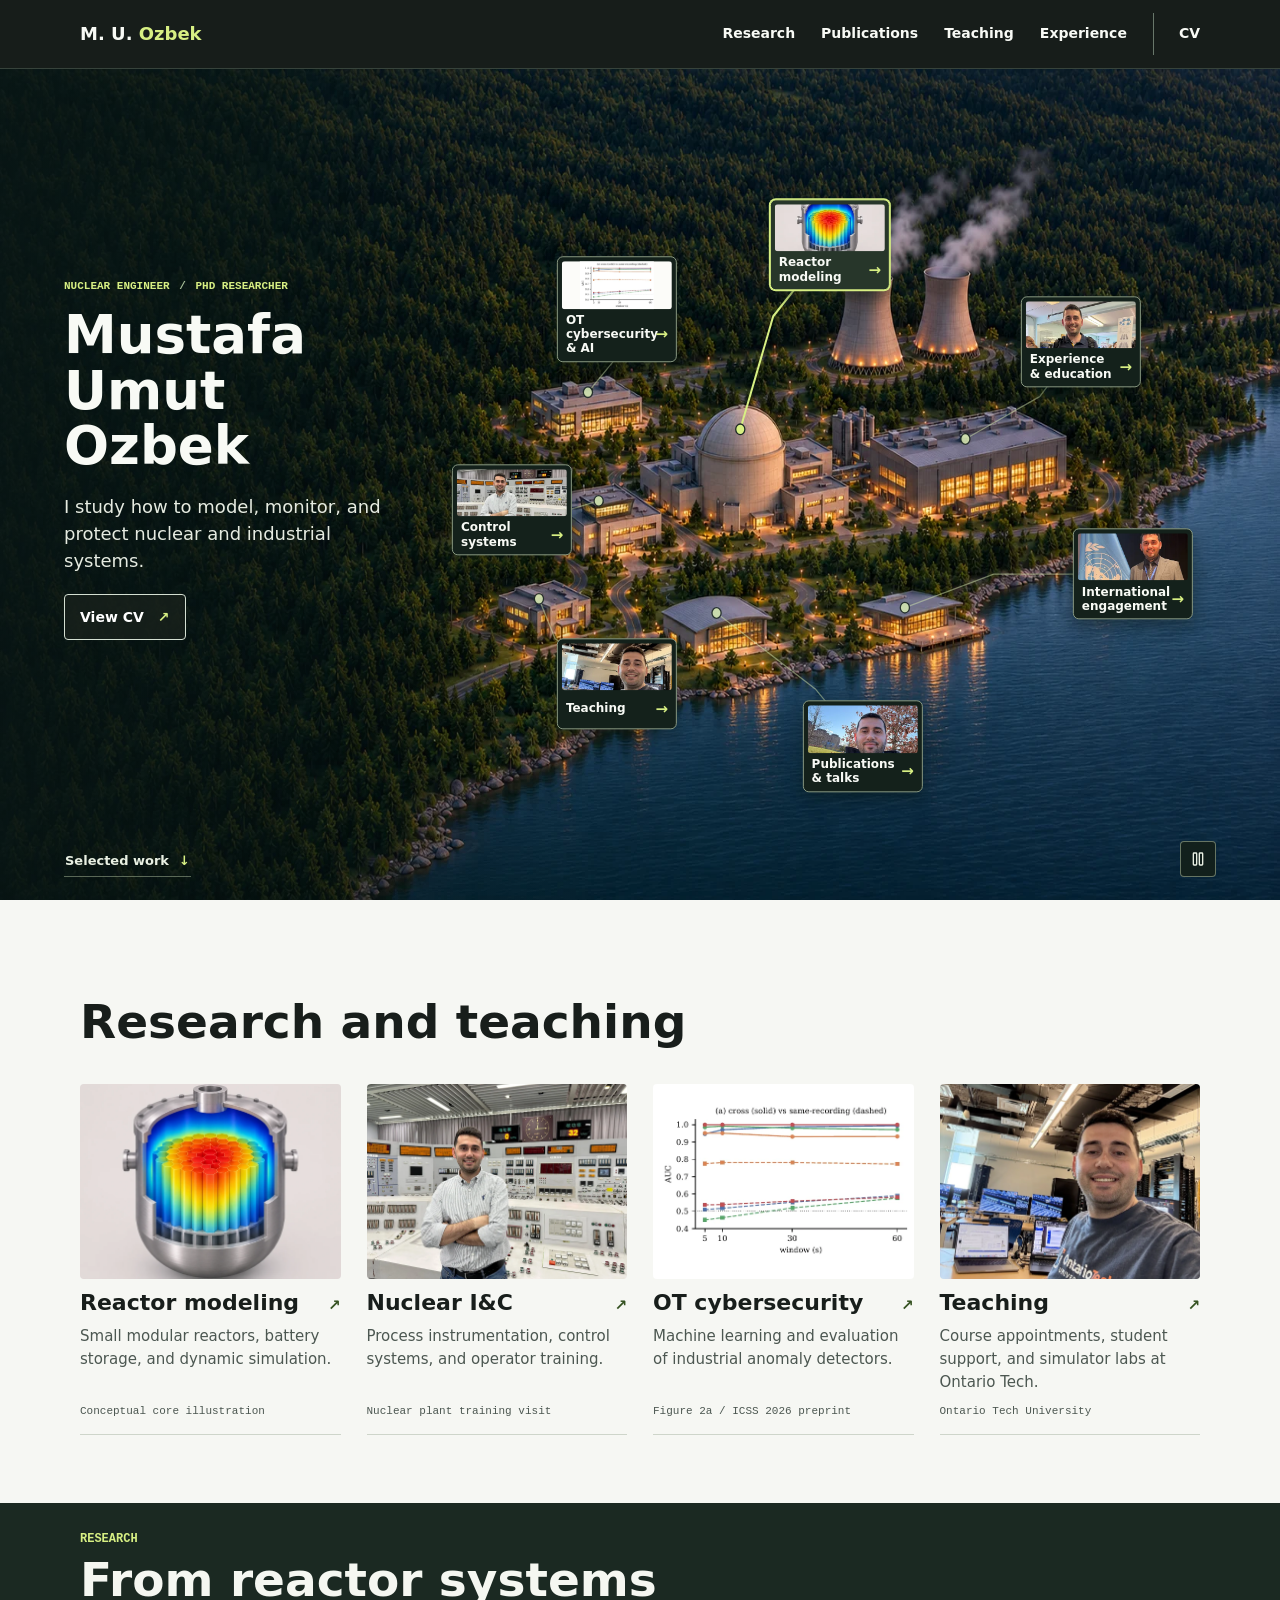
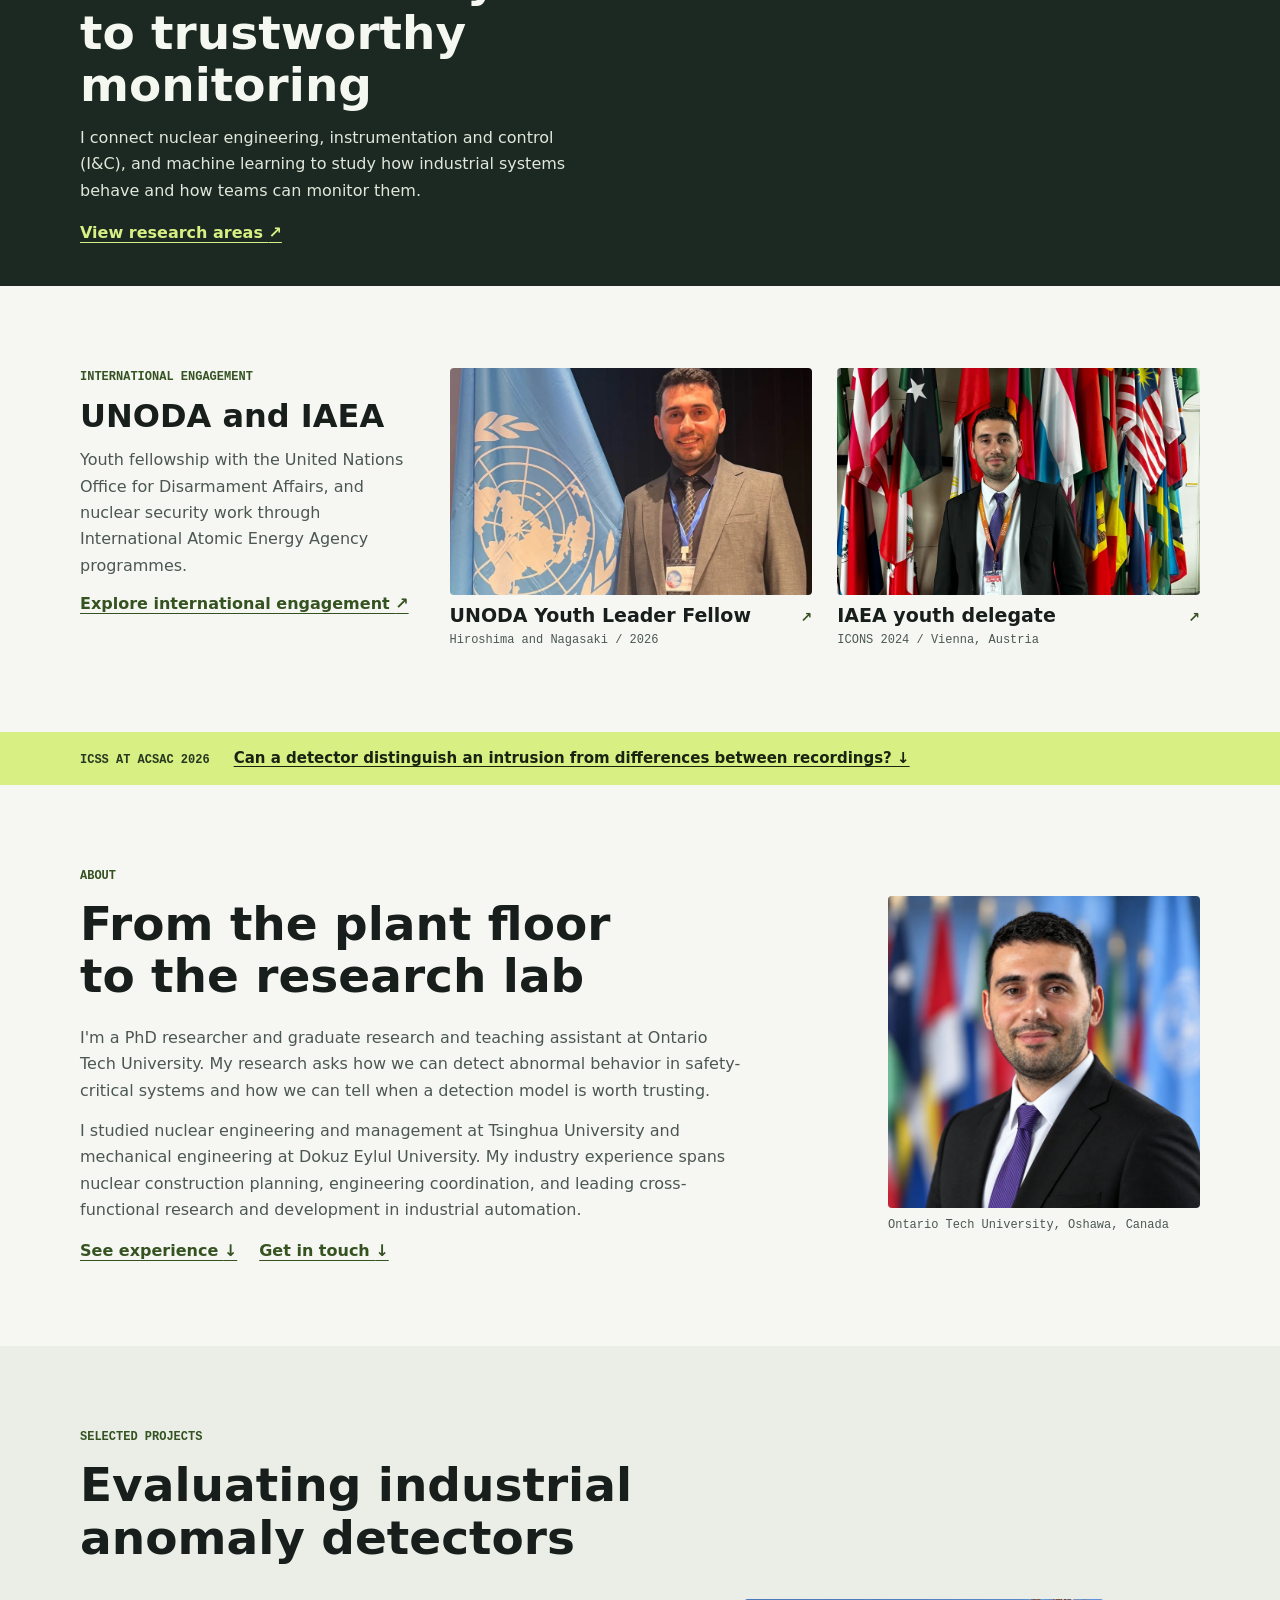
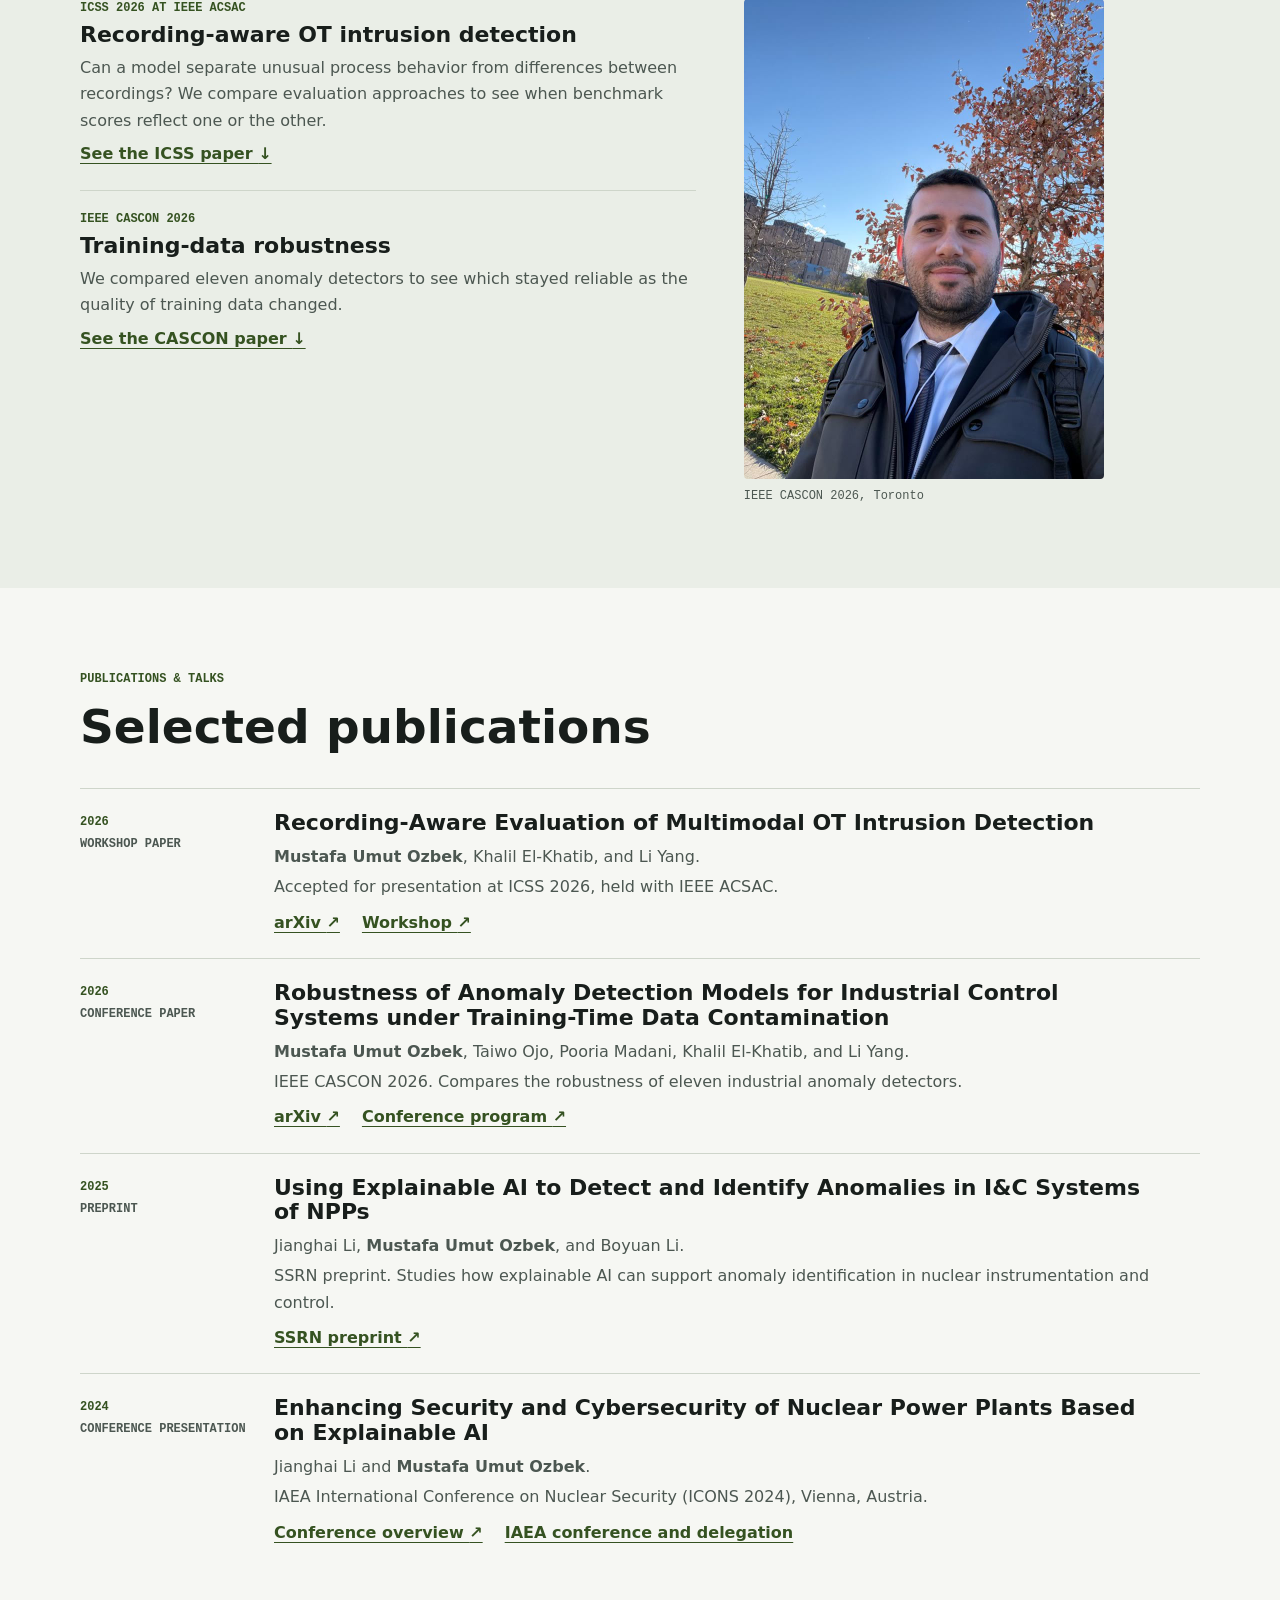
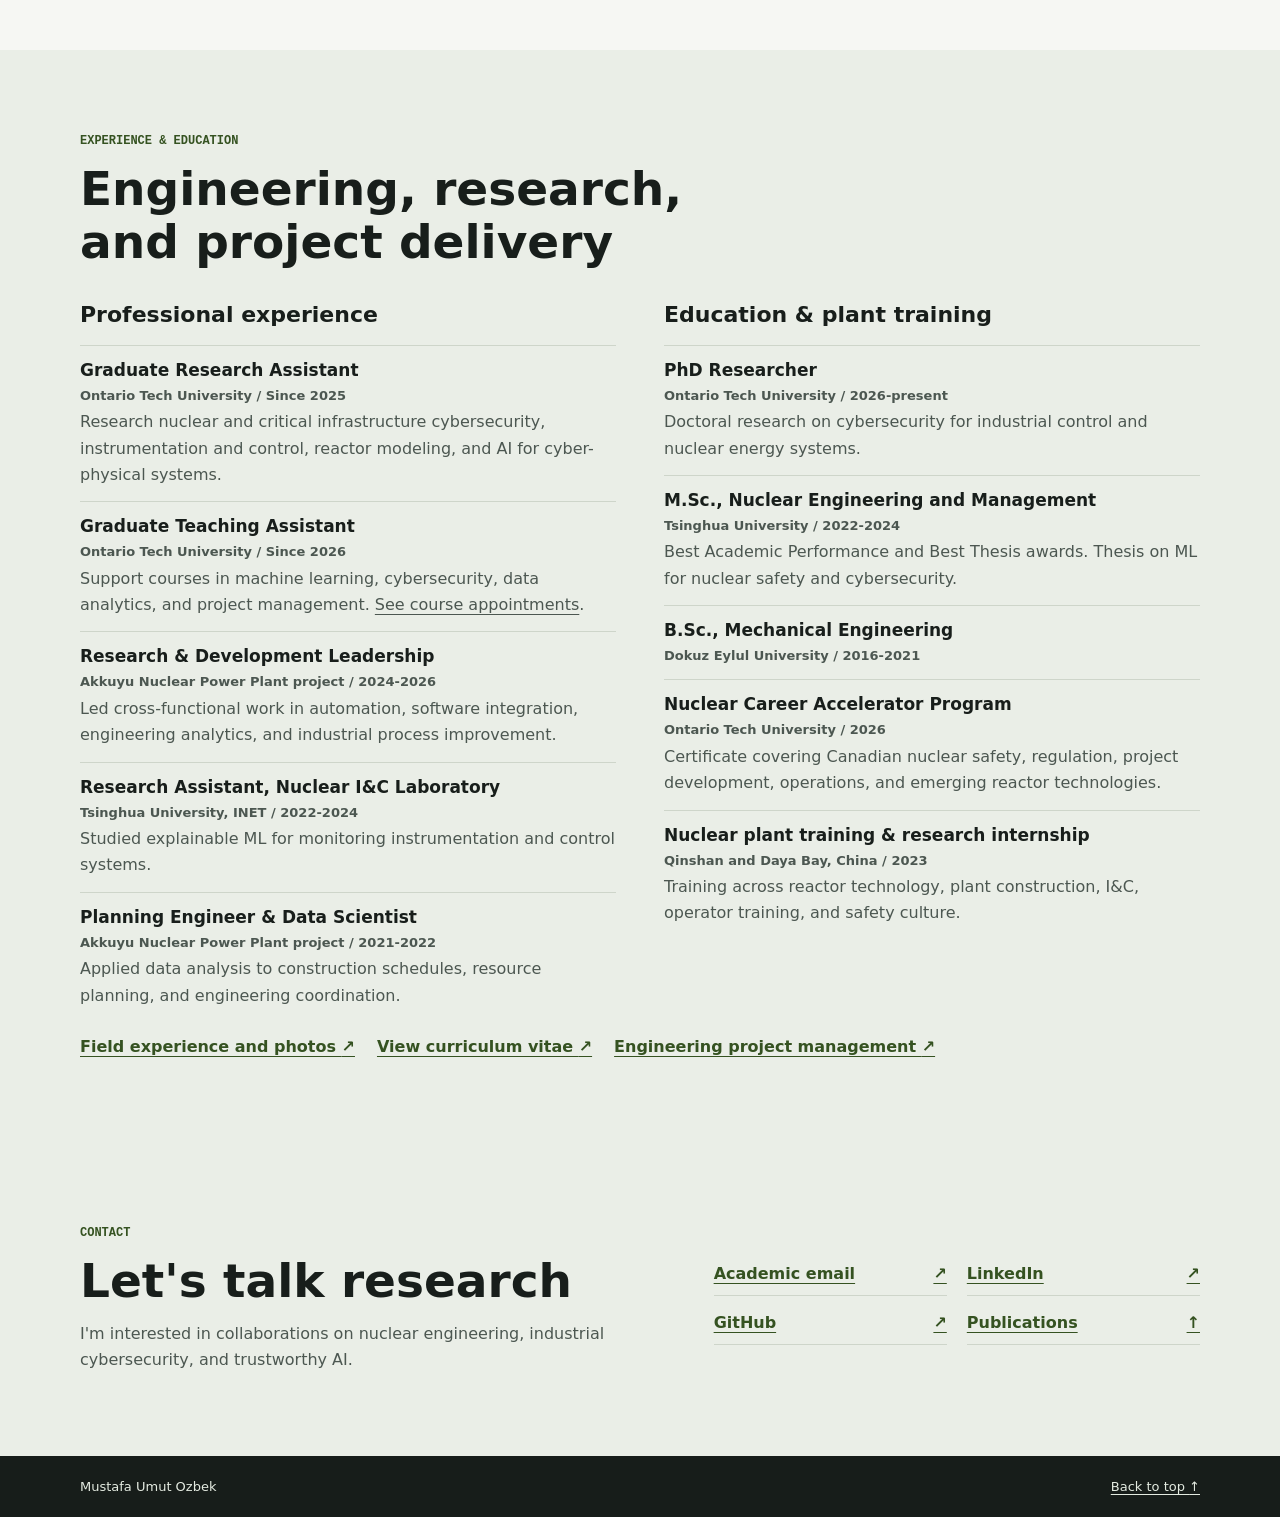
==== commit f85f2985: "Reveal research over the campus as visitors scroll" ====
--- a/index.html
+++ b/index.html
@@ -16,8 +16,9 @@
   <link rel="canonical" href="https://mumutozbek.github.io/">
   <link rel="icon" href="./assets/portrait.jpg?v=2" type="image/jpeg">
   <link rel="stylesheet" href="./styles.css?v=9">
-  <link rel="stylesheet" href="./campus-map.css?v=3">
+  <link rel="stylesheet" href="./campus-map.css?v=4">
   <script src="./campus-map.js?v=3" defer></script>
+  <script src="./research-story.js?v=4" defer></script>
   <script type="application/ld+json">
   {
     "@context": "https://schema.org",
@@ -66,116 +67,118 @@
     </div>
   </header>
   <main id="main">
-    <section id="campus" class="campus-map" aria-labelledby="name">
-      <div class="campus-intro">
-        <p class="eyebrow">Nuclear engineer <span aria-hidden="true">/</span> PhD Researcher</p>
-        <h1 id="name">Mustafa Umut<br> Ozbek</h1>
-        <p class="campus-summary">I study how to model, monitor, and protect nuclear and industrial systems.</p>
-        <a class="button button-outline campus-cv" href="./cv.html">View CV <span aria-hidden="true">&#8599;</span></a>
-      </div>
-      <div class="campus-world">
-        <div class="campus-art" aria-hidden="true">
-          <div class="campus-scene">
-            <img class="campus-image" src="./assets/campus-twilight-wide.webp" srcset="./assets/campus-twilight-wide-small.webp 950w, ./assets/campus-twilight-wide.webp 1672w" sizes="(max-width: 970px) 132vw, 100vw" width="1672" height="941" fetchpriority="high" alt="">
-            <svg class="campus-lines" viewBox="0 0 1672 941" preserveAspectRatio="none" aria-hidden="true">
-              <g data-landmark="reactor-modeling" class="is-active"><polyline points="1084,199 1010,280 967,408"/><circle cx="967" cy="408" r="6"/><text x="967" y="408">01</text></g>
-              <g data-landmark="ot-cybersecurity"><polyline points="806,272 806,326 768,366"/><circle cx="768" cy="366" r="6"/><text x="768" y="366">02</text></g>
-              <g data-landmark="control-systems"><polyline points="669,499 744,499 782,489"/><circle cx="782" cy="489" r="6"/><text x="782" y="489">03</text></g>
-              <g data-landmark="teaching"><polyline points="806,696 725,645 704,600"/><circle cx="704" cy="600" r="6"/><text x="704" y="600">04</text></g>
-              <g data-landmark="publications"><polyline points="1127,767 1065,702 936,616"/><circle cx="936" cy="616" r="6"/><text x="936" y="616">05</text></g>
-              <g data-landmark="engagement"><polyline points="1480,572 1298,572 1182,610"/><circle cx="1182" cy="610" r="6"/><text x="1182" y="610">06</text></g>
-              <g data-landmark="experience"><polyline points="1412,309 1358,371 1261,419"/><circle cx="1261" cy="419" r="6"/><text x="1261" y="419">07</text></g>
-            </svg>
-          </div>
-        </div>
-        <nav class="campus-landmarks" aria-label="Portfolio map">
-          <a class="campus-landmark is-active" href="#reactor-modeling" style="--x:64.833%;--y:21.148%;--pin-x:57.835%;--pin-y:43.358%">
-            <span class="campus-card">
-              <img src="./assets/campus/reactor.webp" width="380" height="253" alt="">
-              <span class="campus-label"><span class="campus-number" aria-hidden="true">01</span><span>Reactor modeling</span><span class="campus-arrow" aria-hidden="true">&#8594;</span></span>
-            </span><span class="campus-pin" aria-hidden="true"></span>
-          </a>
-          <a class="campus-landmark" href="#ot-cybersecurity" style="--x:48.206%;--y:28.905%;--pin-x:45.933%;--pin-y:38.895%">
-            <span class="campus-card campus-plot">
-              <img src="./assets/campus/cyber.webp" width="380" height="243" alt="">
-              <span class="campus-label"><span class="campus-number" aria-hidden="true">02</span><span>OT cybersecurity &amp; AI</span><span class="campus-arrow" aria-hidden="true">&#8594;</span></span>
-            </span><span class="campus-pin" aria-hidden="true"></span>
-          </a>
-          <a class="campus-landmark" href="#control-systems" style="--x:40.012%;--y:53.029%;--pin-x:46.770%;--pin-y:51.966%">
-            <span class="campus-card campus-control">
-              <img src="./assets/campus/control.webp" width="380" height="285" alt="">
-              <span class="campus-label"><span class="campus-number" aria-hidden="true">03</span><span>Control systems</span><span class="campus-arrow" aria-hidden="true">&#8594;</span></span>
-            </span><span class="campus-pin" aria-hidden="true"></span>
-          </a>
-          <a class="campus-landmark" href="#teaching" style="--x:48.206%;--y:73.964%;--pin-x:42.105%;--pin-y:63.762%">
-            <span class="campus-card campus-teaching">
-              <img src="./assets/campus/teaching.webp" width="380" height="507" alt="">
-              <span class="campus-label"><span class="campus-number" aria-hidden="true">04</span><span>Teaching</span><span class="campus-arrow" aria-hidden="true">&#8594;</span></span>
-            </span><span class="campus-pin" aria-hidden="true"></span>
-          </a>
-          <a class="campus-landmark" href="#publications" style="--x:67.404%;--y:81.509%;--pin-x:55.981%;--pin-y:65.462%">
-            <span class="campus-card campus-publications">
-              <img src="./assets/campus/publications.webp" width="380" height="507" alt="">
-              <span class="campus-label"><span class="campus-number" aria-hidden="true">05</span><span>Publications &amp; talks</span><span class="campus-arrow" aria-hidden="true">&#8594;</span></span>
-            </span><span class="campus-pin" aria-hidden="true"></span>
-          </a>
-          <a class="campus-landmark" href="#engagement" style="--x:88.517%;--y:60.786%;--pin-x:70.694%;--pin-y:64.825%">
-            <span class="campus-card campus-engagement">
-              <img src="./assets/campus/engagement.webp" width="380" height="380" alt="">
-              <span class="campus-label"><span class="campus-number" aria-hidden="true">06</span><span>International engagement</span><span class="campus-arrow" aria-hidden="true">&#8594;</span></span>
-            </span><span class="campus-pin" aria-hidden="true"></span>
-          </a>
-          <a class="campus-landmark" href="#experience" style="--x:84.450%;--y:32.837%;--pin-x:75.419%;--pin-y:44.527%">
-            <span class="campus-card campus-experience">
-              <img src="./assets/campus/experience.webp" width="380" height="507" alt="">
-              <span class="campus-label"><span class="campus-number" aria-hidden="true">07</span><span>Experience &amp; education</span><span class="campus-arrow" aria-hidden="true">&#8594;</span></span>
-            </span><span class="campus-pin" aria-hidden="true"></span>
-          </a>
-        </nav>
-      </div>
-      <a class="campus-next" href="#selected-work">Selected work <span aria-hidden="true">&#8595;</span></a>
-      <!-- Pause and play icons: Lucide, ISC license (assets/lucide-notice.txt). -->
-      <button class="campus-orbit-toggle" type="button" aria-label="Pause card motion" title="Pause card motion" hidden>
-        <svg class="campus-pause-icon" width="16" height="16" viewBox="0 0 24 24" fill="none" stroke="currentColor" stroke-width="2" stroke-linecap="round" stroke-linejoin="round" aria-hidden="true">
-          <rect x="14" y="3" width="5" height="18" rx="1"/><rect x="5" y="3" width="5" height="18" rx="1"/>
-        </svg>
-        <svg class="campus-play-icon" width="16" height="16" viewBox="0 0 24 24" fill="none" stroke="currentColor" stroke-width="2" stroke-linecap="round" stroke-linejoin="round" aria-hidden="true">
-          <path d="M5 5a2 2 0 0 1 3.008-1.728l11.997 6.998a2 2 0 0 1 .003 3.458l-12 7A2 2 0 0 1 5 19z"/>
-        </svg>
-      </button>
-    </section>
-
-    <section id="selected-work" class="section academic-index" aria-labelledby="academic-index-heading" tabindex="-1">
-      <div class="wrap">
-        <h2 id="academic-index-heading">Research and teaching</h2>
-        <div class="academic-links">
-          <a id="reactor-modeling" class="map-destination" href="./research.html#nuclear-simulation" aria-labelledby="index-simulation">
-            <img class="academic-cover" src="./assets/core-cutaway.webp" width="1180" height="787" alt="Illustrative reactor core cutaway colored like a thermal visualization" loading="lazy">
-            <h3 id="index-simulation">Reactor modeling <span aria-hidden="true">&#8599;</span></h3>
-            <p>Small modular reactors, battery storage, and dynamic simulation.</p>
-            <span class="academic-source">Conceptual core illustration</span>
-          </a>
-          <a id="control-systems" class="map-destination" href="./research.html#instrumentation-control" aria-labelledby="index-control">
-            <img class="academic-cover" src="./assets/control-room-visit.webp" width="1050" height="788" alt="Mustafa Umut Ozbek in a control room during nuclear plant training" loading="lazy">
-            <h3 id="index-control">Nuclear I&amp;C <span aria-hidden="true">&#8599;</span></h3>
-            <p>Process instrumentation, control systems, and operator training.</p>
-            <span class="academic-source">Nuclear plant training visit</span>
-          </a>
-          <a id="ot-cybersecurity" class="map-destination" href="./research.html#ai-ot-cybersecurity" aria-labelledby="index-cybersecurity">
-            <img class="academic-cover academic-plot" src="./assets/recording-aware-preview.webp" width="525" height="336" alt="Cross- and same-recording AUC comparison from Figure 2a of the OT intrusion detection preprint" loading="lazy">
-            <h3 id="index-cybersecurity">OT cybersecurity <span aria-hidden="true">&#8599;</span></h3>
-            <p>Machine learning and evaluation of industrial anomaly detectors.</p>
-            <span class="academic-source">Figure 2a / ICSS 2026 preprint</span>
-          </a>
-          <a id="teaching" class="map-destination" href="./teaching.html" aria-labelledby="index-teaching">
-            <img class="academic-cover academic-teaching-photo" src="./assets/ontario-tech-teaching.webp" width="1050" height="1400" alt="Mustafa Umut Ozbek at the Ontario Tech nuclear cybersecurity course" loading="lazy">
-            <h3 id="index-teaching">Teaching <span aria-hidden="true">&#8599;</span></h3>
-            <p>Course appointments, student support, and simulator labs at Ontario Tech.</p>
-            <span class="academic-source">Ontario Tech University</span>
-          </a>
-        </div>
-      </div>
-    </section>
+    <div class="campus-chapter">
+      <section id="campus" class="campus-map" aria-labelledby="name">
+        <div class="campus-intro">
+          <p class="eyebrow">Nuclear engineer <span aria-hidden="true">/</span> PhD Researcher</p>
+          <h1 id="name">Mustafa Umut<br> Ozbek</h1>
+          <p class="campus-summary">I study how to model, monitor, and protect nuclear and industrial systems.</p>
+          <a class="button button-outline campus-cv" href="./cv.html">View CV <span aria-hidden="true">&#8599;</span></a>
+        </div>
+        <div class="campus-world">
+          <div class="campus-art" aria-hidden="true">
+            <div class="campus-scene">
+              <img class="campus-image" src="./assets/campus-twilight-wide.webp" srcset="./assets/campus-twilight-wide-small.webp 950w, ./assets/campus-twilight-wide.webp 1672w" sizes="(max-width: 970px) 132vw, 100vw" width="1672" height="941" fetchpriority="high" alt="">
+              <svg class="campus-lines" viewBox="0 0 1672 941" preserveAspectRatio="none" aria-hidden="true">
+                <g data-landmark="reactor-modeling" class="is-active"><polyline points="1084,199 1010,280 967,408"/><circle cx="967" cy="408" r="6"/><text x="967" y="408">01</text></g>
+                <g data-landmark="ot-cybersecurity"><polyline points="806,272 806,326 768,366"/><circle cx="768" cy="366" r="6"/><text x="768" y="366">02</text></g>
+                <g data-landmark="control-systems"><polyline points="669,499 744,499 782,489"/><circle cx="782" cy="489" r="6"/><text x="782" y="489">03</text></g>
+                <g data-landmark="teaching"><polyline points="806,696 725,645 704,600"/><circle cx="704" cy="600" r="6"/><text x="704" y="600">04</text></g>
+                <g data-landmark="publications"><polyline points="1127,767 1065,702 936,616"/><circle cx="936" cy="616" r="6"/><text x="936" y="616">05</text></g>
+                <g data-landmark="engagement"><polyline points="1480,572 1298,572 1182,610"/><circle cx="1182" cy="610" r="6"/><text x="1182" y="610">06</text></g>
+                <g data-landmark="experience"><polyline points="1412,309 1358,371 1261,419"/><circle cx="1261" cy="419" r="6"/><text x="1261" y="419">07</text></g>
+              </svg>
+            </div>
+          </div>
+          <nav class="campus-landmarks" aria-label="Portfolio map">
+            <a class="campus-landmark is-active" href="#reactor-modeling" style="--x:64.833%;--y:21.148%;--pin-x:57.835%;--pin-y:43.358%">
+              <span class="campus-card">
+                <img src="./assets/campus/reactor.webp" width="380" height="253" alt="">
+                <span class="campus-label"><span class="campus-number" aria-hidden="true">01</span><span>Reactor modeling</span><span class="campus-arrow" aria-hidden="true">&#8594;</span></span>
+              </span><span class="campus-pin" aria-hidden="true"></span>
+            </a>
+            <a class="campus-landmark" href="#ot-cybersecurity" style="--x:48.206%;--y:28.905%;--pin-x:45.933%;--pin-y:38.895%">
+              <span class="campus-card campus-plot">
+                <img src="./assets/campus/cyber.webp" width="380" height="243" alt="">
+                <span class="campus-label"><span class="campus-number" aria-hidden="true">02</span><span>OT cybersecurity &amp; AI</span><span class="campus-arrow" aria-hidden="true">&#8594;</span></span>
+              </span><span class="campus-pin" aria-hidden="true"></span>
+            </a>
+            <a class="campus-landmark" href="#control-systems" style="--x:40.012%;--y:53.029%;--pin-x:46.770%;--pin-y:51.966%">
+              <span class="campus-card campus-control">
+                <img src="./assets/campus/control.webp" width="380" height="285" alt="">
+                <span class="campus-label"><span class="campus-number" aria-hidden="true">03</span><span>Control systems</span><span class="campus-arrow" aria-hidden="true">&#8594;</span></span>
+              </span><span class="campus-pin" aria-hidden="true"></span>
+            </a>
+            <a class="campus-landmark" href="#teaching" style="--x:48.206%;--y:73.964%;--pin-x:42.105%;--pin-y:63.762%">
+              <span class="campus-card campus-teaching">
+                <img src="./assets/campus/teaching.webp" width="380" height="507" alt="">
+                <span class="campus-label"><span class="campus-number" aria-hidden="true">04</span><span>Teaching</span><span class="campus-arrow" aria-hidden="true">&#8594;</span></span>
+              </span><span class="campus-pin" aria-hidden="true"></span>
+            </a>
+            <a class="campus-landmark" href="#publications" style="--x:67.404%;--y:81.509%;--pin-x:55.981%;--pin-y:65.462%">
+              <span class="campus-card campus-publications">
+                <img src="./assets/campus/publications.webp" width="380" height="507" alt="">
+                <span class="campus-label"><span class="campus-number" aria-hidden="true">05</span><span>Publications &amp; talks</span><span class="campus-arrow" aria-hidden="true">&#8594;</span></span>
+              </span><span class="campus-pin" aria-hidden="true"></span>
+            </a>
+            <a class="campus-landmark" href="#engagement" style="--x:88.517%;--y:60.786%;--pin-x:70.694%;--pin-y:64.825%">
+              <span class="campus-card campus-engagement">
+                <img src="./assets/campus/engagement.webp" width="380" height="380" alt="">
+                <span class="campus-label"><span class="campus-number" aria-hidden="true">06</span><span>International engagement</span><span class="campus-arrow" aria-hidden="true">&#8594;</span></span>
+              </span><span class="campus-pin" aria-hidden="true"></span>
+            </a>
+            <a class="campus-landmark" href="#experience" style="--x:84.450%;--y:32.837%;--pin-x:75.419%;--pin-y:44.527%">
+              <span class="campus-card campus-experience">
+                <img src="./assets/campus/experience.webp" width="380" height="507" alt="">
+                <span class="campus-label"><span class="campus-number" aria-hidden="true">07</span><span>Experience &amp; education</span><span class="campus-arrow" aria-hidden="true">&#8594;</span></span>
+              </span><span class="campus-pin" aria-hidden="true"></span>
+            </a>
+          </nav>
+        </div>
+        <a class="campus-next" href="#selected-work">Selected work <span aria-hidden="true">&#8595;</span></a>
+        <!-- Pause and play icons: Lucide, ISC license (assets/lucide-notice.txt). -->
+        <button class="campus-orbit-toggle" type="button" aria-label="Pause card motion" title="Pause card motion" hidden>
+          <svg class="campus-pause-icon" width="16" height="16" viewBox="0 0 24 24" fill="none" stroke="currentColor" stroke-width="2" stroke-linecap="round" stroke-linejoin="round" aria-hidden="true">
+            <rect x="14" y="3" width="5" height="18" rx="1"/><rect x="5" y="3" width="5" height="18" rx="1"/>
+          </svg>
+          <svg class="campus-play-icon" width="16" height="16" viewBox="0 0 24 24" fill="none" stroke="currentColor" stroke-width="2" stroke-linecap="round" stroke-linejoin="round" aria-hidden="true">
+            <path d="M5 5a2 2 0 0 1 3.008-1.728l11.997 6.998a2 2 0 0 1 .003 3.458l-12 7A2 2 0 0 1 5 19z"/>
+          </svg>
+        </button>
+      </section>
+
+      <section id="selected-work" class="section academic-index" aria-labelledby="academic-index-heading" tabindex="-1">
+        <div class="wrap">
+          <h2 id="academic-index-heading">Research and teaching</h2>
+          <div class="academic-links">
+            <a id="reactor-modeling" class="map-destination" href="./research.html#nuclear-simulation" aria-labelledby="index-simulation">
+              <img class="academic-cover" src="./assets/core-cutaway.webp" width="1180" height="787" alt="Illustrative reactor core cutaway colored like a thermal visualization" loading="lazy">
+              <h3 id="index-simulation">Reactor modeling <span aria-hidden="true">&#8599;</span></h3>
+              <p>Small modular reactors, battery storage, and dynamic simulation.</p>
+              <span class="academic-source">Conceptual core illustration</span>
+            </a>
+            <a id="control-systems" class="map-destination" href="./research.html#instrumentation-control" aria-labelledby="index-control">
+              <img class="academic-cover" src="./assets/control-room-visit.webp" width="1050" height="788" alt="Mustafa Umut Ozbek in a control room during nuclear plant training" loading="lazy">
+              <h3 id="index-control">Nuclear I&amp;C <span aria-hidden="true">&#8599;</span></h3>
+              <p>Process instrumentation, control systems, and operator training.</p>
+              <span class="academic-source">Nuclear plant training visit</span>
+            </a>
+            <a id="ot-cybersecurity" class="map-destination" href="./research.html#ai-ot-cybersecurity" aria-labelledby="index-cybersecurity">
+              <img class="academic-cover academic-plot" src="./assets/recording-aware-preview.webp" width="525" height="336" alt="Cross- and same-recording AUC comparison from Figure 2a of the OT intrusion detection preprint" loading="lazy">
+              <h3 id="index-cybersecurity">OT cybersecurity <span aria-hidden="true">&#8599;</span></h3>
+              <p>Machine learning and evaluation of industrial anomaly detectors.</p>
+              <span class="academic-source">Figure 2a / ICSS 2026 preprint</span>
+            </a>
+            <a id="teaching" class="map-destination" href="./teaching.html" aria-labelledby="index-teaching">
+              <img class="academic-cover academic-teaching-photo" src="./assets/ontario-tech-teaching.webp" width="1050" height="1400" alt="Mustafa Umut Ozbek at the Ontario Tech nuclear cybersecurity course" loading="lazy">
+              <h3 id="index-teaching">Teaching <span aria-hidden="true">&#8599;</span></h3>
+              <p>Course appointments, student support, and simulator labs at Ontario Tech.</p>
+              <span class="academic-source">Ontario Tech University</span>
+            </a>
+          </div>
+        </div>
+      </section>
+    </div>
 
     <section id="research" class="research-lead campus-research" aria-labelledby="research-heading">
       <div class="wrap research-lead-inner">
--- a/campus-map.css
+++ b/campus-map.css
@@ -1,3 +1,26 @@
+.campus-chapter { isolation: isolate; }
+.campus-chapter .academic-index {
+  position: relative;
+  z-index: 1;
+  background: var(--paper);
+}
+
+@media (prefers-reduced-motion: no-preference) {
+  .campus-chapter.is-scroll-ready .academic-index::before {
+    position: absolute;
+    inset-inline: 0;
+    bottom: 100%;
+    height: clamp(26px, 6svh, 56px);
+    background: linear-gradient(to top, var(--paper), #f6f7f300);
+    opacity: var(--chapter-edge, 0);
+    pointer-events: none;
+    content: "";
+  }
+  .campus-chapter.is-scroll-ready .academic-index > .wrap {
+    translate: 0 calc(14px * (1 - var(--chapter-progress, 0)));
+  }
+}
+
 .campus-map {
   --campus-edge: clamp(5%, calc((100% - 1600px) / 2), 18%);
   --card-width: clamp(108px, 9.4vw, 146px);
@@ -70,6 +93,20 @@
   transition: transform 440ms var(--campus-ease);
 }
 .campus-world.is-zoomed { transform: scale(1.065); }
+@media (min-width: 971px) and (min-height: 560px) and (prefers-reduced-motion: no-preference) {
+  .campus-chapter.is-scroll-ready .campus-map {
+    position: sticky;
+    top: var(--header-height);
+  }
+  .campus-chapter.is-scroll-ready .campus-world {
+    scale: calc(1 + var(--chapter-progress, 0) * .045);
+    opacity: calc(1 - var(--chapter-progress, 0) * .58);
+  }
+  .campus-chapter.is-scroll-ready .campus-intro {
+    translate: 0 calc(-32px * var(--chapter-progress, 0));
+    opacity: calc(1 - var(--chapter-progress, 0) * .75);
+  }
+}
 .campus-art, .campus-scene, .campus-image, .campus-lines, .campus-landmarks {
   position: absolute;
   inset: 0;
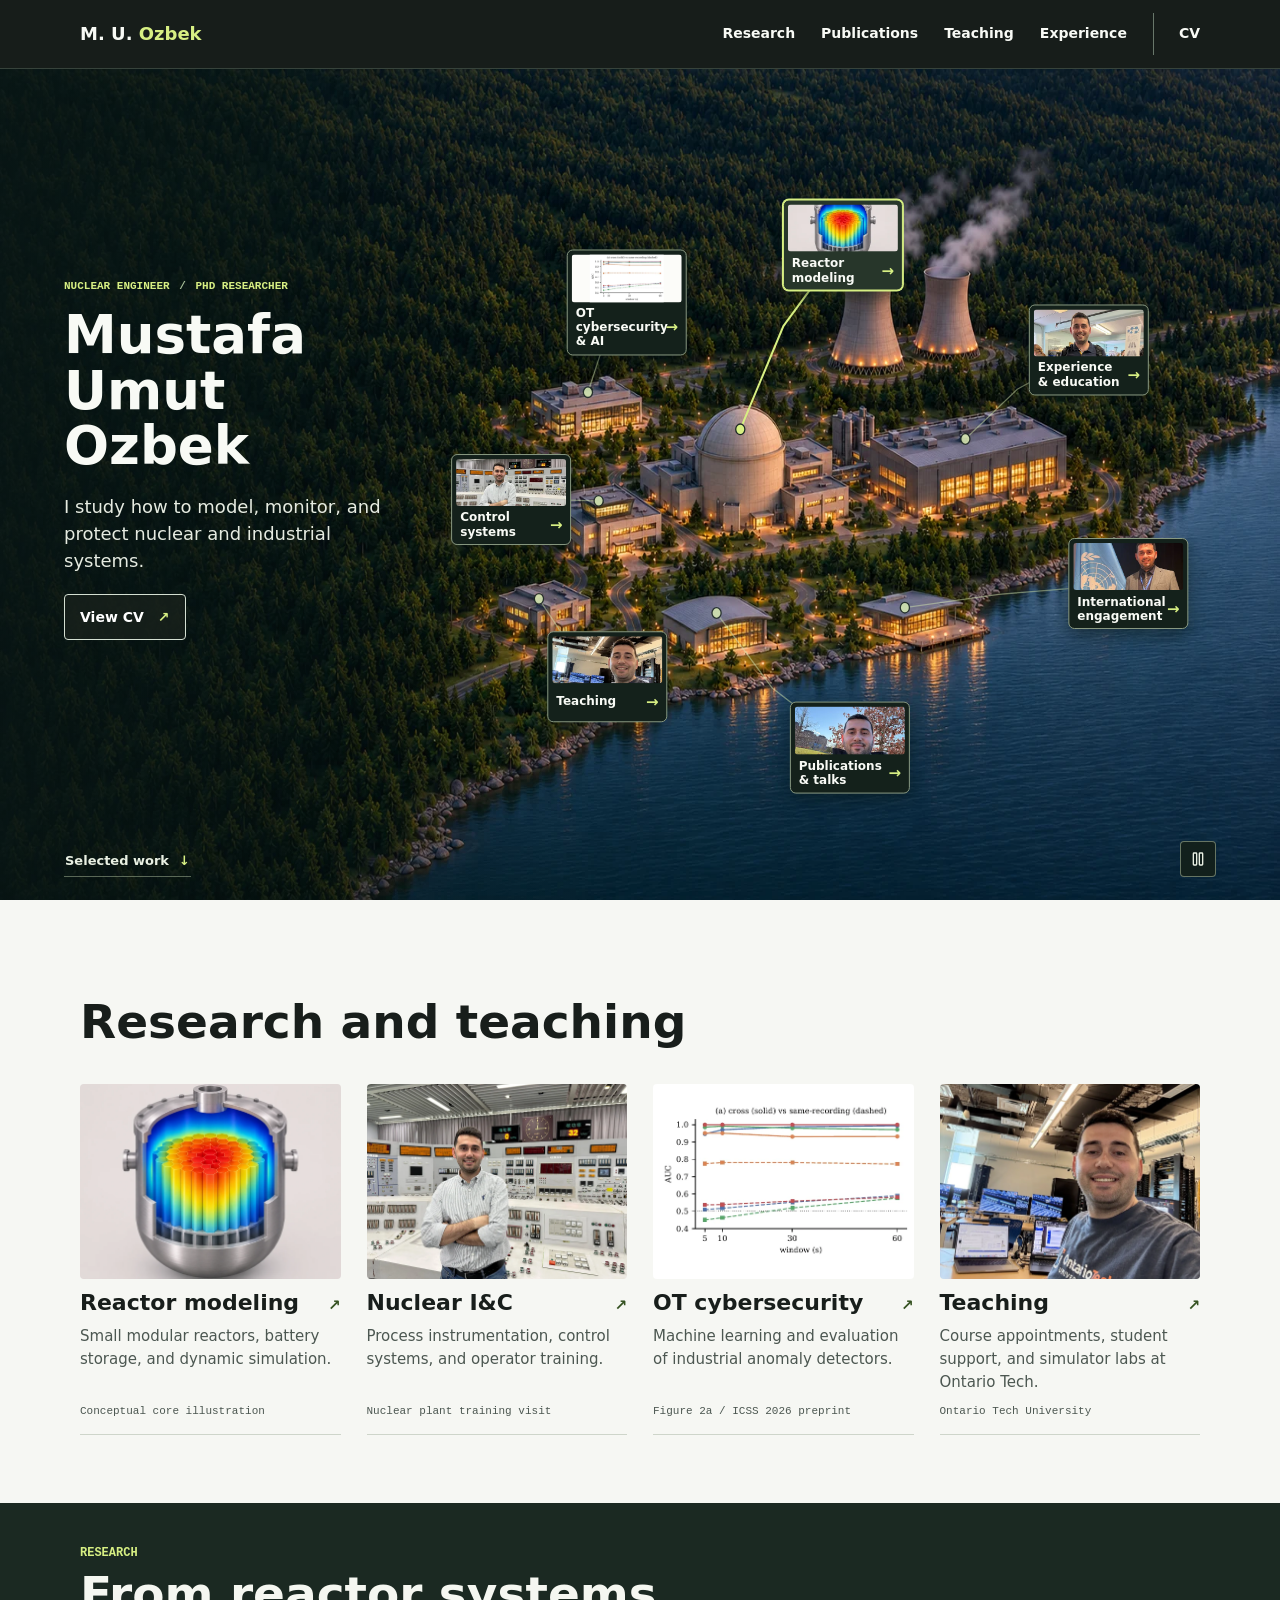
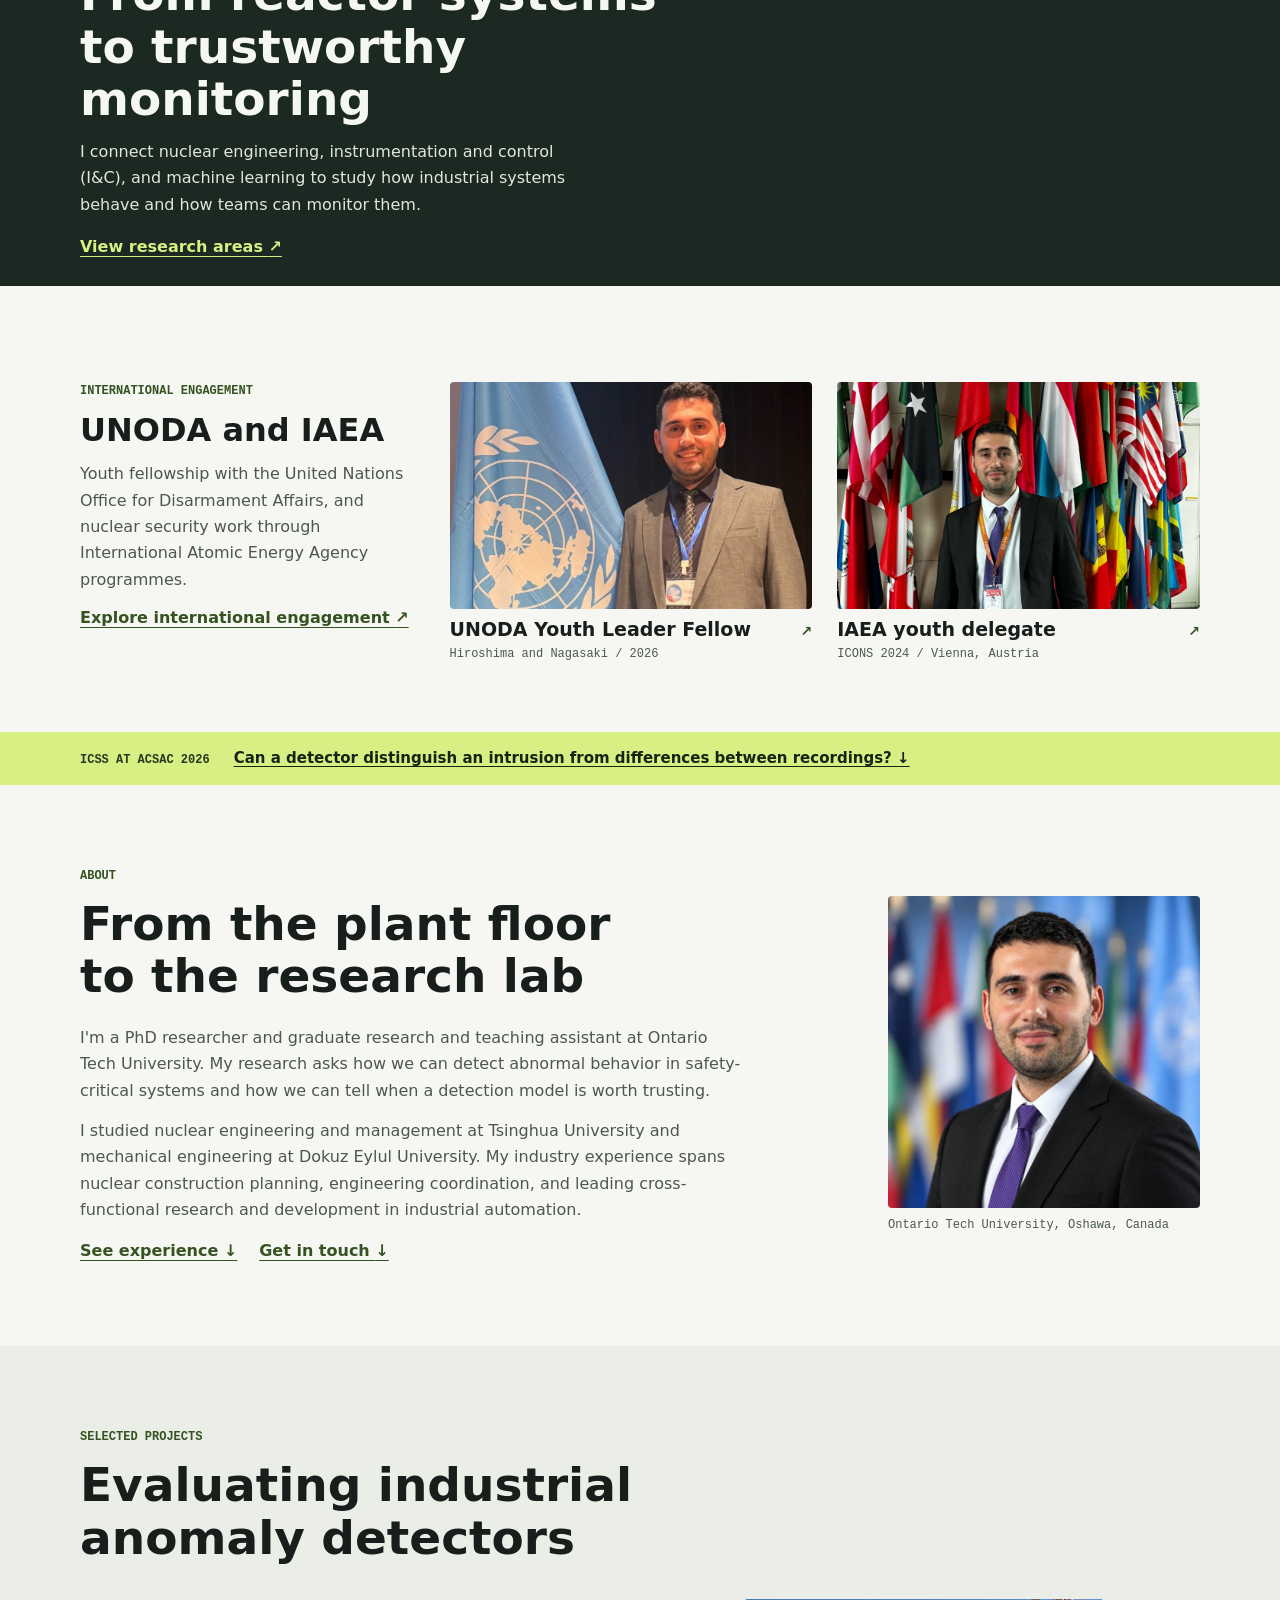
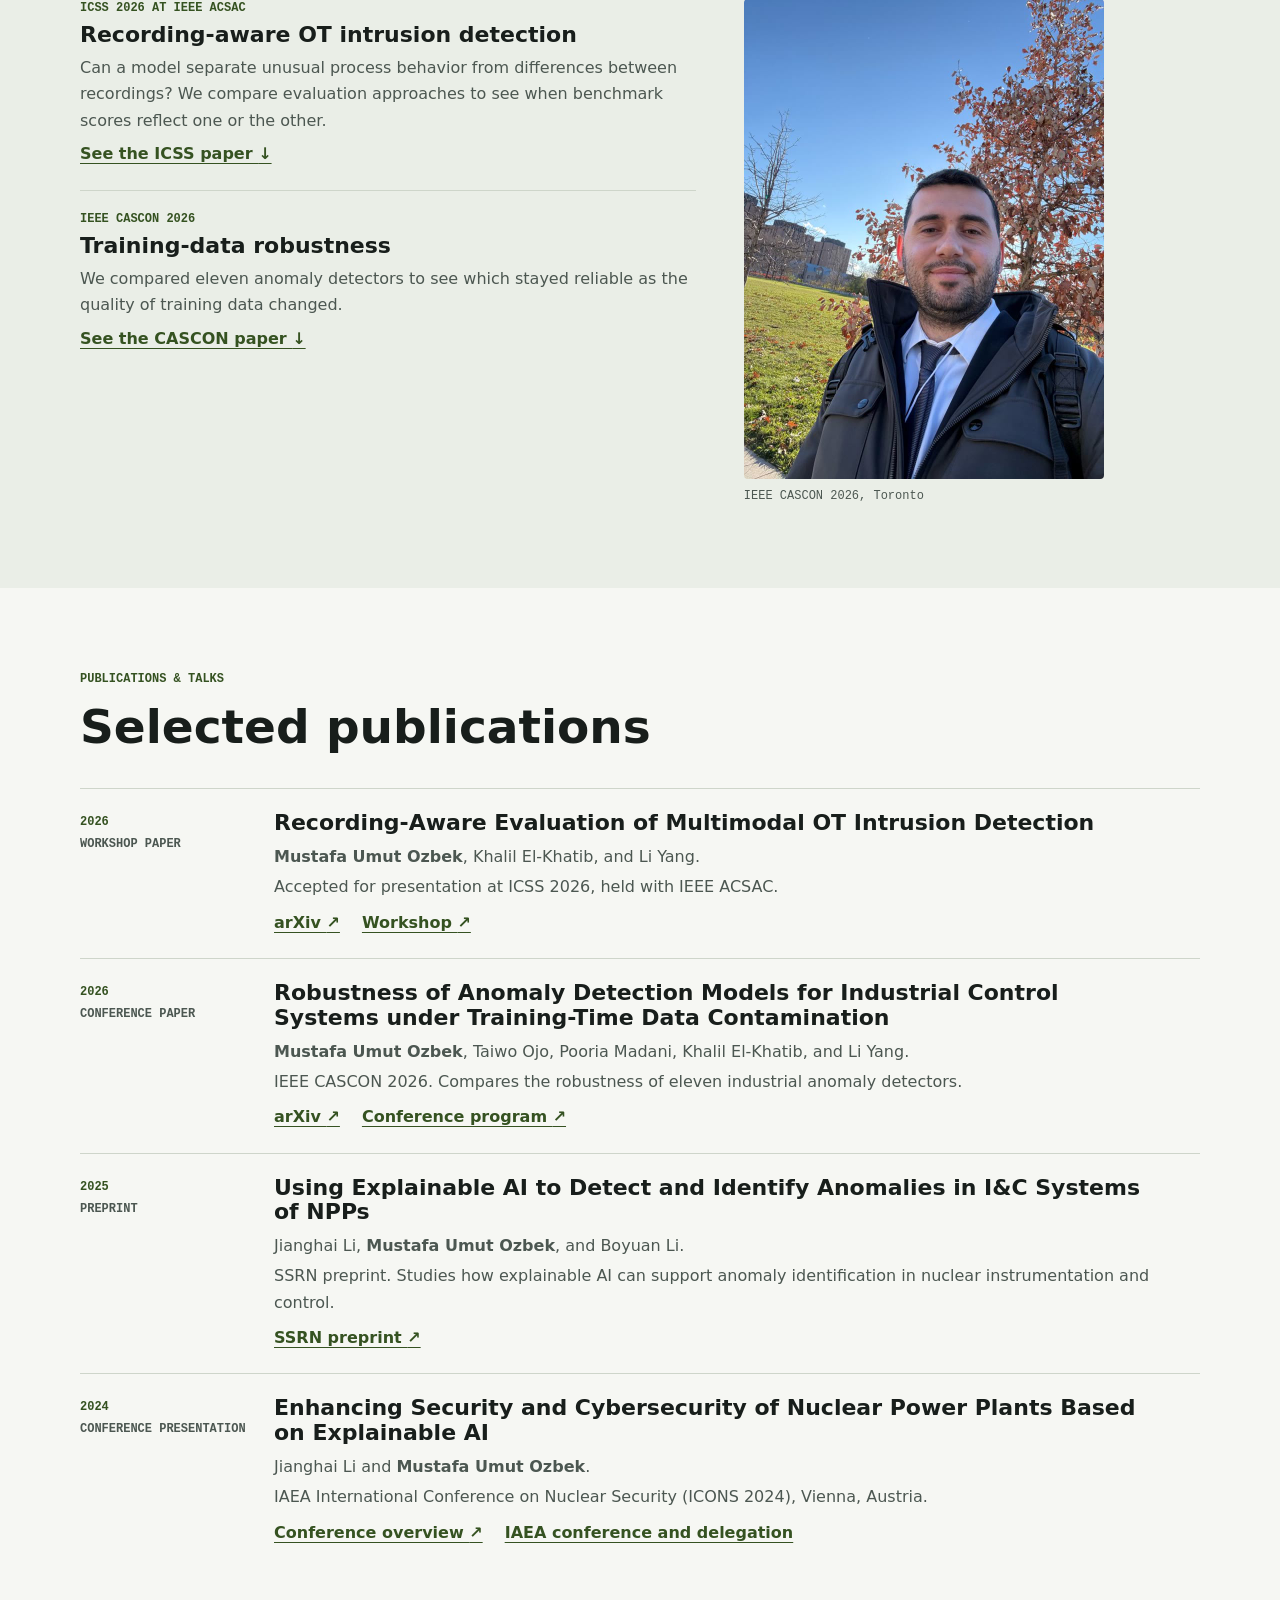
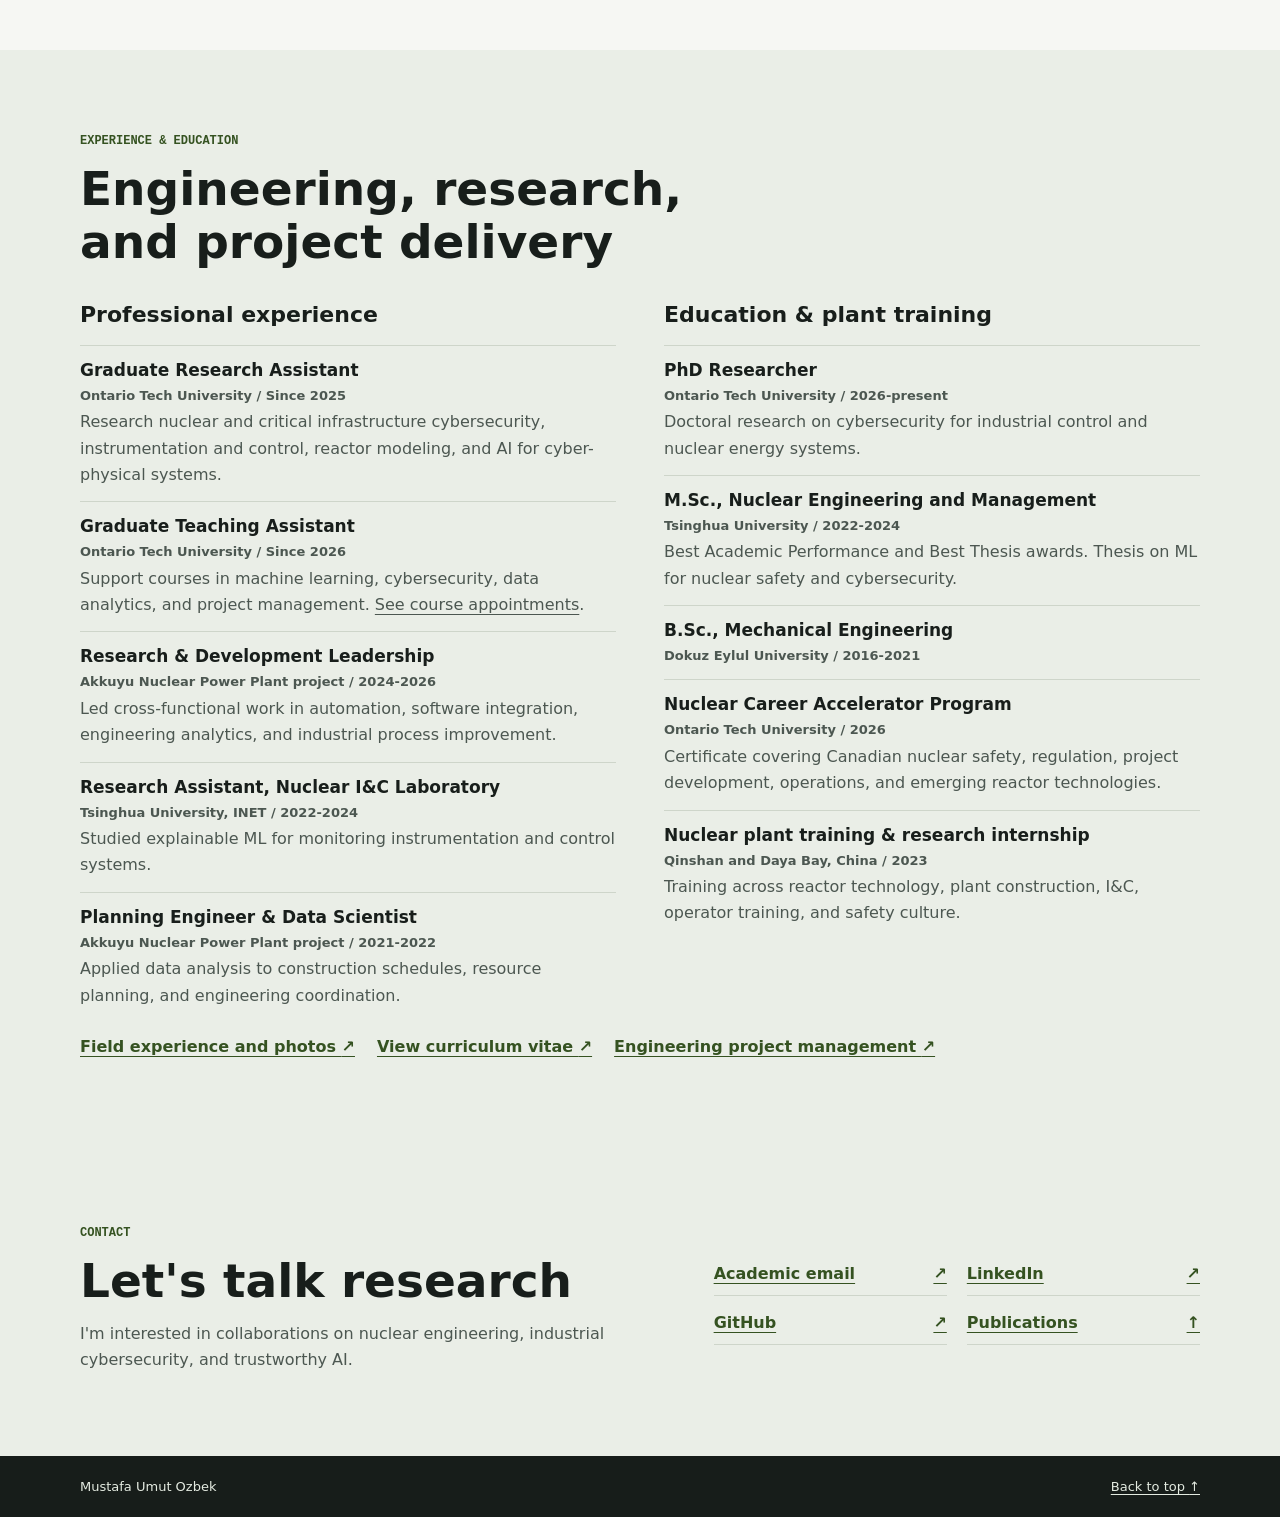
==== commit 0f5999fa: "Extend scroll handoffs through research and engagement" ====
--- a/index.html
+++ b/index.html
@@ -16,9 +16,9 @@
   <link rel="canonical" href="https://mumutozbek.github.io/">
   <link rel="icon" href="./assets/portrait.jpg?v=2" type="image/jpeg">
   <link rel="stylesheet" href="./styles.css?v=9">
-  <link rel="stylesheet" href="./campus-map.css?v=4">
+  <link rel="stylesheet" href="./campus-map.css?v=5">
   <script src="./campus-map.js?v=3" defer></script>
-  <script src="./research-story.js?v=4" defer></script>
+  <script src="./research-story.js?v=5" defer></script>
   <script type="application/ld+json">
   {
     "@context": "https://schema.org",
@@ -178,35 +178,37 @@
           </div>
         </div>
       </section>
+
+      <section id="research" class="research-lead campus-research chapter-arrival" aria-labelledby="research-heading">
+        <div class="wrap research-lead-inner">
+          <p class="eyebrow">Research</p>
+          <h2 id="research-heading">From reactor systems to trustworthy monitoring</h2>
+          <p>I connect nuclear engineering, instrumentation and control (I&amp;C), and machine learning to study how industrial systems behave and how teams can monitor them.</p>
+          <a href="./research.html">View research areas <span aria-hidden="true">&#8599;</span></a>
+        </div>
+      </section>
+
+      <section id="engagement" class="section engagement-chapter chapter-arrival map-destination" aria-labelledby="engagement-heading" tabindex="-1">
+        <div class="wrap engagement-spotlight">
+          <div class="engagement-intro">
+            <p class="eyebrow">International engagement</p>
+            <h2 id="engagement-heading">UNODA and IAEA</h2>
+            <p>Youth fellowship with the United Nations Office for Disarmament Affairs, and nuclear security work through International Atomic Energy Agency programmes.</p>
+            <p class="text-links"><a href="./international-engagement.html">Explore international engagement <span aria-hidden="true">&#8599;</span></a></p>
+          </div>
+          <a class="engagement-link" href="./international-engagement.html#unoda">
+            <img class="unoda-photo" src="./assets/unoda-youth-leader.webp" width="950" height="950" alt="Mustafa Umut Ozbek standing next to a United Nations flag during the UNODA Youth Leader Fund study visit" loading="lazy">
+            <h3>UNODA Youth Leader Fellow <span aria-hidden="true">&#8599;</span></h3>
+            <p>Hiroshima and Nagasaki / 2026</p>
+          </a>
+          <a class="engagement-link" href="./international-engagement.html#iaea">
+            <img class="iaea-photo" src="./assets/iaea-icons-2024.webp" width="950" height="1267" alt="Mustafa Umut Ozbek in front of national flags at IAEA headquarters during ICONS 2024" loading="lazy">
+            <h3>IAEA youth delegate <span aria-hidden="true">&#8599;</span></h3>
+            <p>ICONS 2024 / Vienna, Austria</p>
+          </a>
+        </div>
+      </section>
     </div>
-
-    <section id="research" class="research-lead campus-research" aria-labelledby="research-heading">
-      <div class="wrap research-lead-inner">
-        <p class="eyebrow">Research</p>
-        <h2 id="research-heading">From reactor systems to trustworthy monitoring</h2>
-        <p>I connect nuclear engineering, instrumentation and control (I&amp;C), and machine learning to study how industrial systems behave and how teams can monitor them.</p>
-        <a href="./research.html">View research areas <span aria-hidden="true">&#8599;</span></a>
-      </div>
-    </section>
-
-    <section id="engagement" class="section wrap engagement-spotlight map-destination" aria-labelledby="engagement-heading" tabindex="-1">
-      <div class="engagement-intro">
-        <p class="eyebrow">International engagement</p>
-        <h2 id="engagement-heading">UNODA and IAEA</h2>
-        <p>Youth fellowship with the United Nations Office for Disarmament Affairs, and nuclear security work through International Atomic Energy Agency programmes.</p>
-        <p class="text-links"><a href="./international-engagement.html">Explore international engagement <span aria-hidden="true">&#8599;</span></a></p>
-      </div>
-      <a class="engagement-link" href="./international-engagement.html#unoda">
-        <img class="unoda-photo" src="./assets/unoda-youth-leader.webp" width="950" height="950" alt="Mustafa Umut Ozbek standing next to a United Nations flag during the UNODA Youth Leader Fund study visit" loading="lazy">
-        <h3>UNODA Youth Leader Fellow <span aria-hidden="true">&#8599;</span></h3>
-        <p>Hiroshima and Nagasaki / 2026</p>
-      </a>
-      <a class="engagement-link" href="./international-engagement.html#iaea">
-        <img class="iaea-photo" src="./assets/iaea-icons-2024.webp" width="950" height="1267" alt="Mustafa Umut Ozbek in front of national flags at IAEA headquarters during ICONS 2024" loading="lazy">
-        <h3>IAEA youth delegate <span aria-hidden="true">&#8599;</span></h3>
-        <p>ICONS 2024 / Vienna, Austria</p>
-      </a>
-    </section>
 
     <aside class="update-band" aria-label="Featured publication">
       <div class="wrap update-inner">
--- a/campus-map.css
+++ b/campus-map.css
@@ -3,6 +3,18 @@
   position: relative;
   z-index: 1;
   background: var(--paper);
+}
+.campus-chapter .chapter-arrival {
+  position: relative;
+  background: var(--handoff-surface);
+}
+.campus-chapter .campus-research {
+  --handoff-surface: #1b2922;
+  z-index: 2;
+}
+.campus-chapter .engagement-chapter {
+  --handoff-surface: var(--paper);
+  z-index: 3;
 }
 
 @media (prefers-reduced-motion: no-preference) {
@@ -17,7 +29,30 @@
     content: "";
   }
   .campus-chapter.is-scroll-ready .academic-index > .wrap {
-    translate: 0 calc(14px * (1 - var(--chapter-progress, 0)));
+    translate: 0 calc(14px * (1 - var(--chapter-progress, 0)) - 16px * var(--handoff-out, 0));
+  }
+  .campus-chapter.is-scroll-ready .chapter-arrival::before {
+    position: absolute;
+    inset-inline: 0;
+    bottom: 100%;
+    height: clamp(24px, 5svh, 52px);
+    background: linear-gradient(to top, var(--handoff-surface), transparent);
+    opacity: var(--handoff-edge, 0);
+    pointer-events: none;
+    content: "";
+  }
+  .campus-chapter.is-scroll-ready .chapter-arrival > .wrap {
+    translate: 0 calc(14px * (1 - var(--handoff-in, 1)) - 16px * var(--handoff-out, 0));
+  }
+}
+
+@media (min-width: 971px) and (min-height: 560px) and (prefers-reduced-motion: no-preference) {
+  .campus-chapter.is-scroll-ready :is(.academic-index, .campus-research) {
+    position: sticky;
+    top: var(--handoff-hold, auto);
+  }
+  .campus-chapter.is-scroll-ready :is(.academic-index, .campus-research) > .wrap {
+    opacity: calc(1 - .42 * var(--handoff-out, 0));
   }
 }
 
@@ -186,7 +221,7 @@
   pointer-events: auto;
 }
 .campus-pin:hover { background: #d7ef8329; }
-.campus-research.research-lead { min-height: 0; padding-block: 27px 40px; background: #1b2922; }
+.campus-research.research-lead { min-height: 0; padding-block: 27px 40px; background: var(--handoff-surface); }
 .campus-research .research-lead-inner { position: static; }
 .campus-research .eyebrow { margin-bottom: 6px; }
 .academic-links .map-destination:target { border-bottom-color: var(--link); }
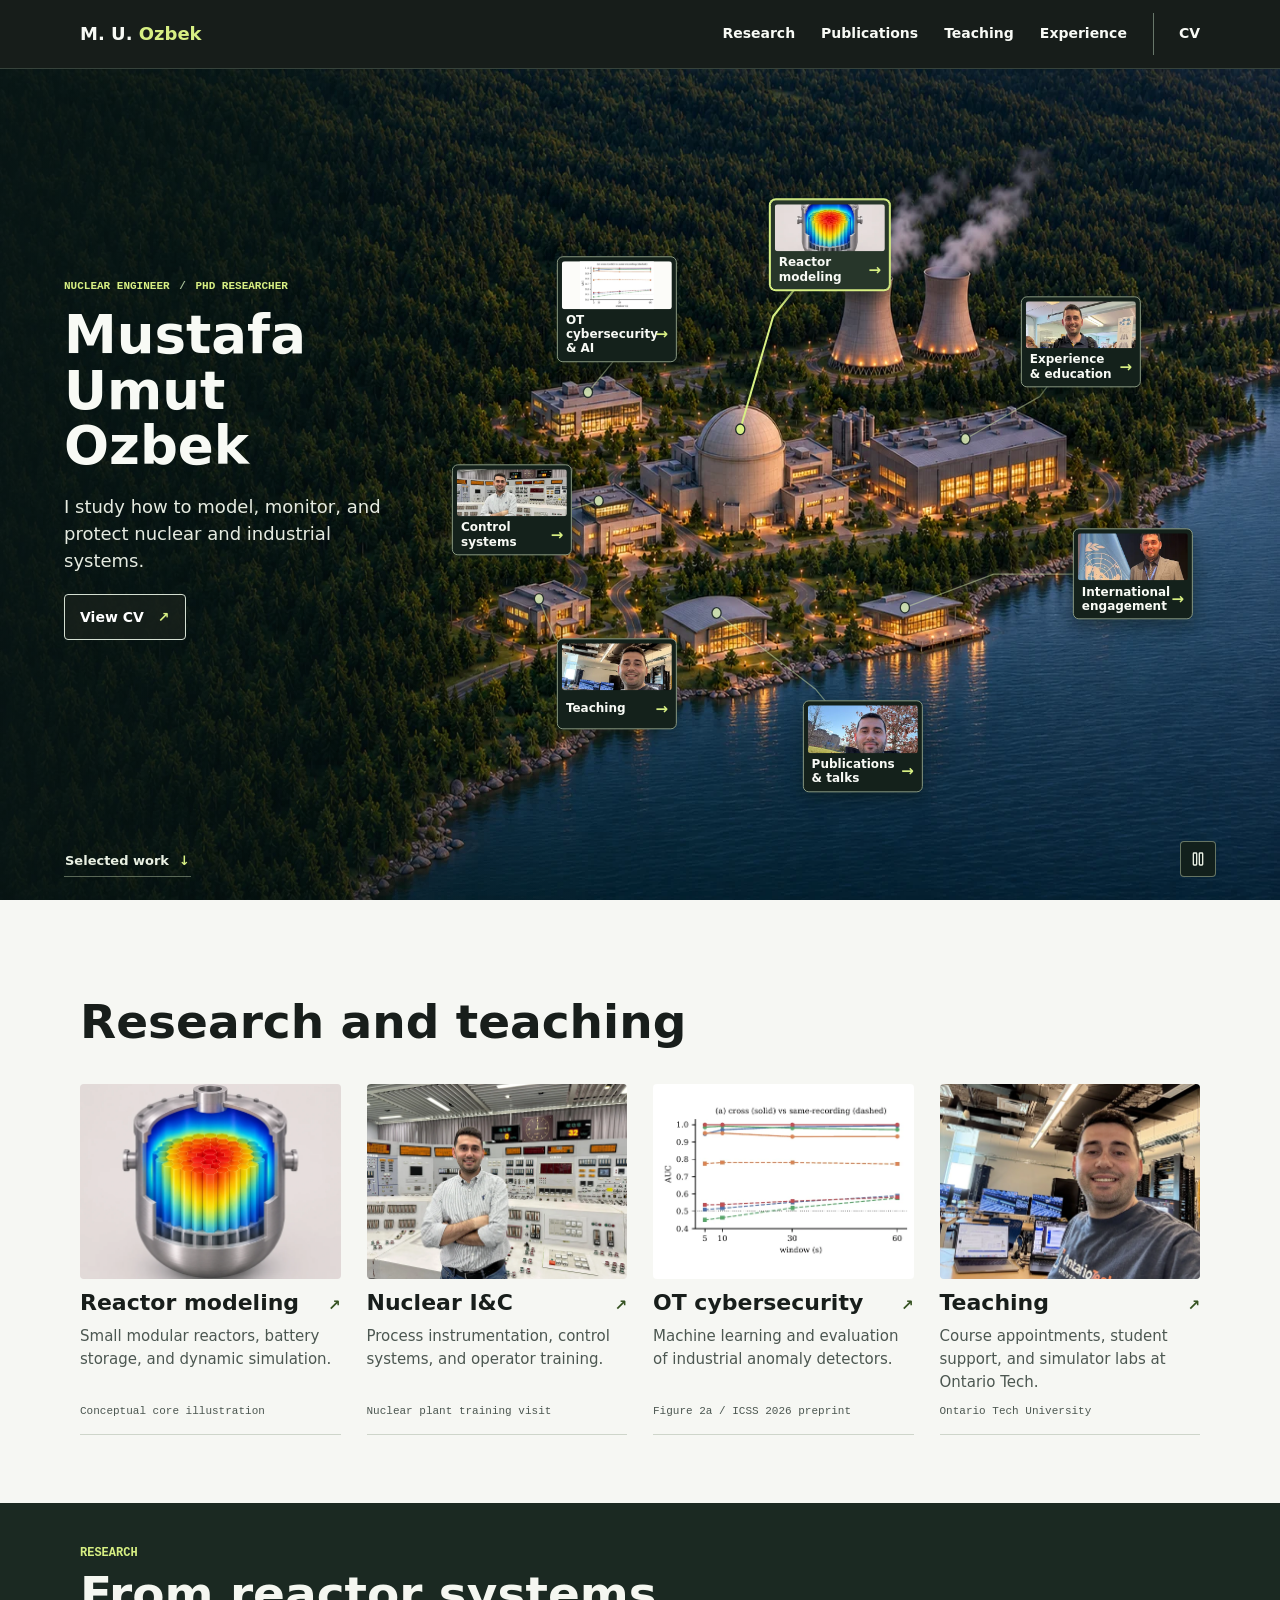
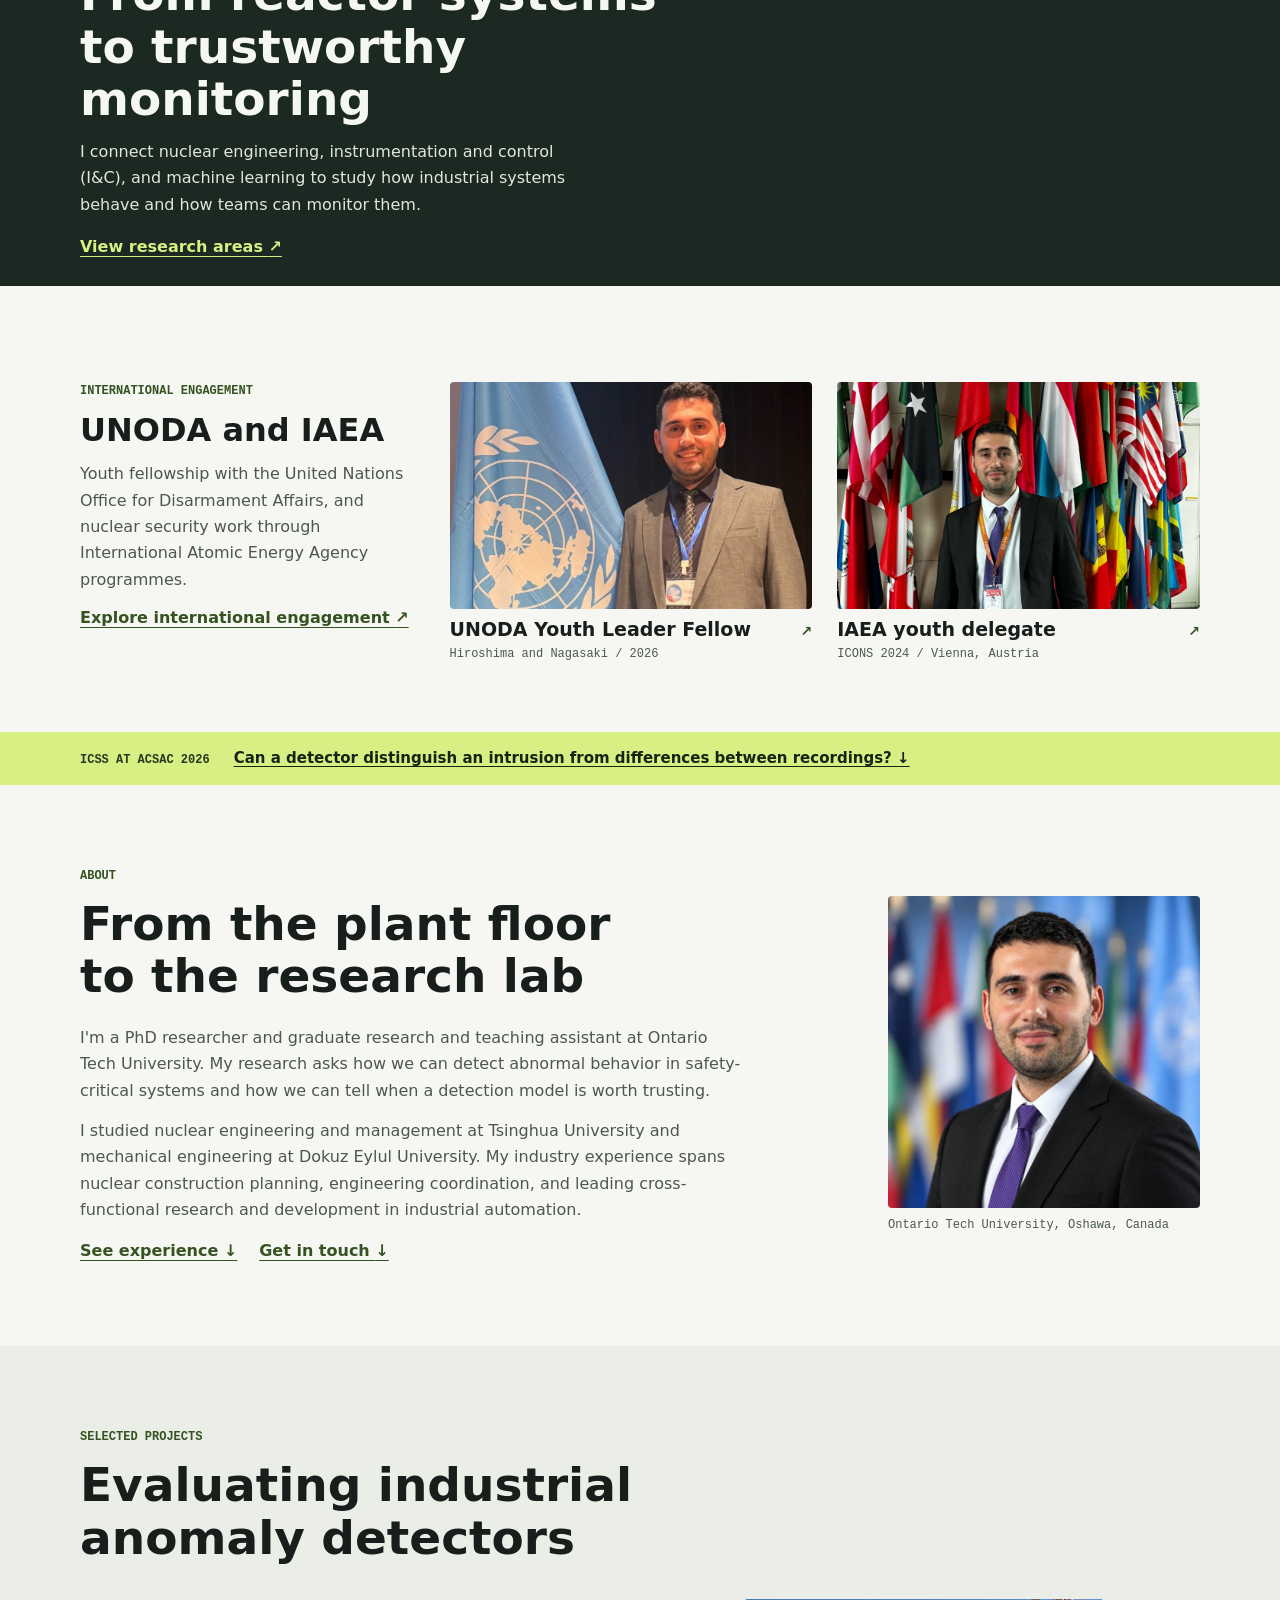
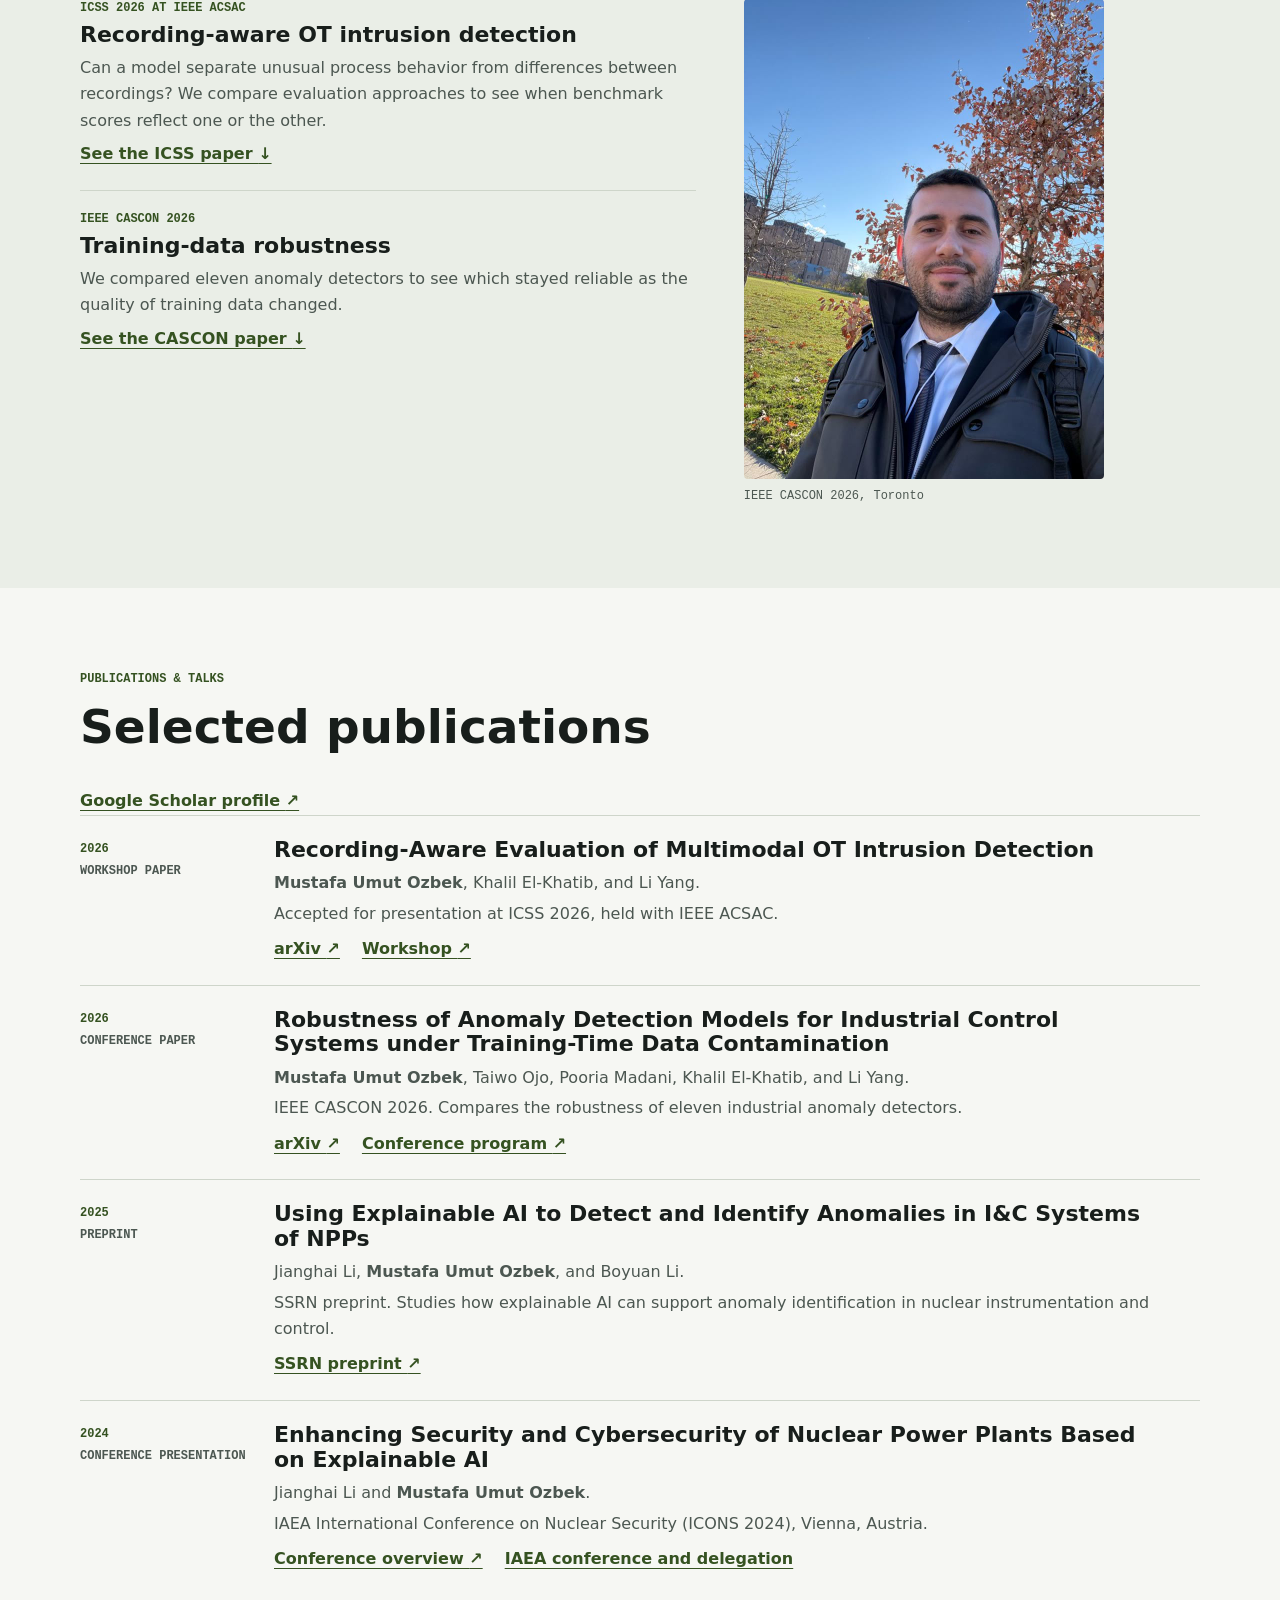
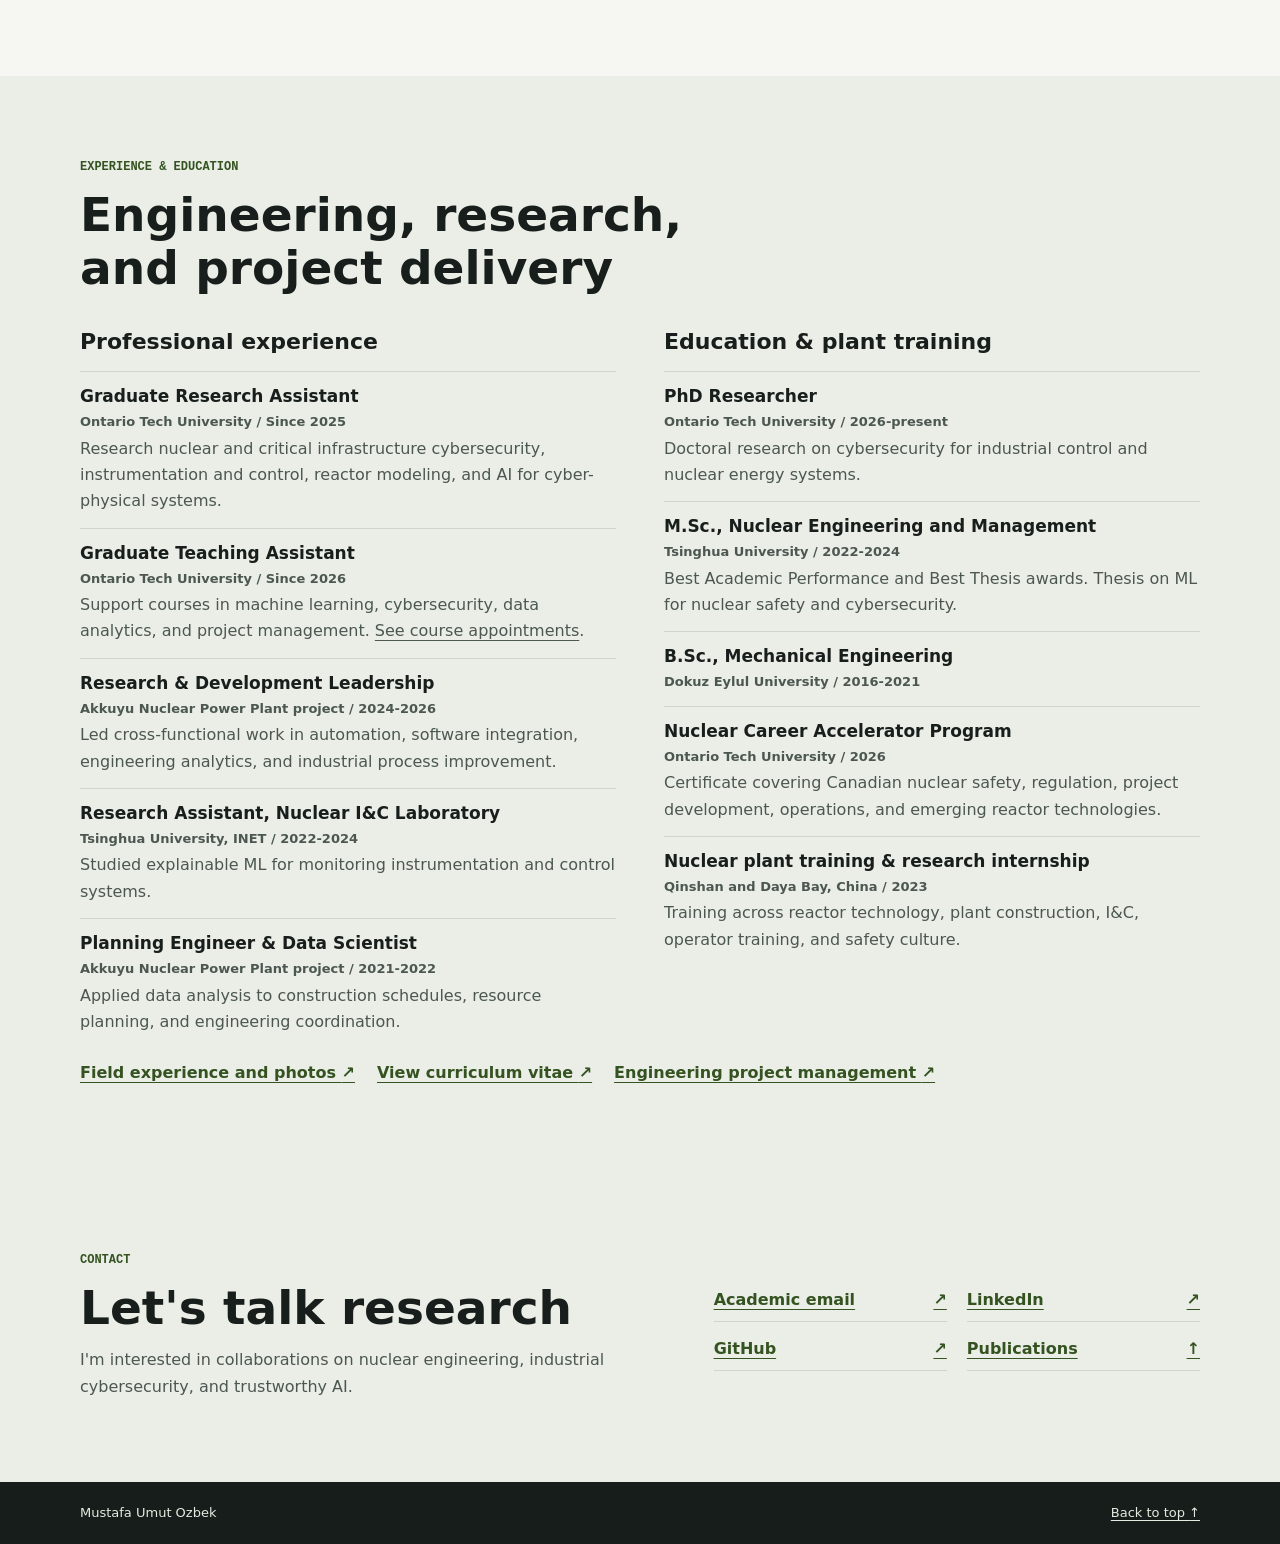
==== commit 846ff583: "Connect portfolio publications to verified Scholar profile" ====
--- a/index.html
+++ b/index.html
@@ -4,7 +4,7 @@
   <meta charset="utf-8">
   <meta name="viewport" content="width=device-width, initial-scale=1">
   <title>Mustafa Umut Ozbek | Nuclear Engineering &amp; OT Cybersecurity</title>
-  <meta name="description" content="Mustafa Umut Ozbek, nuclear engineer and PhD researcher at Ontario Tech University. Reactor simulation, nuclear I&amp;C, AI/ML for OT cybersecurity, and UNODA and IAEA engagement.">
+  <meta name="description" content="Mustafa Umut Ozbek, nuclear engineer and PhD researcher at Ontario Tech University. Reactor simulation, OT cybersecurity research, publications, and teaching.">
   <meta name="theme-color" content="#171d1a">
   <meta property="og:type" content="profile">
   <meta property="og:title" content="Mustafa Umut Ozbek | Nuclear Engineering &amp; OT Cybersecurity">
@@ -35,7 +35,12 @@
       "url": "https://mumutozbek.github.io/",
       "image": "https://mumutozbek.github.io/assets/portrait.jpg?v=2",
       "affiliation": {"@type": "CollegeOrUniversity", "name": "Ontario Tech University"},
-      "sameAs": ["https://github.com/mumutozbek", "https://www.linkedin.com/in/mustafaumutozbek/", "https://conf.researchr.org/profile/cascon-2026/mustafaumutozbek"],
+      "sameAs": [
+        "https://scholar.google.com/citations?user=WecdRrsAAAAJ",
+        "https://github.com/mumutozbek",
+        "https://www.linkedin.com/in/mustafaumutozbek/",
+        "https://conf.researchr.org/profile/cascon-2026/mustafaumutozbek"
+      ],
       "knowsAbout": ["Nuclear engineering", "Reactor modeling and simulation", "Nuclear instrumentation and control (I&C)", "Operational technology cybersecurity", "Machine learning", "Engineering project management"]
     }
   }
@@ -261,6 +266,7 @@
     <section id="publications" class="section wrap map-destination" aria-labelledby="publications-heading" tabindex="-1">
       <p class="eyebrow">Publications &amp; talks</p>
       <h2 id="publications-heading">Selected publications</h2>
+      <p class="text-links"><a href="https://scholar.google.com/citations?user=WecdRrsAAAAJ">Google Scholar profile <span aria-hidden="true">&#8599;</span></a></p>
       <ol class="publication-list">
         <li id="icss">
           <p class="eyebrow">2026 <span>Workshop paper</span></p>
